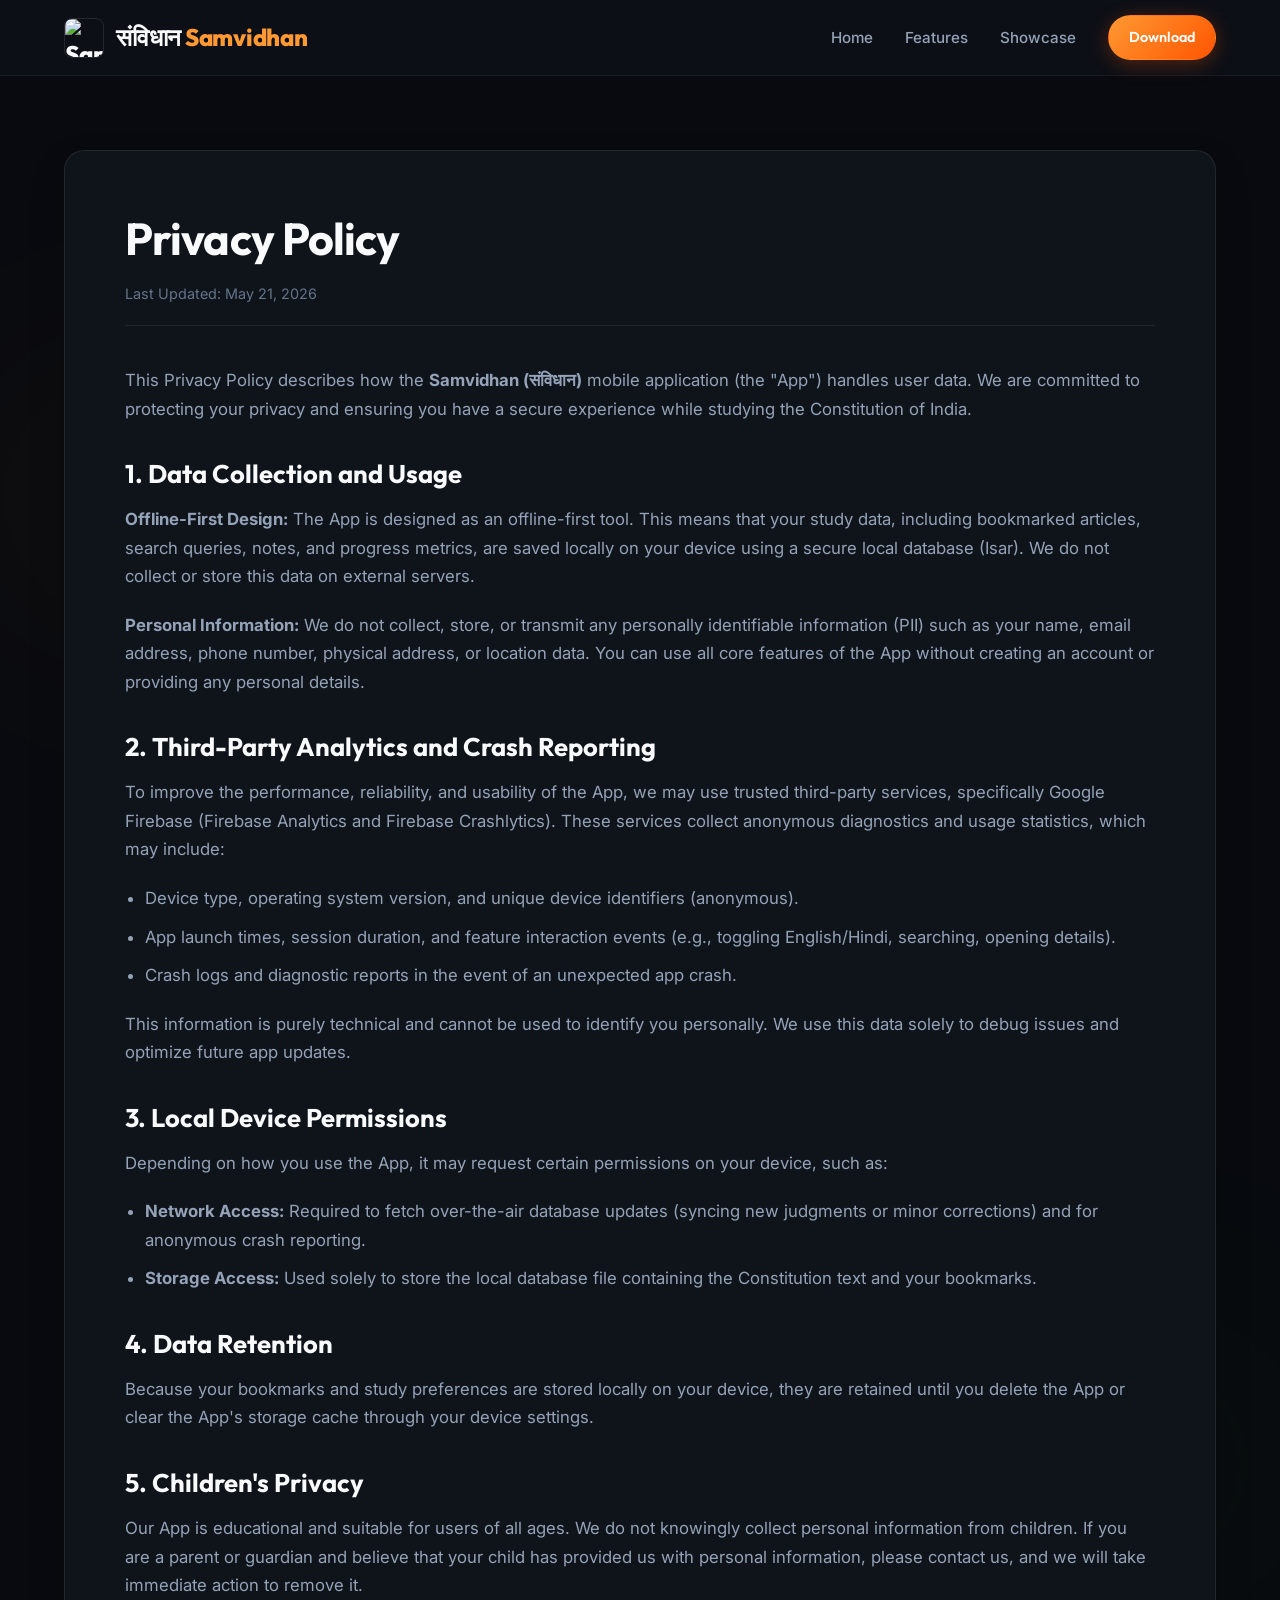
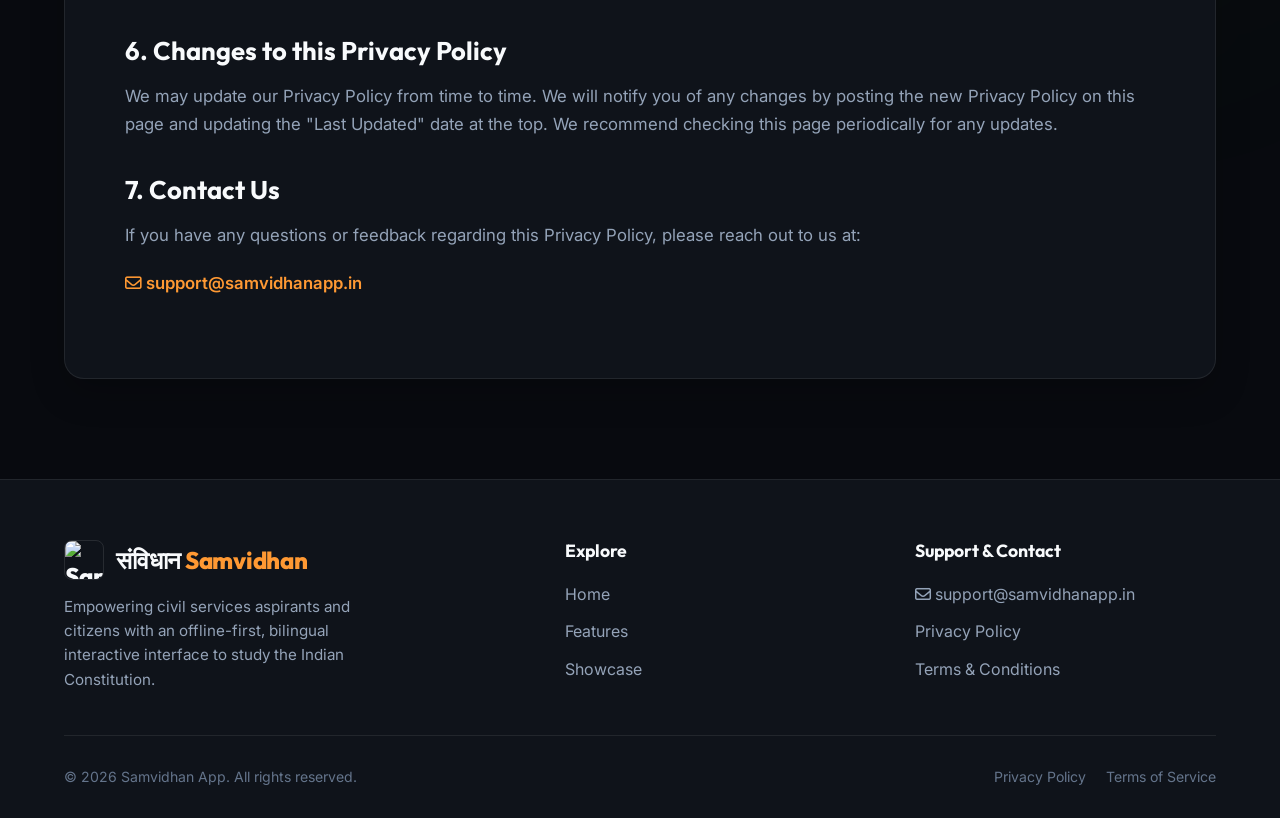
==== privacy.html @ 42ec92f2 "Add files via upload" ====
<!DOCTYPE html>
<html lang="en">
<head>
  <meta charset="UTF-8">
  <meta name="viewport" content="width=device-width, initial-scale=1.0">
  <title>Privacy Policy - Samvidhan App</title>
  <link rel="icon" type="image/png" href="assets/app_logo.png">
  <link rel="stylesheet" href="style.css">
  <link rel="stylesheet" href="https://cdnjs.cloudflare.com/ajax/libs/font-awesome/6.4.0/css/all.min.css">
</head>
<body>

  <!-- Header -->
  <header class="header">
    <div class="container">
      <a href="index.html" class="logo">
        <img src="assets/app_logo.png" alt="Samvidhan Logo">
        <span>संविधान <span class="highlight">Samvidhan</span></span>
      </a>
      <nav>
        <ul class="nav-menu">
          <li><a href="index.html#home" class="nav-link">Home</a></li>
          <li><a href="index.html#features" class="nav-link">Features</a></li>
          <li><a href="index.html#showcase" class="nav-link">Showcase</a></li>
          <li><a href="index.html#download" class="btn btn-primary" style="padding: 10px 20px; font-size: 0.9rem;">Download</a></li>
        </ul>
      </nav>
    </div>
  </header>

  <!-- Privacy Policy Content -->
  <main class="container legal-page">
    <div class="legal-card">
      <h1>Privacy Policy</h1>
      <div class="legal-meta">Last Updated: May 21, 2026</div>
      
      <div class="legal-content">
        <p>This Privacy Policy describes how the <strong>Samvidhan (संविधान)</strong> mobile application (the "App") handles user data. We are committed to protecting your privacy and ensuring you have a secure experience while studying the Constitution of India.</p>

        <h2>1. Data Collection and Usage</h2>
        <p><strong>Offline-First Design:</strong> The App is designed as an offline-first tool. This means that your study data, including bookmarked articles, search queries, notes, and progress metrics, are saved locally on your device using a secure local database (Isar). We do not collect or store this data on external servers.</p>
        <p><strong>Personal Information:</strong> We do not collect, store, or transmit any personally identifiable information (PII) such as your name, email address, phone number, physical address, or location data. You can use all core features of the App without creating an account or providing any personal details.</p>

        <h2>2. Third-Party Analytics and Crash Reporting</h2>
        <p>To improve the performance, reliability, and usability of the App, we may use trusted third-party services, specifically Google Firebase (Firebase Analytics and Firebase Crashlytics). These services collect anonymous diagnostics and usage statistics, which may include:</p>
        <ul>
          <li>Device type, operating system version, and unique device identifiers (anonymous).</li>
          <li>App launch times, session duration, and feature interaction events (e.g., toggling English/Hindi, searching, opening details).</li>
          <li>Crash logs and diagnostic reports in the event of an unexpected app crash.</li>
        </ul>
        <p>This information is purely technical and cannot be used to identify you personally. We use this data solely to debug issues and optimize future app updates.</p>

        <h2>3. Local Device Permissions</h2>
        <p>Depending on how you use the App, it may request certain permissions on your device, such as:</p>
        <ul>
          <li><strong>Network Access:</strong> Required to fetch over-the-air database updates (syncing new judgments or minor corrections) and for anonymous crash reporting.</li>
          <li><strong>Storage Access:</strong> Used solely to store the local database file containing the Constitution text and your bookmarks.</li>
        </ul>

        <h2>4. Data Retention</h2>
        <p>Because your bookmarks and study preferences are stored locally on your device, they are retained until you delete the App or clear the App's storage cache through your device settings.</p>

        <h2>5. Children's Privacy</h2>
        <p>Our App is educational and suitable for users of all ages. We do not knowingly collect personal information from children. If you are a parent or guardian and believe that your child has provided us with personal information, please contact us, and we will take immediate action to remove it.</p>

        <h2>6. Changes to this Privacy Policy</h2>
        <p>We may update our Privacy Policy from time to time. We will notify you of any changes by posting the new Privacy Policy on this page and updating the "Last Updated" date at the top. We recommend checking this page periodically for any updates.</p>

        <h2>7. Contact Us</h2>
        <p>If you have any questions or feedback regarding this Privacy Policy, please reach out to us at:</p>
        <p>
          <a href="mailto:support@samvidhanapp.in" style="color: var(--saffron); font-weight: 600;">
            <i class="fa-regular fa-envelope"></i> support@samvidhanapp.in
          </a>
        </p>
      </div>
    </div>
  </main>

  <!-- Footer -->
  <footer class="footer">
    <div class="container">
      <div class="footer-grid">
        <div class="footer-brand">
          <a href="index.html" class="logo">
            <img src="assets/app_logo.png" alt="Samvidhan Logo">
            <span>संविधान <span class="highlight">Samvidhan</span></span>
          </a>
          <p>Empowering civil services aspirants and citizens with an offline-first, bilingual interactive interface to study the Indian Constitution.</p>
        </div>
        <div class="footer-links">
          <h4>Explore</h4>
          <ul>
            <li><a href="index.html#home">Home</a></li>
            <li><a href="index.html#features">Features</a></li>
            <li><a href="index.html#showcase">Showcase</a></li>
          </ul>
        </div>
        <div class="footer-links">
          <h4>Support & Contact</h4>
          <ul>
            <li><a href="mailto:support@samvidhanapp.in"><i class="fa-regular fa-envelope"></i> support@samvidhanapp.in</a></li>
            <li><a href="privacy.html">Privacy Policy</a></li>
            <li><a href="terms.html">Terms & Conditions</a></li>
          </ul>
        </div>
      </div>
      <div class="footer-bottom">
        <p>&copy; 2026 Samvidhan App. All rights reserved.</p>
        <div class="footer-bottom-links">
          <a href="privacy.html">Privacy Policy</a>
          <a href="terms.html">Terms of Service</a>
        </div>
      </div>
    </div>
  </footer>

</body>
</html>
---- style.css ----
/* ==========================================================================
   Samvidhan App - Premium Design System & Styling
   ========================================================================== */

/* Font Imports */
@import url('https://fonts.googleapis.com/css2?family=Inter:wght@300;400;500;600;700&family=Outfit:wght@400;500;600;700;800&display=swap');

/* CSS Variables */
:root {
  --font-heading: 'Outfit', sans-serif;
  --font-body: 'Inter', sans-serif;

  /* Premium Color Palette */
  --bg-primary: #080a0f;
  --bg-secondary: #0f131a;
  --bg-tertiary: #171d26;
  
  --text-primary: #f8fafc;
  --text-secondary: #94a3b8;
  --text-muted: #64748b;
  
  /* Indian Tricolor & Chakra Theme - Tailored for Dark Mode */
  --saffron: #ff9933;
  --saffron-hover: #e07b16;
  --saffron-glow: rgba(255, 153, 51, 0.15);
  
  --green: #128807;
  --green-hover: #0d6b05;
  --green-glow: rgba(18, 136, 7, 0.15);
  
  --navy: #0a2540;
  --chakra-blue: #000080;
  --accent-blue: #3b82f6;
  --accent-glow: rgba(59, 130, 246, 0.2);
  
  --border-color: rgba(255, 255, 255, 0.08);
  --glass-bg: rgba(15, 19, 26, 0.7);
  --glass-border: rgba(255, 255, 255, 0.05);
  
  --container-width: 1200px;
  --transition-smooth: all 0.3s cubic-bezier(0.4, 0, 0.2, 1);
}

/* Reset & Base Styles */
*, *::before, *::after {
  box-sizing: border-box;
  margin: 0;
  padding: 0;
}

html {
  scroll-behavior: smooth;
  font-size: 16px;
}

body {
  background-color: var(--bg-primary);
  color: var(--text-primary);
  font-family: var(--font-body);
  line-height: 1.6;
  overflow-x: hidden;
  position: relative;
}

/* Background Glow Effects */
body::before, body::after {
  content: '';
  position: absolute;
  width: 40vw;
  height: 40vw;
  border-radius: 50%;
  pointer-events: none;
  z-index: -1;
  filter: blur(120px);
  opacity: 0.4;
}

body::before {
  top: 10%;
  left: -10%;
  background: radial-gradient(circle, var(--saffron-glow) 0%, transparent 70%);
}

body::after {
  top: 50%;
  right: -10%;
  background: radial-gradient(circle, var(--green-glow) 0%, transparent 70%);
}

/* Typography */
h1, h2, h3, h4, h5, h6 {
  font-family: var(--font-heading);
  font-weight: 700;
  line-height: 1.25;
  color: var(--text-primary);
}

a {
  color: inherit;
  text-decoration: none;
  transition: var(--transition-smooth);
}

/* Layout Utilities */
.container {
  width: 90%;
  max-width: var(--container-width);
  margin: 0 auto;
  position: relative;
}

.section {
  padding: 100px 0;
}

.section-header {
  text-align: center;
  margin-bottom: 60px;
}

.section-header h2 {
  font-size: 2.5rem;
  margin-bottom: 15px;
  letter-spacing: -0.02em;
}

.section-header p {
  color: var(--text-secondary);
  font-size: 1.1rem;
  max-width: 600px;
  margin: 0 auto;
}

/* Buttons & Badges */
.btn {
  display: inline-flex;
  align-items: center;
  justify-content: center;
  padding: 14px 28px;
  border-radius: 50px;
  font-family: var(--font-heading);
  font-weight: 600;
  font-size: 1rem;
  cursor: pointer;
  transition: var(--transition-smooth);
  border: 1px solid transparent;
}

.btn-primary {
  background: linear-gradient(135deg, var(--saffron), #ff5500);
  color: #fff;
  box-shadow: 0 4px 20px rgba(255, 85, 0, 0.3);
}

.btn-primary:hover {
  transform: translateY(-2px);
  box-shadow: 0 6px 24px rgba(255, 85, 0, 0.45);
}

.btn-secondary {
  background-color: transparent;
  color: var(--text-primary);
  border: 1px solid var(--border-color);
}

.btn-secondary:hover {
  background-color: var(--bg-tertiary);
  border-color: var(--text-secondary);
}

.store-buttons {
  display: flex;
  gap: 15px;
  flex-wrap: wrap;
  margin-top: 30px;
}

.store-btn {
  display: inline-flex;
  align-items: center;
  background-color: #000;
  border: 1px solid #333;
  padding: 10px 22px;
  border-radius: 8px;
  color: #fff;
  transition: var(--transition-smooth);
}

.store-btn:hover {
  border-color: var(--saffron);
  transform: translateY(-2px);
  box-shadow: 0 4px 15px rgba(255, 153, 51, 0.15);
}

.store-btn svg {
  width: 24px;
  height: 24px;
  margin-right: 12px;
}

.store-btn .btn-text {
  display: flex;
  flex-direction: column;
  align-items: flex-start;
  line-height: 1.2;
}

.store-btn .small-text {
  font-size: 0.65rem;
  text-transform: uppercase;
  letter-spacing: 0.05em;
  opacity: 0.7;
}

.store-btn .large-text {
  font-size: 1.05rem;
  font-weight: 700;
  font-family: var(--font-heading);
}

/* Header & Navigation */
.header {
  position: fixed;
  top: 0;
  left: 0;
  right: 0;
  z-index: 1000;
  background-color: var(--glass-bg);
  backdrop-filter: blur(12px);
  -webkit-backdrop-filter: blur(12px);
  border-bottom: 1px solid var(--glass-border);
  padding: 15px 0;
  transition: var(--transition-smooth);
}

.header-scrolled {
  padding: 10px 0;
  box-shadow: 0 10px 30px rgba(0, 0, 0, 0.3);
}

.header .container {
  display: flex;
  justify-content: space-between;
  align-items: center;
}

.logo {
  display: flex;
  align-items: center;
  gap: 12px;
  font-family: var(--font-heading);
  font-size: 1.5rem;
  font-weight: 800;
  letter-spacing: -0.01em;
}

.logo img {
  width: 40px;
  height: 40px;
  border-radius: 8px;
  object-fit: cover;
  border: 1px solid rgba(255, 255, 255, 0.1);
}

.logo .highlight {
  color: var(--saffron);
}

.nav-menu {
  display: flex;
  align-items: center;
  list-style: none;
  gap: 32px;
}

.nav-link {
  font-size: 0.95rem;
  font-weight: 500;
  color: var(--text-secondary);
}

.nav-link:hover {
  color: var(--saffron);
}

.nav-toggle {
  display: none;
  flex-direction: column;
  gap: 6px;
  background: none;
  border: none;
  cursor: pointer;
}

.nav-toggle span {
  width: 25px;
  height: 2px;
  background-color: var(--text-primary);
  border-radius: 2px;
  transition: var(--transition-smooth);
}

/* Hero Section */
.hero {
  padding: 180px 0 100px 0;
  position: relative;
  overflow: hidden;
}

.hero-grid {
  display: grid;
  grid-template-columns: 1.1fr 0.9fr;
  gap: 50px;
  align-items: center;
}

.hero-content h1 {
  font-size: 3.5rem;
  line-height: 1.15;
  margin-bottom: 24px;
  letter-spacing: -0.03em;
  background: linear-gradient(135deg, var(--text-primary) 40%, var(--text-secondary));
  -webkit-background-clip: text;
  -webkit-text-fill-color: transparent;
}

.hero-content h1 span {
  background: linear-gradient(135deg, var(--saffron), #ff5500);
  -webkit-background-clip: text;
  -webkit-text-fill-color: transparent;
  display: block;
}

.hero-content p {
  color: var(--text-secondary);
  font-size: 1.2rem;
  line-height: 1.6;
  margin-bottom: 30px;
  max-width: 550px;
}

.hero-badge {
  display: inline-flex;
  align-items: center;
  gap: 8px;
  background-color: var(--bg-secondary);
  border: 1px solid var(--border-color);
  padding: 8px 16px;
  border-radius: 30px;
  font-size: 0.85rem;
  font-weight: 600;
  color: var(--saffron);
  margin-bottom: 20px;
}

.hero-badge .dot {
  width: 8px;
  height: 8px;
  background-color: var(--saffron);
  border-radius: 50%;
  animation: pulse-glow 2s infinite;
}

.hero-visual {
  display: flex;
  justify-content: center;
  position: relative;
}

.hero-circle-bg {
  position: absolute;
  width: 450px;
  height: 450px;
  border-radius: 50%;
  border: 1px dashed rgba(255, 153, 51, 0.15);
  top: 50%;
  left: 50%;
  transform: translate(-50%, -50%);
  animation: spin 60s linear infinite;
  pointer-events: none;
  z-index: 1;
}

.hero-circle-bg::after {
  content: '';
  position: absolute;
  width: 350px;
  height: 350px;
  border-radius: 50%;
  border: 1px solid rgba(18, 136, 7, 0.1);
  top: 50%;
  left: 50%;
  transform: translate(-50%, -50%);
}

.hero-phone-mockup {
  position: relative;
  z-index: 2;
  width: 280px;
  filter: drop-shadow(0 25px 50px rgba(0, 0, 0, 0.5));
  animation: float 6s ease-in-out infinite;
}

.hero-phone-mockup img {
  width: 100%;
  border-radius: 38px;
  display: block;
}

/* Features Section */
.features-grid {
  display: grid;
  grid-template-columns: repeat(auto-fit, minmax(300px, 1fr));
  gap: 30px;
}

.feature-card {
  background-color: var(--bg-secondary);
  border: 1px solid var(--border-color);
  padding: 40px;
  border-radius: 20px;
  transition: var(--transition-smooth);
  position: relative;
  overflow: hidden;
}

.feature-card::before {
  content: '';
  position: absolute;
  top: 0;
  left: 0;
  width: 4px;
  height: 0;
  background-color: var(--saffron);
  transition: var(--transition-smooth);
}

.feature-card:hover {
  transform: translateY(-8px);
  border-color: rgba(255, 153, 51, 0.2);
  box-shadow: 0 15px 30px rgba(0, 0, 0, 0.25);
}

.feature-card:hover::before {
  height: 100%;
}

.feature-card:nth-child(even)::before {
  background-color: var(--green);
}

.feature-card:nth-child(even):hover {
  border-color: rgba(18, 136, 7, 0.2);
}

.feature-icon {
  width: 50px;
  height: 50px;
  border-radius: 12px;
  background-color: var(--bg-tertiary);
  display: flex;
  align-items: center;
  justify-content: center;
  margin-bottom: 24px;
  font-size: 1.5rem;
  color: var(--saffron);
  transition: var(--transition-smooth);
}

.feature-card:hover .feature-icon {
  background-color: var(--saffron-glow);
}

.feature-card:nth-child(even):hover .feature-icon {
  color: var(--green);
  background-color: var(--green-glow);
}

.feature-card h3 {
  font-size: 1.35rem;
  margin-bottom: 12px;
}

.feature-card p {
  color: var(--text-secondary);
  font-size: 0.95rem;
}

/* Interactive Showcase / Screenshots Slider */
.showcase-slider {
  display: grid;
  grid-template-columns: 1.2fr 0.8fr;
  gap: 50px;
  align-items: center;
  background-color: var(--bg-secondary);
  border: 1px solid var(--border-color);
  border-radius: 30px;
  padding: 50px;
  overflow: hidden;
  box-shadow: 0 20px 40px rgba(0,0,0,0.3);
}

.slider-controls {
  display: flex;
  flex-direction: column;
  gap: 15px;
}

.control-tab {
  background: none;
  border: 1px solid transparent;
  padding: 20px;
  border-radius: 16px;
  text-align: left;
  cursor: pointer;
  transition: var(--transition-smooth);
  color: var(--text-secondary);
}

.control-tab:hover {
  background-color: var(--bg-tertiary);
  color: var(--text-primary);
}

.control-tab.active {
  background-color: var(--bg-tertiary);
  border-color: var(--border-color);
  color: var(--text-primary);
  box-shadow: 0 4px 20px rgba(0, 0, 0, 0.15);
}

.control-tab h4 {
  font-size: 1.15rem;
  margin-bottom: 6px;
  display: flex;
  align-items: center;
  gap: 10px;
  transition: var(--transition-smooth);
}

.control-tab.active h4 {
  color: var(--saffron);
}

.control-tab.active:nth-child(even) h4 {
  color: var(--green);
}

.control-tab p {
  font-size: 0.9rem;
  line-height: 1.4;
}

.slider-display {
  display: flex;
  justify-content: center;
  align-items: center;
  position: relative;
  min-height: 500px;
}

.screenshot-container {
  width: 250px;
  position: relative;
  border-radius: 32px;
  overflow: hidden;
  border: 6px solid #1a1a1a;
  box-shadow: 0 15px 35px rgba(0,0,0,0.5);
  background-color: #000;
}

.screenshot-slide {
  position: absolute;
  top: 0;
  left: 0;
  width: 100%;
  height: 100%;
  opacity: 0;
  transform: scale(0.95);
  transition: opacity 0.5s ease, transform 0.5s cubic-bezier(0.16, 1, 0.3, 1);
  display: flex;
  align-items: center;
  justify-content: center;
}

.screenshot-slide.active {
  position: relative;
  opacity: 1;
  transform: scale(1);
}

.screenshot-slide img {
  width: 100%;
  height: auto;
  display: block;
}

/* Stats Counter Section */
.stats {
  background: linear-gradient(180deg, var(--bg-primary), var(--bg-secondary));
  border-top: 1px solid var(--border-color);
  border-bottom: 1px solid var(--border-color);
  padding: 60px 0;
}

.stats-grid {
  display: grid;
  grid-template-columns: repeat(4, 1fr);
  gap: 30px;
  text-align: center;
}

.stat-item h3 {
  font-size: 3rem;
  background: linear-gradient(135deg, var(--saffron), var(--green));
  -webkit-background-clip: text;
  -webkit-text-fill-color: transparent;
  margin-bottom: 5px;
}

.stat-item p {
  color: var(--text-secondary);
  font-family: var(--font-heading);
  font-weight: 500;
}

/* CTA Section */
.cta {
  text-align: center;
  position: relative;
}

.cta-content {
  max-width: 700px;
  margin: 0 auto;
  background-color: var(--bg-secondary);
  border: 1px solid var(--border-color);
  border-radius: 30px;
  padding: 80px 40px;
  box-shadow: 0 20px 40px rgba(0,0,0,0.3);
  position: relative;
  overflow: hidden;
}

.cta-content::after {
  content: '';
  position: absolute;
  top: -50%;
  left: -50%;
  width: 200%;
  height: 200%;
  background: radial-gradient(circle, rgba(255,153,51,0.04) 0%, rgba(18,136,7,0.04) 50%, transparent 70%);
  pointer-events: none;
}

.cta h2 {
  font-size: 2.5rem;
  margin-bottom: 15px;
}

.cta p {
  color: var(--text-secondary);
  font-size: 1.1rem;
  margin-bottom: 30px;
}

.cta .store-buttons {
  justify-content: center;
}

/* Legal Documents layout (Privacy Policy & Terms) */
.legal-page {
  padding-top: 150px;
  padding-bottom: 100px;
}

.legal-card {
  background-color: var(--bg-secondary);
  border: 1px solid var(--border-color);
  border-radius: 20px;
  padding: 60px;
  box-shadow: 0 15px 35px rgba(0,0,0,0.2);
}

.legal-card h1 {
  font-size: 2.8rem;
  margin-bottom: 15px;
  letter-spacing: -0.02em;
}

.legal-meta {
  color: var(--text-muted);
  font-size: 0.9rem;
  margin-bottom: 40px;
  border-bottom: 1px solid var(--border-color);
  padding-bottom: 20px;
}

.legal-content {
  color: var(--text-secondary);
  font-size: 1.05rem;
  line-height: 1.7;
}

.legal-content h2 {
  font-size: 1.6rem;
  color: var(--text-primary);
  margin: 35px 0 15px 0;
}

.legal-content p {
  margin-bottom: 20px;
}

.legal-content ul, .legal-content ol {
  margin-bottom: 20px;
  padding-left: 20px;
}

.legal-content li {
  margin-bottom: 10px;
}

/* Footer Section */
.footer {
  background-color: var(--bg-secondary);
  border-top: 1px solid var(--border-color);
  padding: 60px 0 30px 0;
  color: var(--text-secondary);
}

.footer-grid {
  display: grid;
  grid-template-columns: 1.5fr 1fr 1fr;
  gap: 50px;
  margin-bottom: 40px;
}

.footer-brand .logo {
  margin-bottom: 15px;
  color: var(--text-primary);
}

.footer-brand p {
  font-size: 0.95rem;
  max-width: 320px;
}

.footer-links h4 {
  color: var(--text-primary);
  font-size: 1.1rem;
  margin-bottom: 20px;
}

.footer-links ul {
  list-style: none;
}

.footer-links li {
  margin-bottom: 12px;
}

.footer-links a:hover {
  color: var(--saffron);
}

.footer-bottom {
  border-top: 1px solid var(--border-color);
  padding-top: 30px;
  display: flex;
  justify-content: space-between;
  align-items: center;
  font-size: 0.88rem;
  color: var(--text-muted);
}

.footer-bottom-links {
  display: flex;
  gap: 20px;
}

.footer-bottom-links a:hover {
  color: var(--text-secondary);
}

/* Keyframe Animations */
@keyframes spin {
  from { transform: translate(-50%, -50%) rotate(0deg); }
  to { transform: translate(-50%, -50%) rotate(360deg); }
}

@keyframes float {
  0% { transform: translateY(0px); }
  50% { transform: translateY(-12px); }
  100% { transform: translateY(0px); }
}

@keyframes pulse-glow {
  0% { box-shadow: 0 0 0 0 rgba(255, 153, 51, 0.4); }
  70% { box-shadow: 0 0 0 10px rgba(255, 153, 51, 0); }
  100% { box-shadow: 0 0 0 0 rgba(255, 153, 51, 0); }
}

/* Responsive Styles */
@media (max-width: 992px) {
  .hero-grid {
    grid-template-columns: 1fr;
    text-align: center;
    gap: 40px;
  }
  
  .hero-content p {
    margin-left: auto;
    margin-right: auto;
  }
  
  .hero-badge, .store-buttons {
    justify-content: center;
  }
  
  .hero-phone-mockup {
    width: 250px;
  }
  
  .showcase-slider {
    grid-template-columns: 1fr;
    padding: 30px;
  }
  
  .slider-display {
    min-height: 400px;
    order: -1;
  }
  
  .stats-grid {
    grid-template-columns: repeat(2, 1fr);
  }
}

@media (max-width: 768px) {
  .header {
    padding: 20px 0;
  }
  
  .nav-menu {
    position: fixed;
    top: 75px;
    left: 0;
    right: 0;
    bottom: 0;
    background-color: var(--bg-secondary);
    flex-direction: column;
    padding: 40px;
    gap: 30px;
    transform: translateY(-150%);
    opacity: 0;
    pointer-events: none;
    transition: var(--transition-smooth);
    border-top: 1px solid var(--border-color);
  }
  
  .nav-menu.active {
    transform: translateY(0);
    opacity: 1;
    pointer-events: all;
  }
  
  .nav-toggle {
    display: flex;
  }
  
  .nav-toggle.active span:nth-child(1) {
    transform: rotate(45deg) translate(5px, 5px);
  }
  
  .nav-toggle.active span:nth-child(2) {
    opacity: 0;
  }
  
  .nav-toggle.active span:nth-child(3) {
    transform: rotate(-45deg) translate(6px, -7px);
  }
  
  .section {
    padding: 60px 0;
  }
  
  .hero-content h1 {
    font-size: 2.6rem;
  }
  
  .footer-grid {
    grid-template-columns: 1fr;
    gap: 30px;
  }
  
  .footer-bottom {
    flex-direction: column;
    gap: 15px;
    text-align: center;
  }
  
  .legal-card {
    padding: 30px;
  }
  
  .legal-card h1 {
    font-size: 2.2rem;
  }
}

@media (max-width: 480px) {
  .hero-content h1 {
    font-size: 2.2rem;
  }
  
  .stats-grid {
    grid-template-columns: 1fr;
  }
  
  .store-buttons {
    flex-direction: column;
    align-items: stretch;
  }
  
  .store-btn {
    justify-content: center;
  }
}
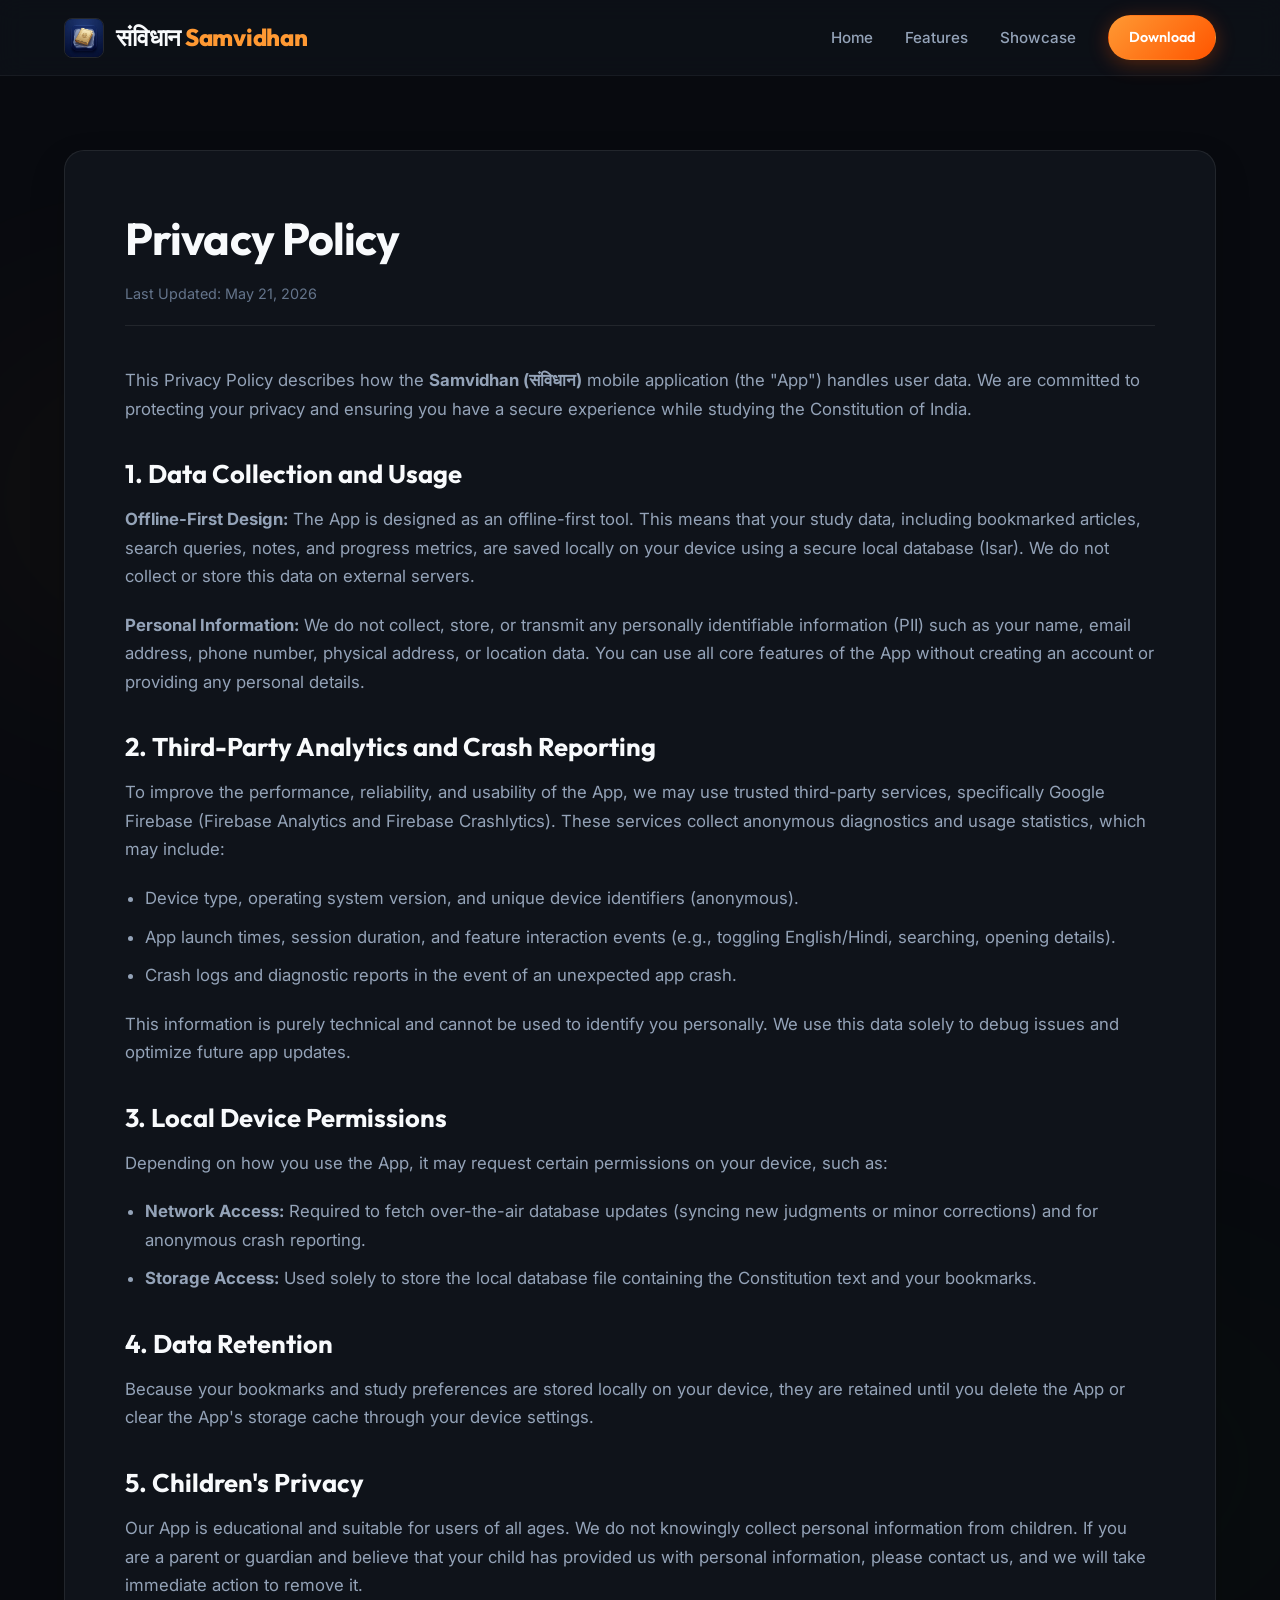
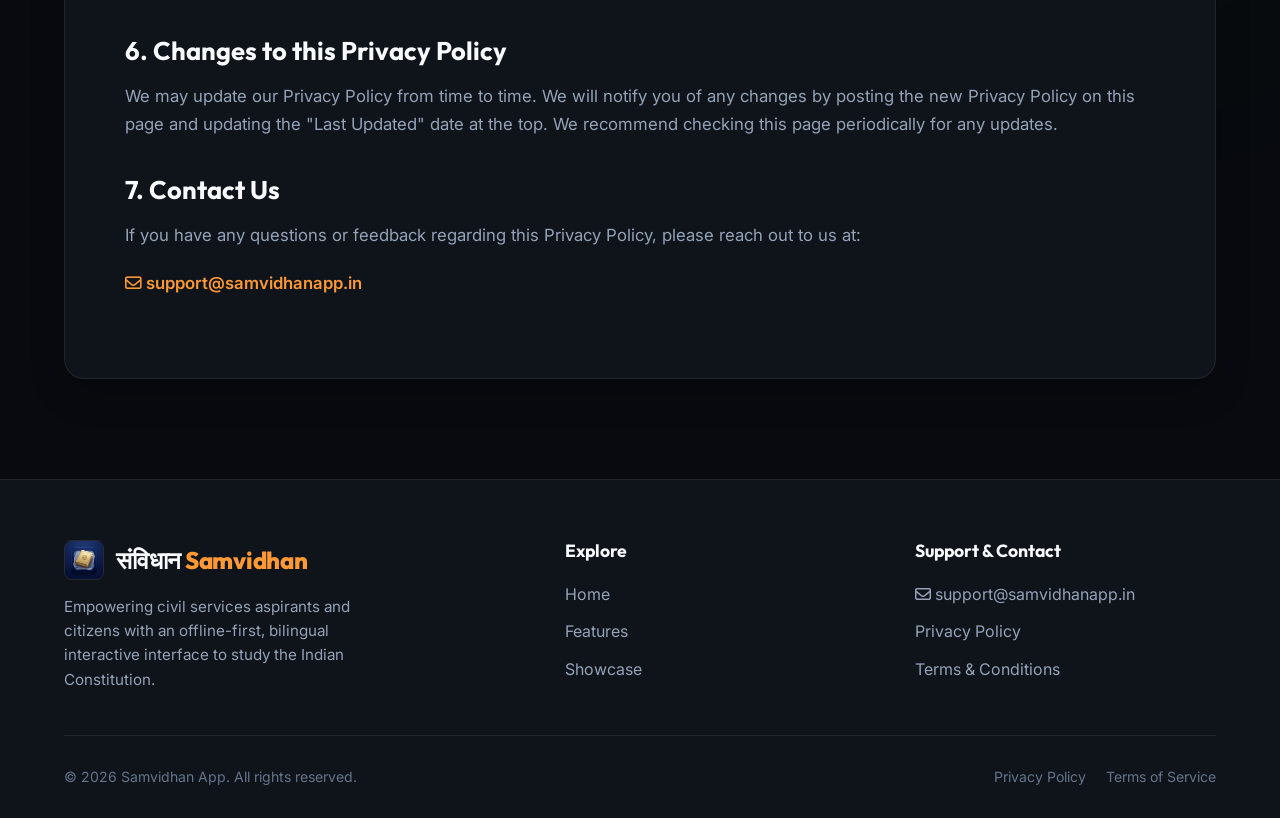
==== commit 3a6310b7: "Update privacy.html" ====
--- a/privacy.html
+++ b/privacy.html
@@ -99,7 +99,7 @@
         <div class="footer-links">
           <h4>Support & Contact</h4>
           <ul>
-            <li><a href="mailto:support@samvidhanapp.in"><i class="fa-regular fa-envelope"></i> support@samvidhanapp.in</a></li>
+            <li><a href="mailto:alok6201@zohomail.in"><i class="fa-regular fa-envelope"></i> support@samvidhanapp.in</a></li>
             <li><a href="privacy.html">Privacy Policy</a></li>
             <li><a href="terms.html">Terms & Conditions</a></li>
           </ul>
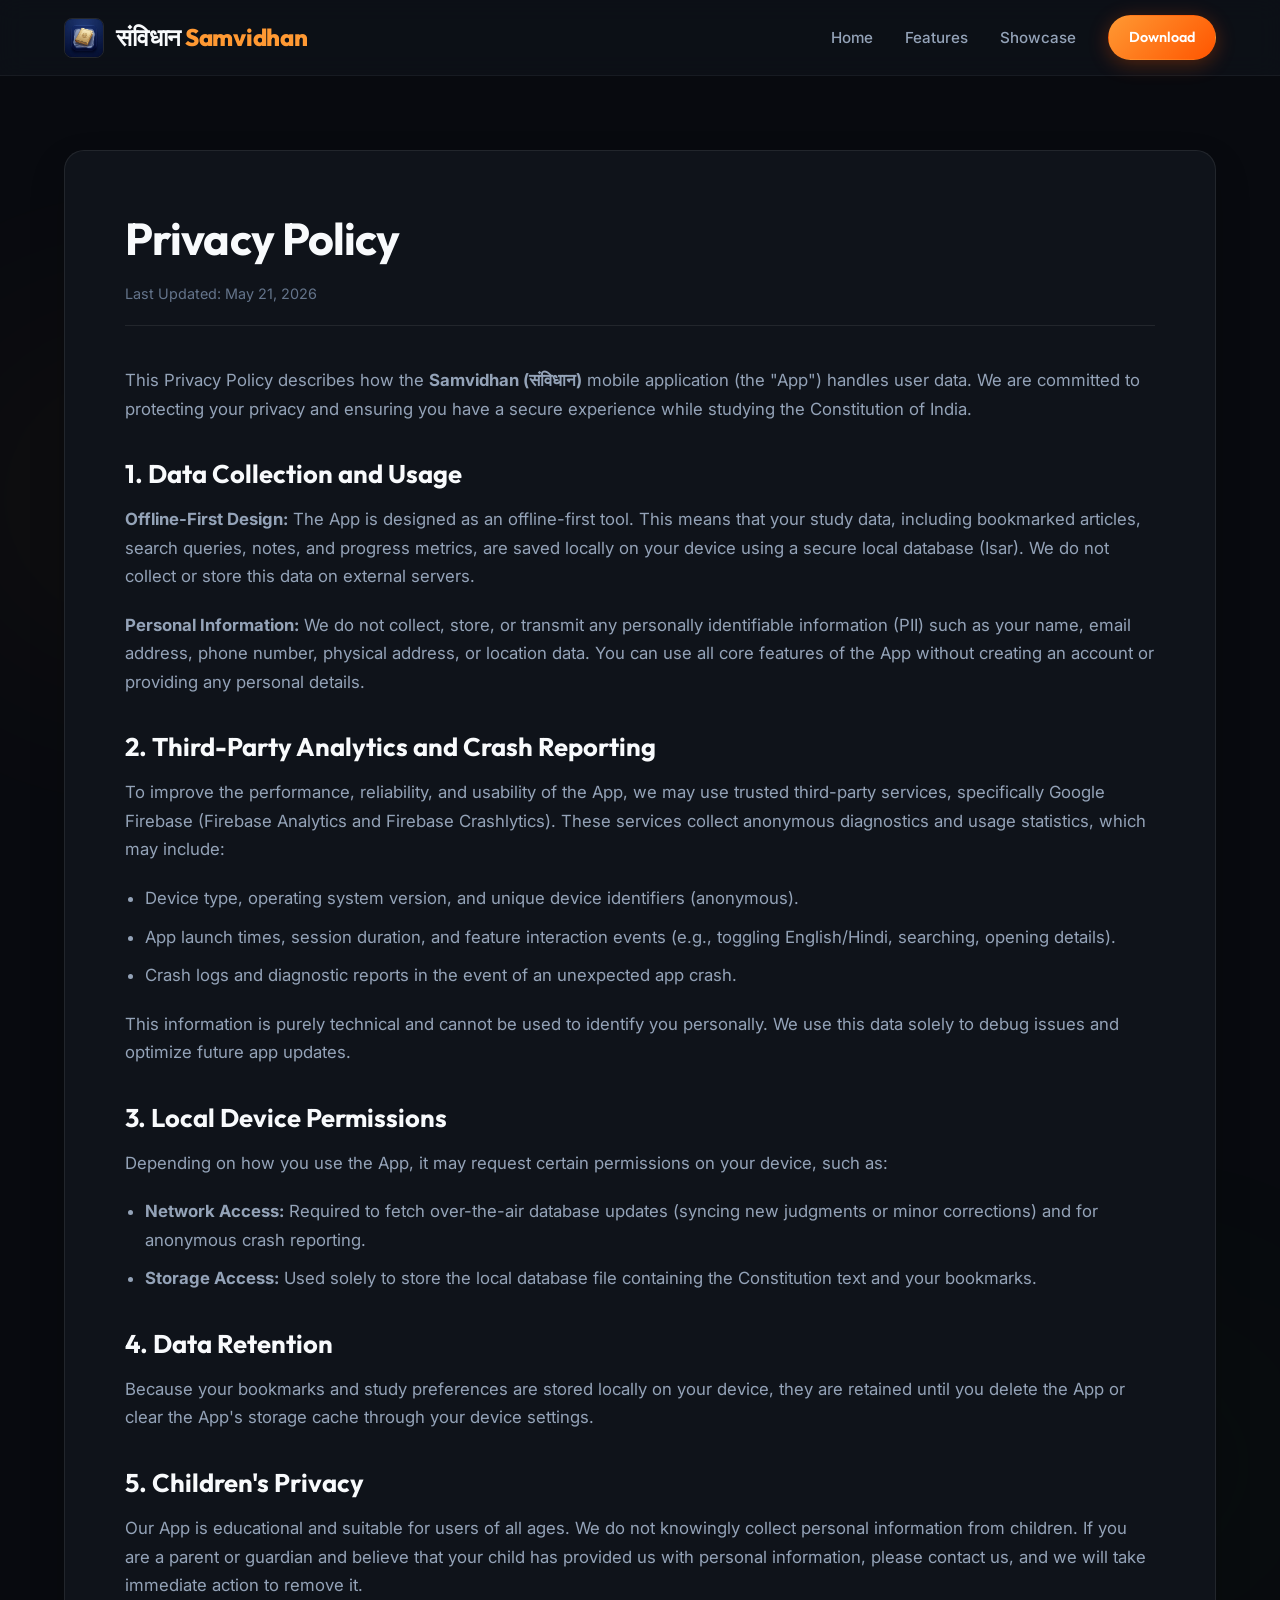
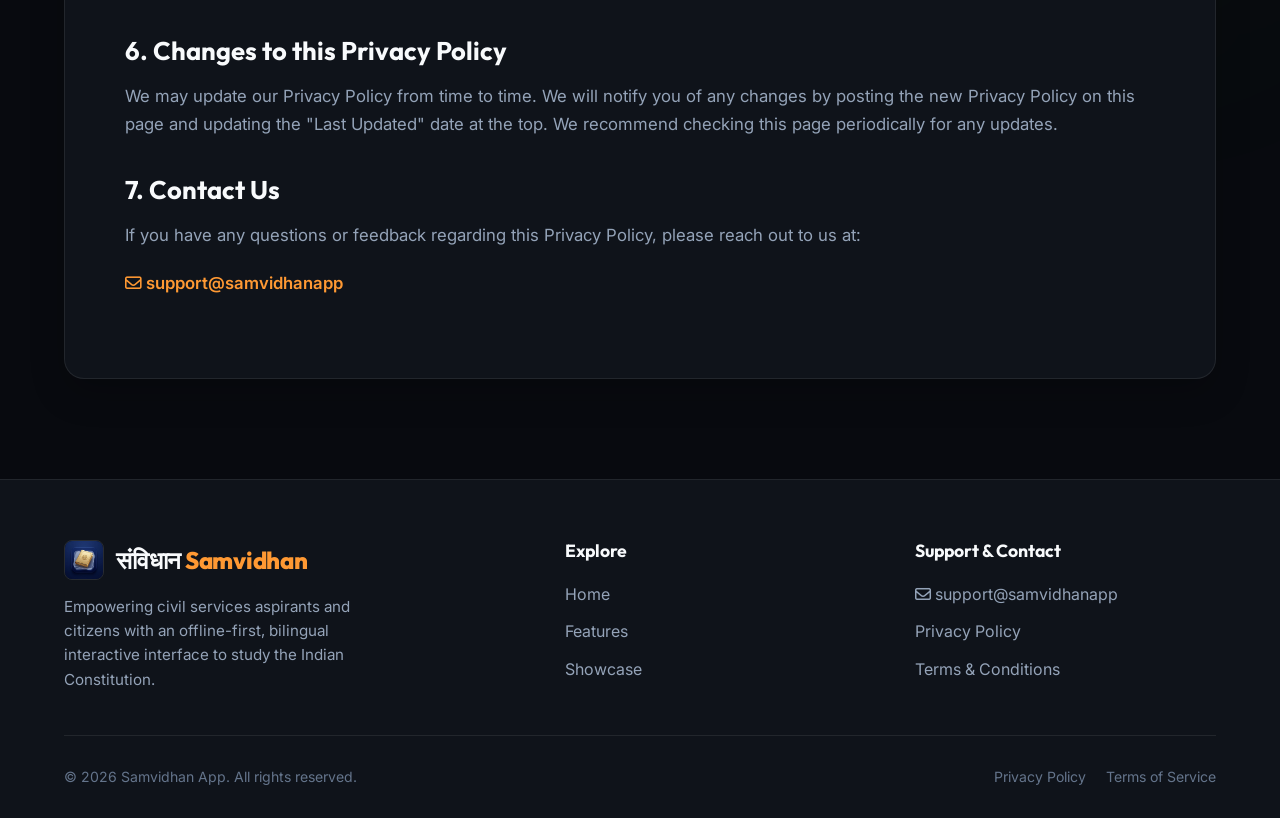
==== commit 9ecc8368: "Update email contact and favicon image format" ====
--- a/privacy.html
+++ b/privacy.html
@@ -4,7 +4,7 @@
   <meta charset="UTF-8">
   <meta name="viewport" content="width=device-width, initial-scale=1.0">
   <title>Privacy Policy - Samvidhan App</title>
-  <link rel="icon" type="image/png" href="assets/app_logo.png">
+  <link rel="icon" type="image/jpg" href="assets/app_logo.jpg">
   <link rel="stylesheet" href="style.css">
   <link rel="stylesheet" href="https://cdnjs.cloudflare.com/ajax/libs/font-awesome/6.4.0/css/all.min.css">
 </head>
@@ -69,8 +69,8 @@
         <h2>7. Contact Us</h2>
         <p>If you have any questions or feedback regarding this Privacy Policy, please reach out to us at:</p>
         <p>
-          <a href="mailto:support@samvidhanapp.in" style="color: var(--saffron); font-weight: 600;">
-            <i class="fa-regular fa-envelope"></i> support@samvidhanapp.in
+          <a href="mailto:alok6201@zohomail.in" style="color: var(--saffron); font-weight: 600;">
+            <i class="fa-regular fa-envelope"></i> support@samvidhanapp
           </a>
         </p>
       </div>
@@ -99,7 +99,7 @@
         <div class="footer-links">
           <h4>Support & Contact</h4>
           <ul>
-            <li><a href="mailto:alok6201@zohomail.in"><i class="fa-regular fa-envelope"></i> support@samvidhanapp.in</a></li>
+            <li><a href="mailto:alok6201@zohomail.in"><i class="fa-regular fa-envelope"></i> support@samvidhanapp</a></li>
             <li><a href="privacy.html">Privacy Policy</a></li>
             <li><a href="terms.html">Terms & Conditions</a></li>
           </ul>
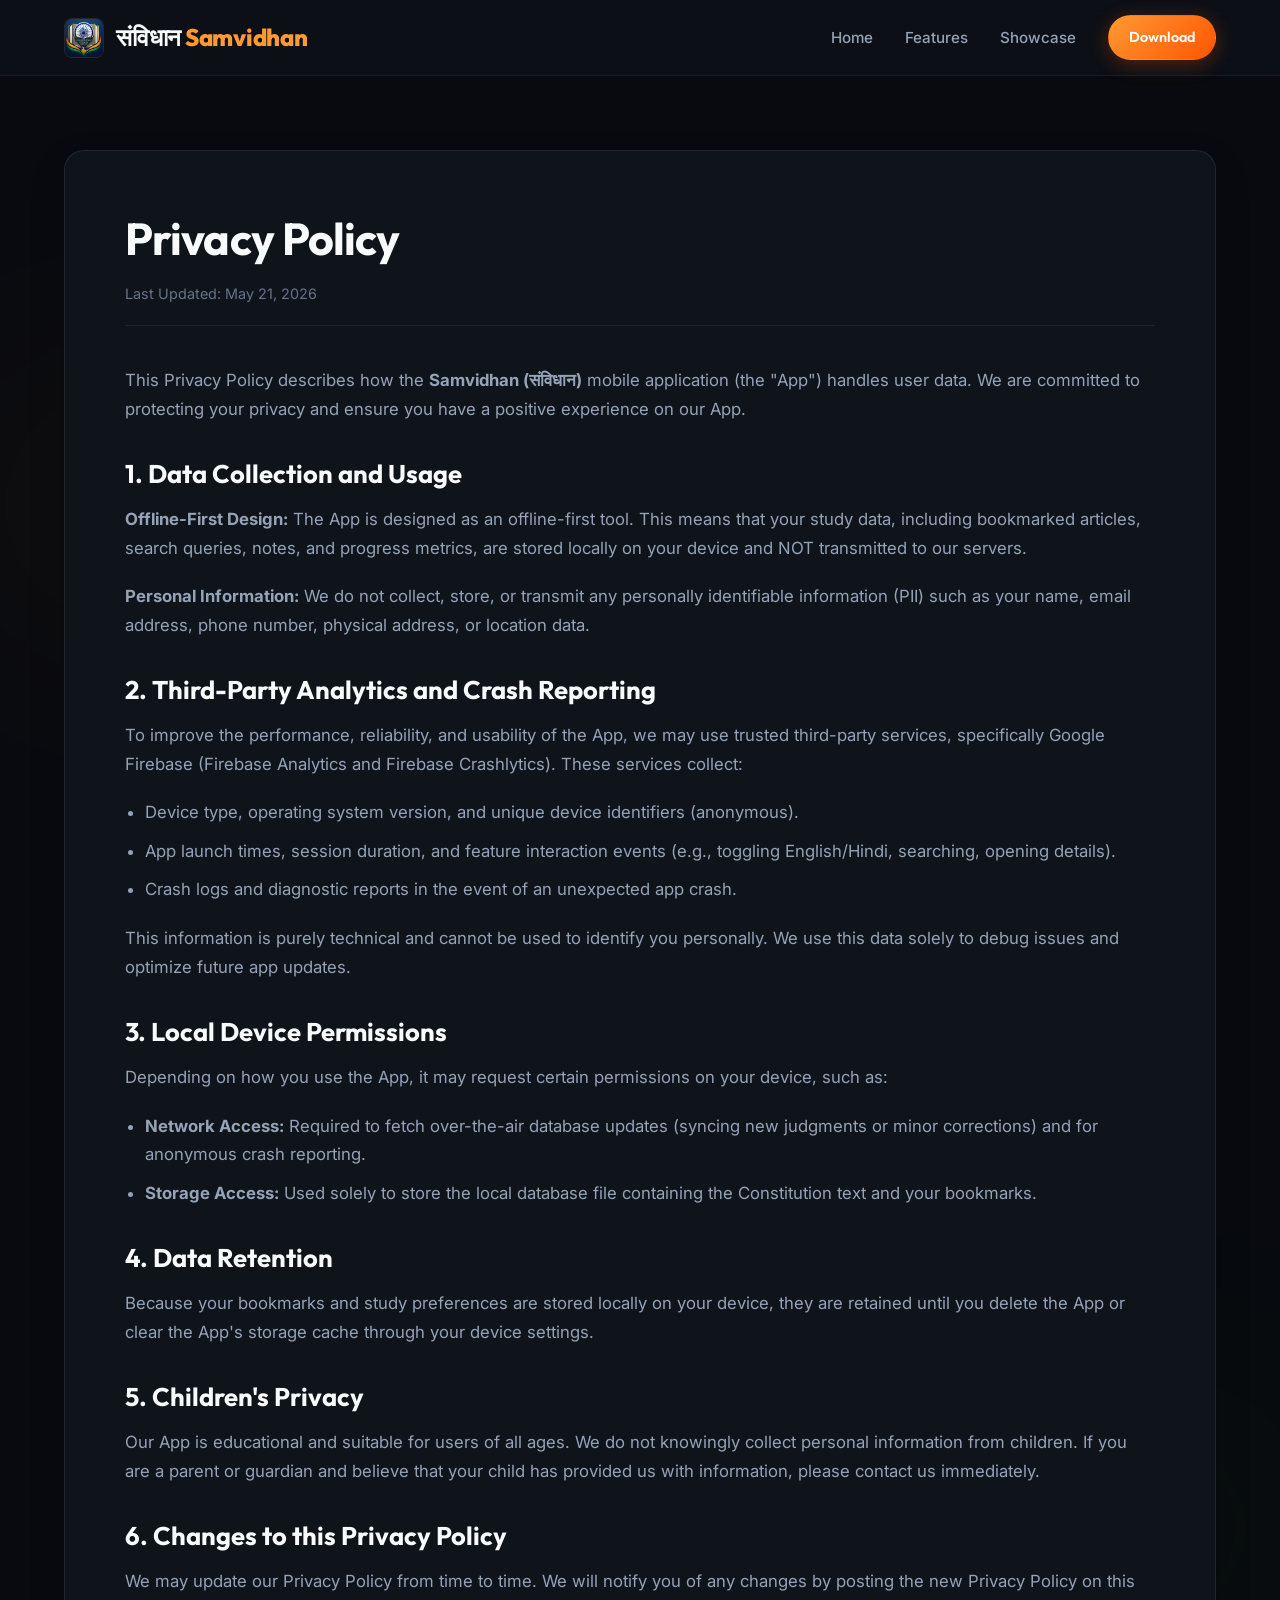
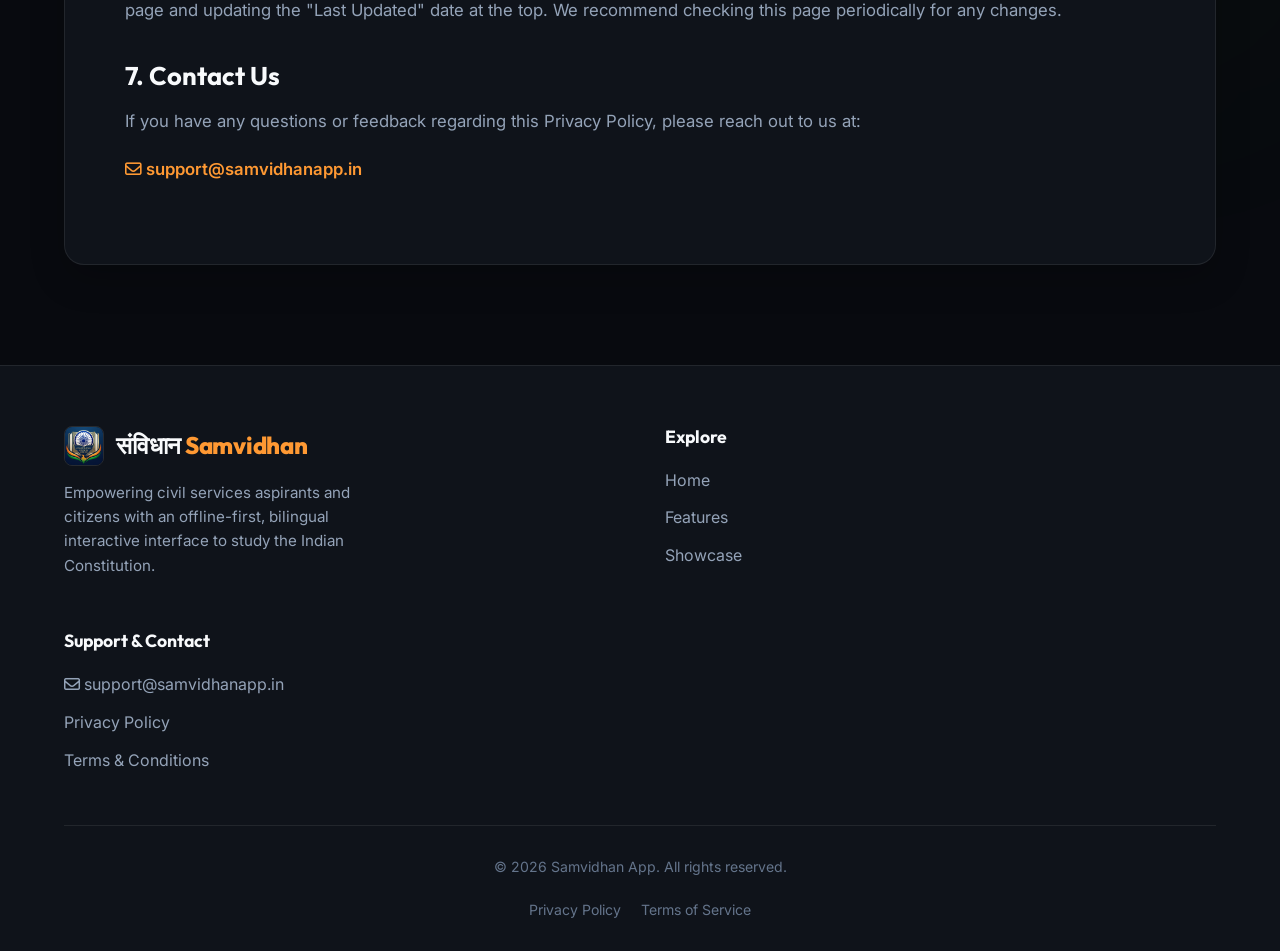
==== commit 3b66fe32: "Update: Make UI fully responsive for all screen sizes and use app_logo.jpg as universal logo" ====
--- a/privacy.html
+++ b/privacy.html
@@ -14,7 +14,7 @@
   <header class="header">
     <div class="container">
       <a href="index.html" class="logo">
-        <img src="assets/app_logo.png" alt="Samvidhan Logo">
+        <img src="assets/app_logo.jpg" alt="Samvidhan Logo">
         <span>संविधान <span class="highlight">Samvidhan</span></span>
       </a>
       <nav>
@@ -35,14 +35,14 @@
       <div class="legal-meta">Last Updated: May 21, 2026</div>
       
       <div class="legal-content">
-        <p>This Privacy Policy describes how the <strong>Samvidhan (संविधान)</strong> mobile application (the "App") handles user data. We are committed to protecting your privacy and ensuring you have a secure experience while studying the Constitution of India.</p>
+        <p>This Privacy Policy describes how the <strong>Samvidhan (संविधान)</strong> mobile application (the "App") handles user data. We are committed to protecting your privacy and ensure you have a positive experience on our App.</p>
 
         <h2>1. Data Collection and Usage</h2>
-        <p><strong>Offline-First Design:</strong> The App is designed as an offline-first tool. This means that your study data, including bookmarked articles, search queries, notes, and progress metrics, are saved locally on your device using a secure local database (Isar). We do not collect or store this data on external servers.</p>
-        <p><strong>Personal Information:</strong> We do not collect, store, or transmit any personally identifiable information (PII) such as your name, email address, phone number, physical address, or location data. You can use all core features of the App without creating an account or providing any personal details.</p>
+        <p><strong>Offline-First Design:</strong> The App is designed as an offline-first tool. This means that your study data, including bookmarked articles, search queries, notes, and progress metrics, are stored locally on your device and NOT transmitted to our servers.</p>
+        <p><strong>Personal Information:</strong> We do not collect, store, or transmit any personally identifiable information (PII) such as your name, email address, phone number, physical address, or location data.</p>
 
         <h2>2. Third-Party Analytics and Crash Reporting</h2>
-        <p>To improve the performance, reliability, and usability of the App, we may use trusted third-party services, specifically Google Firebase (Firebase Analytics and Firebase Crashlytics). These services collect anonymous diagnostics and usage statistics, which may include:</p>
+        <p>To improve the performance, reliability, and usability of the App, we may use trusted third-party services, specifically Google Firebase (Firebase Analytics and Firebase Crashlytics). These services collect:</p>
         <ul>
           <li>Device type, operating system version, and unique device identifiers (anonymous).</li>
           <li>App launch times, session duration, and feature interaction events (e.g., toggling English/Hindi, searching, opening details).</li>
@@ -61,16 +61,16 @@
         <p>Because your bookmarks and study preferences are stored locally on your device, they are retained until you delete the App or clear the App's storage cache through your device settings.</p>
 
         <h2>5. Children's Privacy</h2>
-        <p>Our App is educational and suitable for users of all ages. We do not knowingly collect personal information from children. If you are a parent or guardian and believe that your child has provided us with personal information, please contact us, and we will take immediate action to remove it.</p>
+        <p>Our App is educational and suitable for users of all ages. We do not knowingly collect personal information from children. If you are a parent or guardian and believe that your child has provided us with information, please contact us immediately.</p>
 
         <h2>6. Changes to this Privacy Policy</h2>
-        <p>We may update our Privacy Policy from time to time. We will notify you of any changes by posting the new Privacy Policy on this page and updating the "Last Updated" date at the top. We recommend checking this page periodically for any updates.</p>
+        <p>We may update our Privacy Policy from time to time. We will notify you of any changes by posting the new Privacy Policy on this page and updating the "Last Updated" date at the top. We recommend checking this page periodically for any changes.</p>
 
         <h2>7. Contact Us</h2>
         <p>If you have any questions or feedback regarding this Privacy Policy, please reach out to us at:</p>
         <p>
-          <a href="mailto:alok6201@zohomail.in" style="color: var(--saffron); font-weight: 600;">
-            <i class="fa-regular fa-envelope"></i> support@samvidhanapp
+          <a href="mailto:support@samvidhanapp.in" style="color: var(--saffron); font-weight: 600;">
+            <i class="fa-regular fa-envelope"></i> support@samvidhanapp.in
           </a>
         </p>
       </div>
@@ -83,7 +83,7 @@
       <div class="footer-grid">
         <div class="footer-brand">
           <a href="index.html" class="logo">
-            <img src="assets/app_logo.png" alt="Samvidhan Logo">
+            <img src="assets/app_logo.jpg" alt="Samvidhan Logo">
             <span>संविधान <span class="highlight">Samvidhan</span></span>
           </a>
           <p>Empowering civil services aspirants and citizens with an offline-first, bilingual interactive interface to study the Indian Constitution.</p>
@@ -99,7 +99,7 @@
         <div class="footer-links">
           <h4>Support & Contact</h4>
           <ul>
-            <li><a href="mailto:alok6201@zohomail.in"><i class="fa-regular fa-envelope"></i> support@samvidhanapp</a></li>
+            <li><a href="mailto:support@samvidhanapp.in"><i class="fa-regular fa-envelope"></i> support@samvidhanapp.in</a></li>
             <li><a href="privacy.html">Privacy Policy</a></li>
             <li><a href="terms.html">Terms & Conditions</a></li>
           </ul>
@@ -116,4 +116,4 @@
   </footer>
 
 </body>
-</html>
+</html>
--- a/style.css
+++ b/style.css
@@ -50,7 +50,7 @@
 
 html {
   scroll-behavior: smooth;
-  font-size: 16px;
+  font-size: clamp(14px, 2vw, 16px);
 }
 
 body {
@@ -66,8 +66,8 @@
 body::before, body::after {
   content: '';
   position: absolute;
-  width: 40vw;
-  height: 40vw;
+  width: clamp(200px, 40vw, 500px);
+  height: clamp(200px, 40vw, 500px);
   border-radius: 50%;
   pointer-events: none;
   z-index: -1;
@@ -110,23 +110,23 @@
 }
 
 .section {
-  padding: 100px 0;
+  padding: clamp(40px, 15vw, 100px) 0;
 }
 
 .section-header {
   text-align: center;
-  margin-bottom: 60px;
+  margin-bottom: clamp(30px, 8vw, 60px);
 }
 
 .section-header h2 {
-  font-size: 2.5rem;
-  margin-bottom: 15px;
+  font-size: clamp(1.8rem, 5vw, 2.5rem);
+  margin-bottom: clamp(10px, 2vw, 15px);
   letter-spacing: -0.02em;
 }
 
 .section-header p {
   color: var(--text-secondary);
-  font-size: 1.1rem;
+  font-size: clamp(1rem, 2vw, 1.1rem);
   max-width: 600px;
   margin: 0 auto;
 }
@@ -136,11 +136,11 @@
   display: inline-flex;
   align-items: center;
   justify-content: center;
-  padding: 14px 28px;
+  padding: clamp(10px, 2vw, 14px) clamp(20px, 4vw, 28px);
   border-radius: 50px;
   font-family: var(--font-heading);
   font-weight: 600;
-  font-size: 1rem;
+  font-size: clamp(0.8rem, 1.5vw, 1rem);
   cursor: pointer;
   transition: var(--transition-smooth);
   border: 1px solid transparent;
@@ -170,9 +170,9 @@
 
 .store-buttons {
   display: flex;
-  gap: 15px;
+  gap: clamp(10px, 3vw, 15px);
   flex-wrap: wrap;
-  margin-top: 30px;
+  margin-top: clamp(20px, 4vw, 30px);
 }
 
 .store-btn {
@@ -180,10 +180,11 @@
   align-items: center;
   background-color: #000;
   border: 1px solid #333;
-  padding: 10px 22px;
+  padding: clamp(8px, 1.5vw, 10px) clamp(16px, 3vw, 22px);
   border-radius: 8px;
   color: #fff;
   transition: var(--transition-smooth);
+  font-size: clamp(0.75rem, 1.2vw, 0.9rem);
 }
 
 .store-btn:hover {
@@ -193,9 +194,9 @@
 }
 
 .store-btn svg {
-  width: 24px;
-  height: 24px;
-  margin-right: 12px;
+  width: clamp(18px, 4vw, 24px);
+  height: clamp(18px, 4vw, 24px);
+  margin-right: clamp(8px, 1.5vw, 12px);
 }
 
 .store-btn .btn-text {
@@ -206,14 +207,14 @@
 }
 
 .store-btn .small-text {
-  font-size: 0.65rem;
+  font-size: clamp(0.5rem, 1vw, 0.65rem);
   text-transform: uppercase;
   letter-spacing: 0.05em;
   opacity: 0.7;
 }
 
 .store-btn .large-text {
-  font-size: 1.05rem;
+  font-size: clamp(0.9rem, 1.5vw, 1.05rem);
   font-weight: 700;
   font-family: var(--font-heading);
 }
@@ -229,7 +230,7 @@
   backdrop-filter: blur(12px);
   -webkit-backdrop-filter: blur(12px);
   border-bottom: 1px solid var(--glass-border);
-  padding: 15px 0;
+  padding: clamp(10px, 2vw, 15px) 0;
   transition: var(--transition-smooth);
 }
 
@@ -242,21 +243,24 @@
   display: flex;
   justify-content: space-between;
   align-items: center;
+  flex-wrap: wrap;
+  gap: clamp(10px, 3vw, 20px);
 }
 
 .logo {
   display: flex;
   align-items: center;
-  gap: 12px;
+  gap: clamp(8px, 1.5vw, 12px);
   font-family: var(--font-heading);
-  font-size: 1.5rem;
+  font-size: clamp(1.1rem, 3vw, 1.5rem);
   font-weight: 800;
   letter-spacing: -0.01em;
+  flex-shrink: 0;
 }
 
 .logo img {
-  width: 40px;
-  height: 40px;
+  width: clamp(32px, 6vw, 40px);
+  height: clamp(32px, 6vw, 40px);
   border-radius: 8px;
   object-fit: cover;
   border: 1px solid rgba(255, 255, 255, 0.1);
@@ -270,13 +274,16 @@
   display: flex;
   align-items: center;
   list-style: none;
-  gap: 32px;
+  gap: clamp(15px, 3vw, 32px);
+  flex: 1 1 auto;
+  justify-content: flex-end;
 }
 
 .nav-link {
-  font-size: 0.95rem;
+  font-size: clamp(0.75rem, 1.2vw, 0.95rem);
   font-weight: 500;
   color: var(--text-secondary);
+  white-space: nowrap;
 }
 
 .nav-link:hover {
@@ -290,6 +297,7 @@
   background: none;
   border: none;
   cursor: pointer;
+  flex-shrink: 0;
 }
 
 .nav-toggle span {
@@ -302,7 +310,7 @@
 
 /* Hero Section */
 .hero {
-  padding: 180px 0 100px 0;
+  padding: clamp(100px, 20vw, 180px) 0 clamp(50px, 10vw, 100px) 0;
   position: relative;
   overflow: hidden;
 }
@@ -310,14 +318,14 @@
 .hero-grid {
   display: grid;
   grid-template-columns: 1.1fr 0.9fr;
-  gap: 50px;
+  gap: clamp(30px, 5vw, 50px);
   align-items: center;
 }
 
 .hero-content h1 {
-  font-size: 3.5rem;
+  font-size: clamp(2rem, 6.5vw, 3.5rem);
   line-height: 1.15;
-  margin-bottom: 24px;
+  margin-bottom: clamp(15px, 3vw, 24px);
   letter-spacing: -0.03em;
   background: linear-gradient(135deg, var(--text-primary) 40%, var(--text-secondary));
   -webkit-background-clip: text;
@@ -333,24 +341,24 @@
 
 .hero-content p {
   color: var(--text-secondary);
-  font-size: 1.2rem;
+  font-size: clamp(1rem, 2vw, 1.2rem);
   line-height: 1.6;
-  margin-bottom: 30px;
+  margin-bottom: clamp(20px, 4vw, 30px);
   max-width: 550px;
 }
 
 .hero-badge {
   display: inline-flex;
   align-items: center;
-  gap: 8px;
+  gap: clamp(6px, 1vw, 8px);
   background-color: var(--bg-secondary);
   border: 1px solid var(--border-color);
-  padding: 8px 16px;
+  padding: clamp(6px, 1.5vw, 8px) clamp(12px, 2vw, 16px);
   border-radius: 30px;
-  font-size: 0.85rem;
+  font-size: clamp(0.65rem, 1.5vw, 0.85rem);
   font-weight: 600;
   color: var(--saffron);
-  margin-bottom: 20px;
+  margin-bottom: clamp(15px, 3vw, 20px);
 }
 
 .hero-badge .dot {
@@ -359,6 +367,7 @@
   background-color: var(--saffron);
   border-radius: 50%;
   animation: pulse-glow 2s infinite;
+  flex-shrink: 0;
 }
 
 .hero-visual {
@@ -369,8 +378,8 @@
 
 .hero-circle-bg {
   position: absolute;
-  width: 450px;
-  height: 450px;
+  width: clamp(250px, 30vw, 450px);
+  height: clamp(250px, 30vw, 450px);
   border-radius: 50%;
   border: 1px dashed rgba(255, 153, 51, 0.15);
   top: 50%;
@@ -384,8 +393,8 @@
 .hero-circle-bg::after {
   content: '';
   position: absolute;
-  width: 350px;
-  height: 350px;
+  width: clamp(200px, 24vw, 350px);
+  height: clamp(200px, 24vw, 350px);
   border-radius: 50%;
   border: 1px solid rgba(18, 136, 7, 0.1);
   top: 50%;
@@ -396,7 +405,7 @@
 .hero-phone-mockup {
   position: relative;
   z-index: 2;
-  width: 280px;
+  width: clamp(180px, 35vw, 280px);
   filter: drop-shadow(0 25px 50px rgba(0, 0, 0, 0.5));
   animation: float 6s ease-in-out infinite;
 }
@@ -410,14 +419,14 @@
 /* Features Section */
 .features-grid {
   display: grid;
-  grid-template-columns: repeat(auto-fit, minmax(300px, 1fr));
-  gap: 30px;
+  grid-template-columns: repeat(auto-fit, minmax(clamp(250px, 30vw, 300px), 1fr));
+  gap: clamp(20px, 3vw, 30px);
 }
 
 .feature-card {
   background-color: var(--bg-secondary);
   border: 1px solid var(--border-color);
-  padding: 40px;
+  padding: clamp(25px, 5vw, 40px);
   border-radius: 20px;
   transition: var(--transition-smooth);
   position: relative;
@@ -454,17 +463,18 @@
 }
 
 .feature-icon {
-  width: 50px;
-  height: 50px;
+  width: clamp(40px, 8vw, 50px);
+  height: clamp(40px, 8vw, 50px);
   border-radius: 12px;
   background-color: var(--bg-tertiary);
   display: flex;
   align-items: center;
   justify-content: center;
-  margin-bottom: 24px;
-  font-size: 1.5rem;
+  margin-bottom: clamp(16px, 3vw, 24px);
+  font-size: clamp(1.2rem, 2vw, 1.5rem);
   color: var(--saffron);
   transition: var(--transition-smooth);
+  flex-shrink: 0;
 }
 
 .feature-card:hover .feature-icon {
@@ -477,25 +487,25 @@
 }
 
 .feature-card h3 {
-  font-size: 1.35rem;
-  margin-bottom: 12px;
+  font-size: clamp(1.1rem, 2.5vw, 1.35rem);
+  margin-bottom: clamp(8px, 1.5vw, 12px);
 }
 
 .feature-card p {
   color: var(--text-secondary);
-  font-size: 0.95rem;
+  font-size: clamp(0.85rem, 1.5vw, 0.95rem);
 }
 
 /* Interactive Showcase / Screenshots Slider */
 .showcase-slider {
   display: grid;
   grid-template-columns: 1.2fr 0.8fr;
-  gap: 50px;
+  gap: clamp(30px, 5vw, 50px);
   align-items: center;
   background-color: var(--bg-secondary);
   border: 1px solid var(--border-color);
   border-radius: 30px;
-  padding: 50px;
+  padding: clamp(30px, 5vw, 50px);
   overflow: hidden;
   box-shadow: 0 20px 40px rgba(0,0,0,0.3);
 }
@@ -503,13 +513,13 @@
 .slider-controls {
   display: flex;
   flex-direction: column;
-  gap: 15px;
+  gap: clamp(10px, 2vw, 15px);
 }
 
 .control-tab {
   background: none;
   border: 1px solid transparent;
-  padding: 20px;
+  padding: clamp(15px, 3vw, 20px);
   border-radius: 16px;
   text-align: left;
   cursor: pointer;
@@ -530,11 +540,11 @@
 }
 
 .control-tab h4 {
-  font-size: 1.15rem;
-  margin-bottom: 6px;
-  display: flex;
-  align-items: center;
-  gap: 10px;
+  font-size: clamp(0.95rem, 1.8vw, 1.15rem);
+  margin-bottom: clamp(4px, 1vw, 6px);
+  display: flex;
+  align-items: center;
+  gap: clamp(8px, 1.5vw, 10px);
   transition: var(--transition-smooth);
 }
 
@@ -547,7 +557,7 @@
 }
 
 .control-tab p {
-  font-size: 0.9rem;
+  font-size: clamp(0.75rem, 1.3vw, 0.9rem);
   line-height: 1.4;
 }
 
@@ -556,11 +566,11 @@
   justify-content: center;
   align-items: center;
   position: relative;
-  min-height: 500px;
+  min-height: clamp(300px, 50vw, 500px);
 }
 
 .screenshot-container {
-  width: 250px;
+  width: clamp(180px, 25vw, 250px);
   position: relative;
   border-radius: 32px;
   overflow: hidden;
@@ -600,28 +610,29 @@
   background: linear-gradient(180deg, var(--bg-primary), var(--bg-secondary));
   border-top: 1px solid var(--border-color);
   border-bottom: 1px solid var(--border-color);
-  padding: 60px 0;
+  padding: clamp(40px, 8vw, 60px) 0;
 }
 
 .stats-grid {
   display: grid;
-  grid-template-columns: repeat(4, 1fr);
-  gap: 30px;
+  grid-template-columns: repeat(auto-fit, minmax(150px, 1fr));
+  gap: clamp(20px, 3vw, 30px);
   text-align: center;
 }
 
 .stat-item h3 {
-  font-size: 3rem;
+  font-size: clamp(2rem, 6vw, 3rem);
   background: linear-gradient(135deg, var(--saffron), var(--green));
   -webkit-background-clip: text;
   -webkit-text-fill-color: transparent;
-  margin-bottom: 5px;
+  margin-bottom: clamp(3px, 1vw, 5px);
 }
 
 .stat-item p {
   color: var(--text-secondary);
   font-family: var(--font-heading);
   font-weight: 500;
+  font-size: clamp(0.8rem, 1.5vw, 1rem);
 }
 
 /* CTA Section */
@@ -636,7 +647,7 @@
   background-color: var(--bg-secondary);
   border: 1px solid var(--border-color);
   border-radius: 30px;
-  padding: 80px 40px;
+  padding: clamp(40px, 8vw, 80px) clamp(25px, 5vw, 40px);
   box-shadow: 0 20px 40px rgba(0,0,0,0.3);
   position: relative;
   overflow: hidden;
@@ -654,14 +665,14 @@
 }
 
 .cta h2 {
-  font-size: 2.5rem;
-  margin-bottom: 15px;
+  font-size: clamp(1.5rem, 5vw, 2.5rem);
+  margin-bottom: clamp(10px, 2vw, 15px);
 }
 
 .cta p {
   color: var(--text-secondary);
-  font-size: 1.1rem;
-  margin-bottom: 30px;
+  font-size: clamp(1rem, 2vw, 1.1rem);
+  margin-bottom: clamp(20px, 4vw, 30px);
 }
 
 .cta .store-buttons {
@@ -670,86 +681,86 @@
 
 /* Legal Documents layout (Privacy Policy & Terms) */
 .legal-page {
-  padding-top: 150px;
-  padding-bottom: 100px;
+  padding-top: clamp(100px, 20vw, 150px);
+  padding-bottom: clamp(60px, 10vw, 100px);
 }
 
 .legal-card {
   background-color: var(--bg-secondary);
   border: 1px solid var(--border-color);
   border-radius: 20px;
-  padding: 60px;
+  padding: clamp(25px, 5vw, 60px);
   box-shadow: 0 15px 35px rgba(0,0,0,0.2);
 }
 
 .legal-card h1 {
-  font-size: 2.8rem;
-  margin-bottom: 15px;
+  font-size: clamp(2rem, 5vw, 2.8rem);
+  margin-bottom: clamp(10px, 2vw, 15px);
   letter-spacing: -0.02em;
 }
 
 .legal-meta {
   color: var(--text-muted);
-  font-size: 0.9rem;
-  margin-bottom: 40px;
+  font-size: clamp(0.8rem, 1.5vw, 0.9rem);
+  margin-bottom: clamp(25px, 5vw, 40px);
   border-bottom: 1px solid var(--border-color);
-  padding-bottom: 20px;
+  padding-bottom: clamp(15px, 2vw, 20px);
 }
 
 .legal-content {
   color: var(--text-secondary);
-  font-size: 1.05rem;
+  font-size: clamp(0.95rem, 1.5vw, 1.05rem);
   line-height: 1.7;
 }
 
 .legal-content h2 {
-  font-size: 1.6rem;
+  font-size: clamp(1.3rem, 2.5vw, 1.6rem);
   color: var(--text-primary);
-  margin: 35px 0 15px 0;
+  margin: clamp(25px, 4vw, 35px) 0 clamp(10px, 2vw, 15px) 0;
 }
 
 .legal-content p {
-  margin-bottom: 20px;
+  margin-bottom: clamp(15px, 2vw, 20px);
 }
 
 .legal-content ul, .legal-content ol {
-  margin-bottom: 20px;
-  padding-left: 20px;
+  margin-bottom: clamp(15px, 2vw, 20px);
+  padding-left: clamp(15px, 3vw, 20px);
 }
 
 .legal-content li {
-  margin-bottom: 10px;
+  margin-bottom: clamp(8px, 1.5vw, 10px);
 }
 
 /* Footer Section */
 .footer {
   background-color: var(--bg-secondary);
   border-top: 1px solid var(--border-color);
-  padding: 60px 0 30px 0;
+  padding: clamp(40px, 8vw, 60px) 0 clamp(20px, 3vw, 30px) 0;
   color: var(--text-secondary);
 }
 
 .footer-grid {
   display: grid;
-  grid-template-columns: 1.5fr 1fr 1fr;
-  gap: 50px;
-  margin-bottom: 40px;
+  grid-template-columns: repeat(auto-fit, minmax(clamp(250px, 30vw, 400px), 1fr));
+  gap: clamp(30px, 5vw, 50px);
+  margin-bottom: clamp(30px, 5vw, 40px);
 }
 
 .footer-brand .logo {
-  margin-bottom: 15px;
+  margin-bottom: clamp(12px, 2vw, 15px);
   color: var(--text-primary);
 }
 
 .footer-brand p {
-  font-size: 0.95rem;
+  font-size: clamp(0.85rem, 1.5vw, 0.95rem);
   max-width: 320px;
 }
 
 .footer-links h4 {
   color: var(--text-primary);
-  font-size: 1.1rem;
-  margin-bottom: 20px;
+  font-size: clamp(0.95rem, 1.8vw, 1.1rem);
+  margin-bottom: clamp(15px, 3vw, 20px);
 }
 
 .footer-links ul {
@@ -757,7 +768,7 @@
 }
 
 .footer-links li {
-  margin-bottom: 12px;
+  margin-bottom: clamp(10px, 1.5vw, 12px);
 }
 
 .footer-links a:hover {
@@ -766,17 +777,22 @@
 
 .footer-bottom {
   border-top: 1px solid var(--border-color);
-  padding-top: 30px;
-  display: flex;
+  padding-top: clamp(20px, 3vw, 30px);
+  display: flex;
+  flex-direction: column;
+  gap: clamp(12px, 2vw, 20px);
   justify-content: space-between;
   align-items: center;
-  font-size: 0.88rem;
+  font-size: clamp(0.75rem, 1.2vw, 0.88rem);
   color: var(--text-muted);
+  text-align: center;
 }
 
 .footer-bottom-links {
   display: flex;
-  gap: 20px;
+  gap: clamp(15px, 3vw, 20px);
+  flex-wrap: wrap;
+  justify-content: center;
 }
 
 .footer-bottom-links a:hover {
@@ -801,12 +817,16 @@
   100% { box-shadow: 0 0 0 0 rgba(255, 153, 51, 0); }
 }
 
-/* Responsive Styles */
+/* ============================================================================
+   RESPONSIVE STYLES - Mobile First Approach
+   ============================================================================ */
+
+/* Tablets (768px and down) */
 @media (max-width: 992px) {
   .hero-grid {
     grid-template-columns: 1fr;
     text-align: center;
-    gap: 40px;
+    gap: clamp(25px, 5vw, 40px);
   }
   
   .hero-content p {
@@ -819,16 +839,17 @@
   }
   
   .hero-phone-mockup {
-    width: 250px;
+    width: clamp(150px, 40vw, 250px);
   }
   
   .showcase-slider {
     grid-template-columns: 1fr;
-    padding: 30px;
+    gap: clamp(20px, 4vw, 30px);
+    padding: clamp(20px, 4vw, 30px);
   }
   
   .slider-display {
-    min-height: 400px;
+    min-height: clamp(250px, 40vw, 400px);
     order: -1;
   }
   
@@ -837,93 +858,131 @@
   }
 }
 
+/* Mobile (768px and down) */
 @media (max-width: 768px) {
   .header {
-    padding: 20px 0;
+    padding: clamp(12px, 2.5vw, 20px) 0;
+  }
+  
+  .header .container {
+    gap: clamp(8px, 2vw, 15px);
   }
   
   .nav-menu {
-    position: fixed;
-    top: 75px;
-    left: 0;
-    right: 0;
-    bottom: 0;
-    background-color: var(--bg-secondary);
-    flex-direction: column;
-    padding: 40px;
-    gap: 30px;
-    transform: translateY(-150%);
-    opacity: 0;
-    pointer-events: none;
-    transition: var(--transition-smooth);
-    border-top: 1px solid var(--border-color);
-  }
-  
-  .nav-menu.active {
-    transform: translateY(0);
-    opacity: 1;
-    pointer-events: all;
-  }
-  
-  .nav-toggle {
     display: flex;
-  }
-  
-  .nav-toggle.active span:nth-child(1) {
-    transform: rotate(45deg) translate(5px, 5px);
-  }
-  
-  .nav-toggle.active span:nth-child(2) {
-    opacity: 0;
-  }
-  
-  .nav-toggle.active span:nth-child(3) {
-    transform: rotate(-45deg) translate(6px, -7px);
+    gap: clamp(12px, 2vw, 20px);
+  }
+  
+  .nav-link {
+    font-size: clamp(0.7rem, 1vw, 0.85rem);
   }
   
   .section {
-    padding: 60px 0;
+    padding: clamp(35px, 10vw, 60px) 0;
   }
   
   .hero-content h1 {
-    font-size: 2.6rem;
+    font-size: clamp(1.6rem, 5vw, 2.6rem);
   }
   
   .footer-grid {
     grid-template-columns: 1fr;
-    gap: 30px;
+    gap: clamp(20px, 4vw, 30px);
   }
   
   .footer-bottom {
     flex-direction: column;
-    gap: 15px;
     text-align: center;
   }
   
   .legal-card {
-    padding: 30px;
+    padding: clamp(20px, 4vw, 30px);
   }
   
   .legal-card h1 {
-    font-size: 2.2rem;
-  }
-}
-
+    font-size: clamp(1.6rem, 4vw, 2.2rem);
+  }
+}
+
+/* Small Mobile (480px and down) */
 @media (max-width: 480px) {
+  html {
+    font-size: clamp(13px, 2.5vw, 15px);
+  }
+  
   .hero-content h1 {
-    font-size: 2.2rem;
+    font-size: clamp(1.4rem, 4vw, 2rem);
+  }
+  
+  .hero-grid {
+    gap: clamp(20px, 4vw, 30px);
   }
   
   .stats-grid {
     grid-template-columns: 1fr;
+    gap: clamp(15px, 3vw, 20px);
   }
   
   .store-buttons {
     flex-direction: column;
-    align-items: stretch;
+    width: 100%;
   }
   
   .store-btn {
+    width: 100%;
     justify-content: center;
   }
-}
+  
+  .nav-menu {
+    gap: clamp(10px, 1.5vw, 15px);
+  }
+  
+  .nav-link {
+    font-size: clamp(0.65rem, 0.9vw, 0.75rem);
+  }
+  
+  .features-grid {
+    grid-template-columns: 1fr;
+  }
+  
+  .showcase-slider {
+    padding: clamp(15px, 3vw, 20px);
+  }
+  
+  .slider-controls {
+    gap: clamp(8px, 1.5vw, 12px);
+  }
+  
+  .control-tab {
+    padding: clamp(12px, 2vw, 15px);
+  }
+  
+  .control-tab h4 {
+    font-size: clamp(0.8rem, 1.3vw, 0.95rem);
+  }
+}
+
+/* Ultra Small Mobile (360px and down) */
+@media (max-width: 360px) {
+  .header .container {
+    flex-wrap: wrap;
+    gap: 5px;
+  }
+  
+  .nav-menu {
+    gap: 8px;
+  }
+  
+  .logo span {
+    font-size: clamp(0.85rem, 2vw, 1rem);
+  }
+  
+  .section-header h2 {
+    font-size: clamp(1.3rem, 3.5vw, 1.8rem);
+  }
+  
+  .btn-primary {
+    padding: 8px 14px;
+    font-size: 0.7rem;
+  }
+}
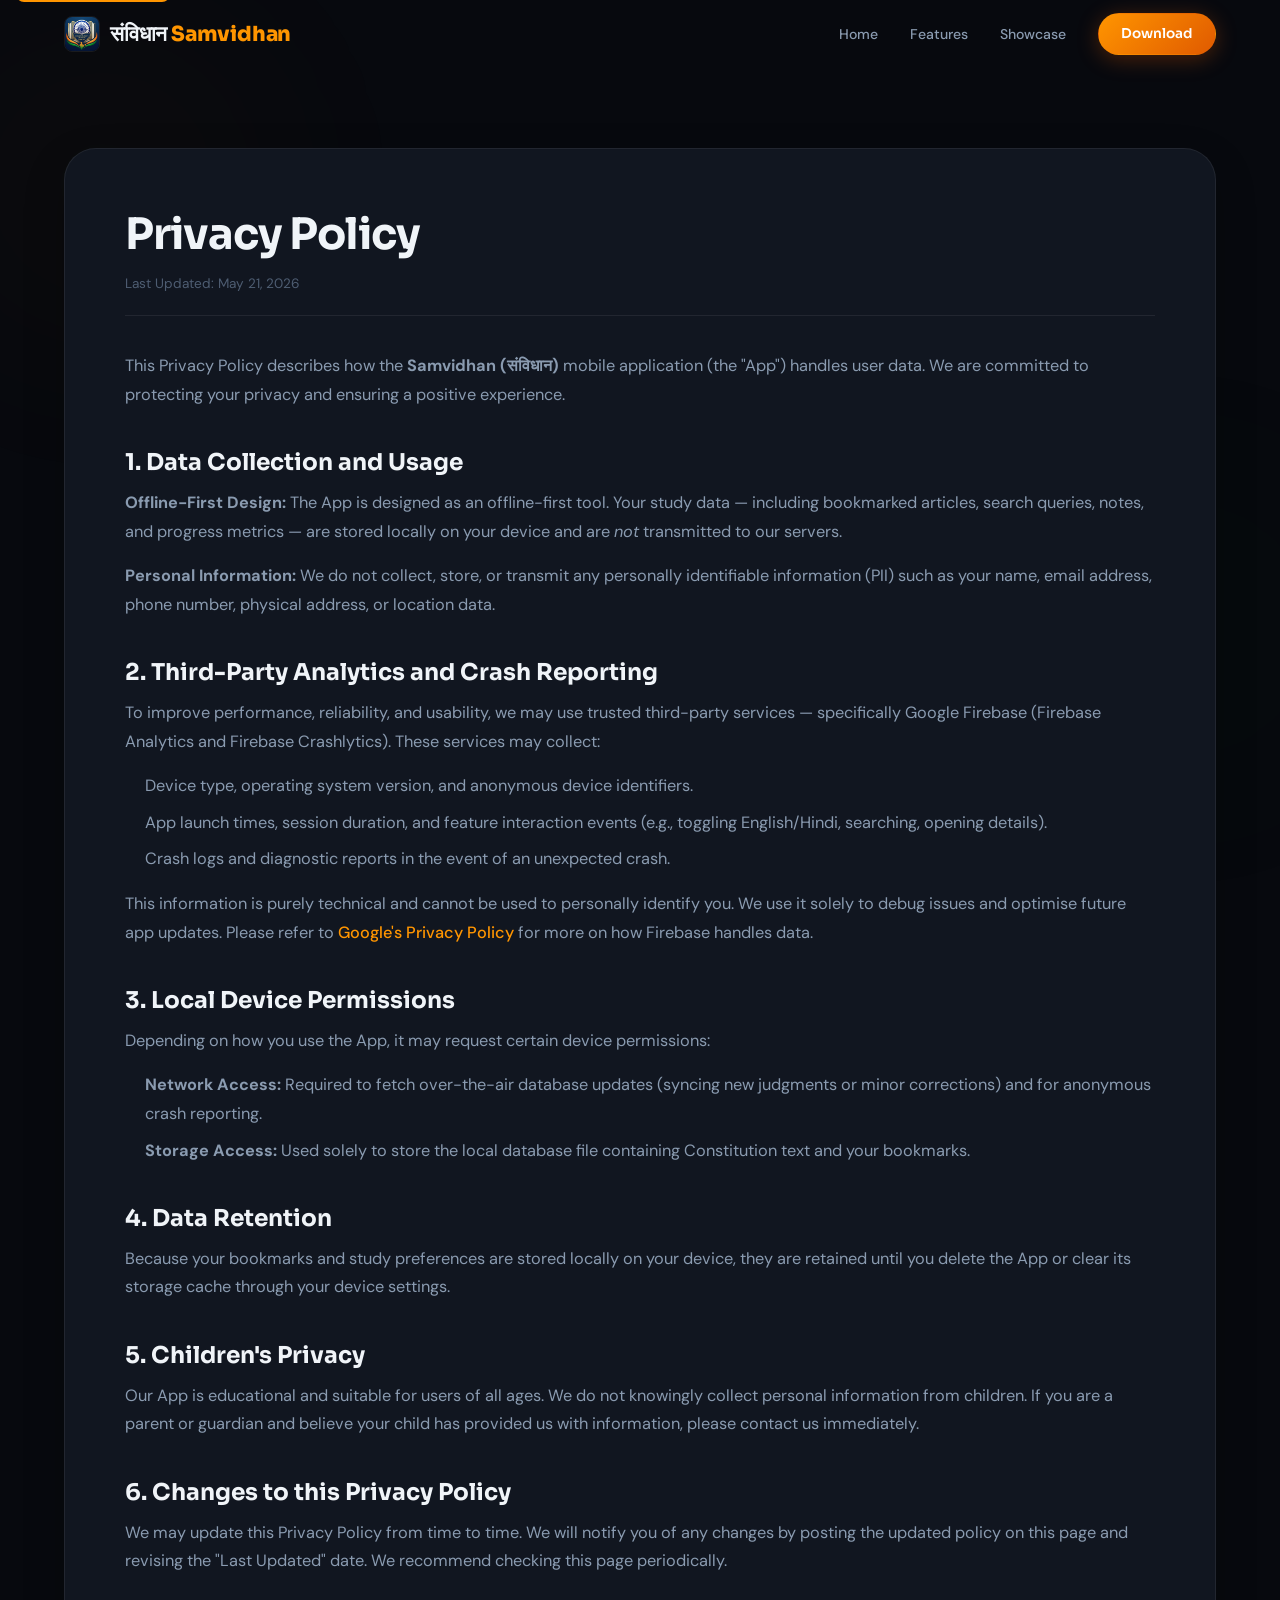
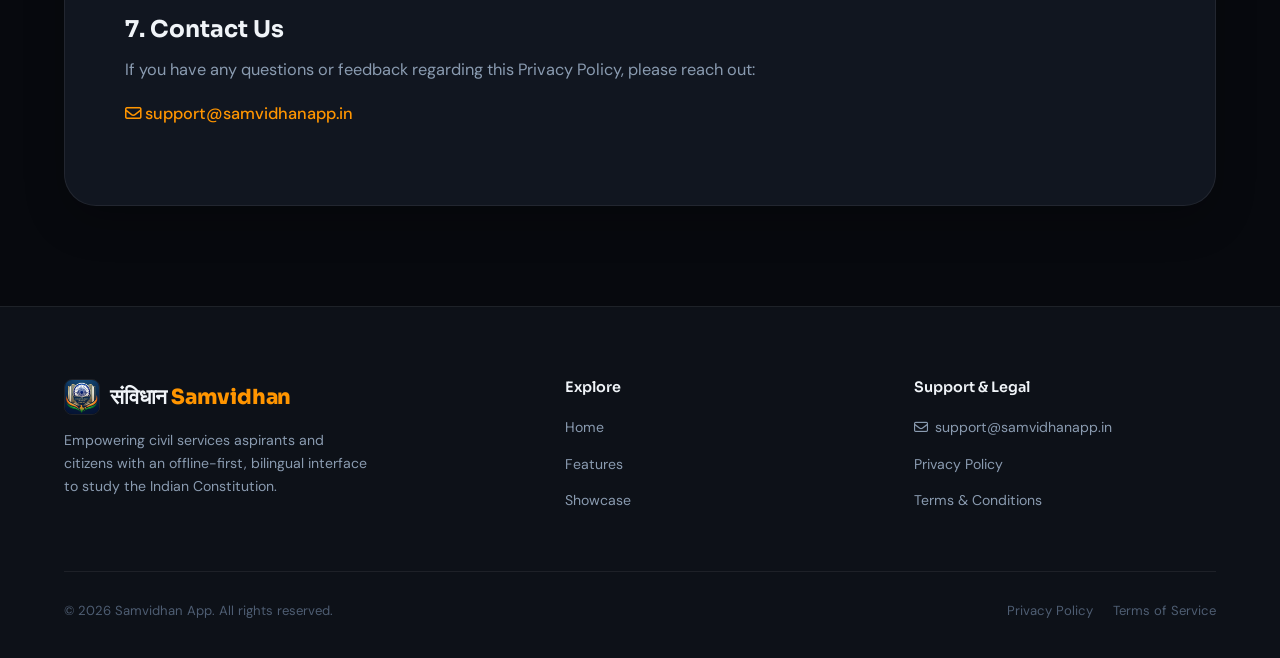
==== commit 5bff8025: "Update privacy.html with new metadata and content" ====
--- a/privacy.html
+++ b/privacy.html
@@ -3,74 +3,87 @@
 <head>
   <meta charset="UTF-8">
   <meta name="viewport" content="width=device-width, initial-scale=1.0">
-  <title>Privacy Policy - Samvidhan App</title>
+  <title>Privacy Policy — Samvidhan App</title>
+  <meta name="description" content="Privacy Policy for the Samvidhan (संविधान) mobile application.">
+  <meta name="theme-color" content="#07090e">
   <link rel="icon" type="image/jpg" href="assets/app_logo.jpg">
   <link rel="stylesheet" href="style.css">
-  <link rel="stylesheet" href="https://cdnjs.cloudflare.com/ajax/libs/font-awesome/6.4.0/css/all.min.css">
+  <link rel="stylesheet" href="https://cdnjs.cloudflare.com/ajax/libs/font-awesome/6.4.0/css/all.min.css" media="print" onload="this.media='all'">
+  <noscript><link rel="stylesheet" href="https://cdnjs.cloudflare.com/ajax/libs/font-awesome/6.4.0/css/all.min.css"></noscript>
 </head>
 <body>
 
+  <a href="#main" class="skip-link">Skip to content</a>
+
+  <div class="bg-orbs" aria-hidden="true">
+    <span class="orb-1"></span>
+    <span class="orb-2"></span>
+    <span class="orb-3"></span>
+  </div>
+
   <!-- Header -->
-  <header class="header">
+  <header class="header header-scrolled" id="header">
     <div class="container">
-      <a href="index.html" class="logo">
-        <img src="assets/app_logo.jpg" alt="Samvidhan Logo">
+      <a href="index.html" class="logo" aria-label="Samvidhan home">
+        <img src="assets/app_logo.jpg" alt="" width="36" height="36" loading="eager">
         <span>संविधान <span class="highlight">Samvidhan</span></span>
       </a>
-      <nav>
-        <ul class="nav-menu">
-          <li><a href="index.html#home" class="nav-link">Home</a></li>
+      <nav aria-label="Main navigation">
+        <ul class="nav-menu" id="nav-menu" role="list">
+          <li><a href="index.html#home"     class="nav-link">Home</a></li>
           <li><a href="index.html#features" class="nav-link">Features</a></li>
           <li><a href="index.html#showcase" class="nav-link">Showcase</a></li>
-          <li><a href="index.html#download" class="btn btn-primary" style="padding: 10px 20px; font-size: 0.9rem;">Download</a></li>
+          <li><a href="index.html#download" class="btn btn-primary" style="padding:9px 22px;font-size:0.85rem;">Download</a></li>
         </ul>
       </nav>
+      <button class="nav-toggle" id="nav-toggle" aria-label="Open navigation menu">
+        <span></span><span></span><span></span>
+      </button>
     </div>
   </header>
 
-  <!-- Privacy Policy Content -->
-  <main class="container legal-page">
+  <main id="main" class="container legal-page">
     <div class="legal-card">
       <h1>Privacy Policy</h1>
       <div class="legal-meta">Last Updated: May 21, 2026</div>
-      
+
       <div class="legal-content">
-        <p>This Privacy Policy describes how the <strong>Samvidhan (संविधान)</strong> mobile application (the "App") handles user data. We are committed to protecting your privacy and ensure you have a positive experience on our App.</p>
+        <p>This Privacy Policy describes how the <strong>Samvidhan (संविधान)</strong> mobile application (the "App") handles user data. We are committed to protecting your privacy and ensuring a positive experience.</p>
 
         <h2>1. Data Collection and Usage</h2>
-        <p><strong>Offline-First Design:</strong> The App is designed as an offline-first tool. This means that your study data, including bookmarked articles, search queries, notes, and progress metrics, are stored locally on your device and NOT transmitted to our servers.</p>
+        <p><strong>Offline-First Design:</strong> The App is designed as an offline-first tool. Your study data — including bookmarked articles, search queries, notes, and progress metrics — are stored locally on your device and are <em>not</em> transmitted to our servers.</p>
         <p><strong>Personal Information:</strong> We do not collect, store, or transmit any personally identifiable information (PII) such as your name, email address, phone number, physical address, or location data.</p>
 
         <h2>2. Third-Party Analytics and Crash Reporting</h2>
-        <p>To improve the performance, reliability, and usability of the App, we may use trusted third-party services, specifically Google Firebase (Firebase Analytics and Firebase Crashlytics). These services collect:</p>
+        <p>To improve performance, reliability, and usability, we may use trusted third-party services — specifically Google Firebase (Firebase Analytics and Firebase Crashlytics). These services may collect:</p>
         <ul>
-          <li>Device type, operating system version, and unique device identifiers (anonymous).</li>
+          <li>Device type, operating system version, and anonymous device identifiers.</li>
           <li>App launch times, session duration, and feature interaction events (e.g., toggling English/Hindi, searching, opening details).</li>
-          <li>Crash logs and diagnostic reports in the event of an unexpected app crash.</li>
+          <li>Crash logs and diagnostic reports in the event of an unexpected crash.</li>
         </ul>
-        <p>This information is purely technical and cannot be used to identify you personally. We use this data solely to debug issues and optimize future app updates.</p>
+        <p>This information is purely technical and cannot be used to personally identify you. We use it solely to debug issues and optimise future app updates. Please refer to <a href="https://policies.google.com/privacy" target="_blank" rel="noopener">Google's Privacy Policy</a> for more on how Firebase handles data.</p>
 
         <h2>3. Local Device Permissions</h2>
-        <p>Depending on how you use the App, it may request certain permissions on your device, such as:</p>
+        <p>Depending on how you use the App, it may request certain device permissions:</p>
         <ul>
           <li><strong>Network Access:</strong> Required to fetch over-the-air database updates (syncing new judgments or minor corrections) and for anonymous crash reporting.</li>
-          <li><strong>Storage Access:</strong> Used solely to store the local database file containing the Constitution text and your bookmarks.</li>
+          <li><strong>Storage Access:</strong> Used solely to store the local database file containing Constitution text and your bookmarks.</li>
         </ul>
 
         <h2>4. Data Retention</h2>
-        <p>Because your bookmarks and study preferences are stored locally on your device, they are retained until you delete the App or clear the App's storage cache through your device settings.</p>
+        <p>Because your bookmarks and study preferences are stored locally on your device, they are retained until you delete the App or clear its storage cache through your device settings.</p>
 
         <h2>5. Children's Privacy</h2>
-        <p>Our App is educational and suitable for users of all ages. We do not knowingly collect personal information from children. If you are a parent or guardian and believe that your child has provided us with information, please contact us immediately.</p>
+        <p>Our App is educational and suitable for users of all ages. We do not knowingly collect personal information from children. If you are a parent or guardian and believe your child has provided us with information, please contact us immediately.</p>
 
         <h2>6. Changes to this Privacy Policy</h2>
-        <p>We may update our Privacy Policy from time to time. We will notify you of any changes by posting the new Privacy Policy on this page and updating the "Last Updated" date at the top. We recommend checking this page periodically for any changes.</p>
+        <p>We may update this Privacy Policy from time to time. We will notify you of any changes by posting the updated policy on this page and revising the "Last Updated" date. We recommend checking this page periodically.</p>
 
         <h2>7. Contact Us</h2>
-        <p>If you have any questions or feedback regarding this Privacy Policy, please reach out to us at:</p>
+        <p>If you have any questions or feedback regarding this Privacy Policy, please reach out:</p>
         <p>
-          <a href="mailto:support@samvidhanapp.in" style="color: var(--saffron); font-weight: 600;">
-            <i class="fa-regular fa-envelope"></i> support@samvidhanapp.in
+          <a href="mailto:support@samvidhanapp.in">
+            <i class="fa-regular fa-envelope" aria-hidden="true"></i> support@samvidhanapp.in
           </a>
         </p>
       </div>
@@ -82,11 +95,11 @@
     <div class="container">
       <div class="footer-grid">
         <div class="footer-brand">
-          <a href="index.html" class="logo">
-            <img src="assets/app_logo.jpg" alt="Samvidhan Logo">
+          <a href="index.html" class="logo" aria-label="Samvidhan home">
+            <img src="assets/app_logo.jpg" alt="" width="36" height="36" loading="lazy">
             <span>संविधान <span class="highlight">Samvidhan</span></span>
           </a>
-          <p>Empowering civil services aspirants and citizens with an offline-first, bilingual interactive interface to study the Indian Constitution.</p>
+          <p>Empowering civil services aspirants and citizens with an offline-first, bilingual interface to study the Indian Constitution.</p>
         </div>
         <div class="footer-links">
           <h4>Explore</h4>
@@ -97,11 +110,11 @@
           </ul>
         </div>
         <div class="footer-links">
-          <h4>Support & Contact</h4>
+          <h4>Support &amp; Legal</h4>
           <ul>
-            <li><a href="mailto:support@samvidhanapp.in"><i class="fa-regular fa-envelope"></i> support@samvidhanapp.in</a></li>
+            <li><a href="mailto:support@samvidhanapp.in"><i class="fa-regular fa-envelope" aria-hidden="true"></i> support@samvidhanapp.in</a></li>
             <li><a href="privacy.html">Privacy Policy</a></li>
-            <li><a href="terms.html">Terms & Conditions</a></li>
+            <li><a href="terms.html">Terms &amp; Conditions</a></li>
           </ul>
         </div>
       </div>
@@ -115,5 +128,6 @@
     </div>
   </footer>
 
+  <script src="js/main.js" defer></script>
 </body>
-</html>+</html>
--- a/style.css
+++ b/style.css
@@ -1,988 +1,865 @@
 /* ==========================================================================
-   Samvidhan App - Premium Design System & Styling
+   Samvidhan App — Refined Design System
    ========================================================================== */
 
-/* Font Imports */
-@import url('https://fonts.googleapis.com/css2?family=Inter:wght@300;400;500;600;700&family=Outfit:wght@400;500;600;700;800&display=swap');
-
-/* CSS Variables */
+@import url('https://fonts.googleapis.com/css2?family=Sora:wght@300;400;500;600;700;800&family=DM+Sans:ital,wght@0,300;0,400;0,500;0,600;1,400&display=swap');
+
+/* ── CSS Variables ────────────────────────────────────────────────────────── */
 :root {
-  --font-heading: 'Outfit', sans-serif;
-  --font-body: 'Inter', sans-serif;
-
-  /* Premium Color Palette */
-  --bg-primary: #080a0f;
-  --bg-secondary: #0f131a;
-  --bg-tertiary: #171d26;
-  
-  --text-primary: #f8fafc;
-  --text-secondary: #94a3b8;
-  --text-muted: #64748b;
-  
-  /* Indian Tricolor & Chakra Theme - Tailored for Dark Mode */
-  --saffron: #ff9933;
-  --saffron-hover: #e07b16;
-  --saffron-glow: rgba(255, 153, 51, 0.15);
-  
-  --green: #128807;
-  --green-hover: #0d6b05;
-  --green-glow: rgba(18, 136, 7, 0.15);
-  
-  --navy: #0a2540;
-  --chakra-blue: #000080;
-  --accent-blue: #3b82f6;
-  --accent-glow: rgba(59, 130, 246, 0.2);
-  
-  --border-color: rgba(255, 255, 255, 0.08);
-  --glass-bg: rgba(15, 19, 26, 0.7);
-  --glass-border: rgba(255, 255, 255, 0.05);
-  
-  --container-width: 1200px;
-  --transition-smooth: all 0.3s cubic-bezier(0.4, 0, 0.2, 1);
-}
-
-/* Reset & Base Styles */
-*, *::before, *::after {
-  box-sizing: border-box;
-  margin: 0;
-  padding: 0;
-}
+  --font-heading: 'Sora', sans-serif;
+  --font-body:    'DM Sans', sans-serif;
+
+  /* Backgrounds */
+  --bg-primary:   #07090e;
+  --bg-secondary: #0d1118;
+  --bg-tertiary:  #141a24;
+  --bg-card:      #111620;
+
+  /* Text */
+  --text-primary:   #f0f4f8;
+  --text-secondary: #8a9bb0;
+  --text-muted:     #4e5d72;
+
+  /* Brand palette — Indian tricolor inspired */
+  --saffron:       #ff9500;
+  --saffron-dim:   #cc7800;
+  --saffron-glow:  rgba(255, 149, 0, 0.12);
+  --saffron-glow2: rgba(255, 149, 0, 0.06);
+
+  --green:         #1a9e12;
+  --green-dim:     #127a0c;
+  --green-glow:    rgba(26, 158, 18, 0.12);
+
+  --chakra:        #3a6fd8;
+  --chakra-glow:   rgba(58, 111, 216, 0.15);
+
+  /* UI */
+  --border:        rgba(255,255,255,0.07);
+  --border-hover:  rgba(255,149,0,0.25);
+  --glass-bg:      rgba(13,17,24,0.80);
+
+  /* Transitions */
+  --ease:   cubic-bezier(0.4, 0, 0.2, 1);
+  --ease-out: cubic-bezier(0, 0, 0.2, 1);
+  --fast:   0.18s;
+  --mid:    0.32s;
+  --slow:   0.5s;
+
+  --radius-sm:  8px;
+  --radius-md:  16px;
+  --radius-lg:  24px;
+  --radius-xl:  32px;
+
+  --container: 1160px;
+  --section-gap: clamp(64px, 10vw, 112px);
+}
+
+/* ── Reset ────────────────────────────────────────────────────────────────── */
+*, *::before, *::after { box-sizing: border-box; margin: 0; padding: 0; }
 
 html {
   scroll-behavior: smooth;
-  font-size: clamp(14px, 2vw, 16px);
+  -webkit-text-size-adjust: 100%;
 }
 
 body {
   background-color: var(--bg-primary);
   color: var(--text-primary);
   font-family: var(--font-body);
-  line-height: 1.6;
+  font-size: clamp(15px, 1.5vw, 16px);
+  line-height: 1.65;
   overflow-x: hidden;
-  position: relative;
-}
-
-/* Background Glow Effects */
-body::before, body::after {
-  content: '';
+  -webkit-font-smoothing: antialiased;
+}
+
+img { display: block; max-width: 100%; }
+a { color: inherit; text-decoration: none; transition: color var(--fast) var(--ease); }
+ul { list-style: none; }
+button { font-family: var(--font-body); cursor: pointer; }
+
+/* ── Ambient background orbs ─────────────────────────────────────────────── */
+.bg-orbs {
+  position: fixed;
+  inset: 0;
+  pointer-events: none;
+  z-index: 0;
+  overflow: hidden;
+}
+.bg-orbs span {
   position: absolute;
-  width: clamp(200px, 40vw, 500px);
-  height: clamp(200px, 40vw, 500px);
   border-radius: 50%;
-  pointer-events: none;
-  z-index: -1;
-  filter: blur(120px);
-  opacity: 0.4;
-}
-
-body::before {
-  top: 10%;
-  left: -10%;
+  filter: blur(110px);
+  opacity: 0.35;
+}
+.bg-orbs .orb-1 {
+  width: clamp(280px, 40vw, 560px);
+  height: clamp(280px, 40vw, 560px);
+  top: -8%;
+  left: -12%;
   background: radial-gradient(circle, var(--saffron-glow) 0%, transparent 70%);
-}
-
-body::after {
-  top: 50%;
+  animation: orbFloat 18s ease-in-out infinite alternate;
+}
+.bg-orbs .orb-2 {
+  width: clamp(240px, 35vw, 480px);
+  height: clamp(240px, 35vw, 480px);
+  top: 45%;
   right: -10%;
   background: radial-gradient(circle, var(--green-glow) 0%, transparent 70%);
-}
-
-/* Typography */
+  animation: orbFloat 22s ease-in-out infinite alternate-reverse;
+}
+.bg-orbs .orb-3 {
+  width: clamp(200px, 28vw, 400px);
+  height: clamp(200px, 28vw, 400px);
+  bottom: 10%;
+  left: 30%;
+  background: radial-gradient(circle, var(--chakra-glow) 0%, transparent 70%);
+  animation: orbFloat 26s ease-in-out infinite alternate;
+}
+@keyframes orbFloat {
+  from { transform: translate(0, 0) scale(1); }
+  to   { transform: translate(30px, -40px) scale(1.08); }
+}
+
+/* ── Layout ──────────────────────────────────────────────────────────────── */
+.container {
+  width: 90%;
+  max-width: var(--container);
+  margin-inline: auto;
+  position: relative;
+}
+
+.section { padding: var(--section-gap) 0; }
+
+.section-header {
+  text-align: center;
+  margin-bottom: clamp(36px, 6vw, 56px);
+}
+.section-header .label {
+  display: inline-block;
+  font-size: 0.72rem;
+  font-weight: 600;
+  letter-spacing: 0.12em;
+  text-transform: uppercase;
+  color: var(--saffron);
+  background: var(--saffron-glow);
+  border: 1px solid rgba(255,149,0,0.18);
+  padding: 5px 14px;
+  border-radius: 30px;
+  margin-bottom: 14px;
+}
+.section-header h2 {
+  font-family: var(--font-heading);
+  font-size: clamp(1.75rem, 4vw, 2.6rem);
+  font-weight: 700;
+  letter-spacing: -0.025em;
+  line-height: 1.2;
+  margin-bottom: 14px;
+}
+.section-header p {
+  color: var(--text-secondary);
+  font-size: clamp(0.95rem, 1.6vw, 1.05rem);
+  max-width: 560px;
+  margin-inline: auto;
+}
+
+/* ── Typography ──────────────────────────────────────────────────────────── */
 h1, h2, h3, h4, h5, h6 {
   font-family: var(--font-heading);
   font-weight: 700;
-  line-height: 1.25;
+  line-height: 1.2;
   color: var(--text-primary);
 }
 
-a {
-  color: inherit;
-  text-decoration: none;
-  transition: var(--transition-smooth);
-}
-
-/* Layout Utilities */
-.container {
-  width: 90%;
-  max-width: var(--container-width);
-  margin: 0 auto;
-  position: relative;
-}
-
-.section {
-  padding: clamp(40px, 15vw, 100px) 0;
-}
-
-.section-header {
-  text-align: center;
-  margin-bottom: clamp(30px, 8vw, 60px);
-}
-
-.section-header h2 {
-  font-size: clamp(1.8rem, 5vw, 2.5rem);
-  margin-bottom: clamp(10px, 2vw, 15px);
-  letter-spacing: -0.02em;
-}
-
-.section-header p {
-  color: var(--text-secondary);
-  font-size: clamp(1rem, 2vw, 1.1rem);
-  max-width: 600px;
-  margin: 0 auto;
-}
-
-/* Buttons & Badges */
+/* ── Highlight gradient text ─────────────────────────────────────────────── */
+.grad-text {
+  background: linear-gradient(130deg, var(--saffron) 0%, #ff6c00 100%);
+  -webkit-background-clip: text;
+  -webkit-text-fill-color: transparent;
+  background-clip: text;
+}
+
+/* ── Buttons ─────────────────────────────────────────────────────────────── */
 .btn {
   display: inline-flex;
   align-items: center;
   justify-content: center;
-  padding: clamp(10px, 2vw, 14px) clamp(20px, 4vw, 28px);
+  gap: 8px;
+  padding: 11px 26px;
   border-radius: 50px;
   font-family: var(--font-heading);
   font-weight: 600;
-  font-size: clamp(0.8rem, 1.5vw, 1rem);
-  cursor: pointer;
-  transition: var(--transition-smooth);
+  font-size: 0.9rem;
   border: 1px solid transparent;
-}
-
+  transition: transform var(--fast) var(--ease), box-shadow var(--fast) var(--ease), background var(--fast) var(--ease);
+  white-space: nowrap;
+}
 .btn-primary {
-  background: linear-gradient(135deg, var(--saffron), #ff5500);
+  background: linear-gradient(135deg, var(--saffron) 0%, #e05a00 100%);
   color: #fff;
-  box-shadow: 0 4px 20px rgba(255, 85, 0, 0.3);
-}
-
+  box-shadow: 0 4px 22px rgba(255,100,0,0.28);
+}
 .btn-primary:hover {
   transform: translateY(-2px);
-  box-shadow: 0 6px 24px rgba(255, 85, 0, 0.45);
-}
-
+  box-shadow: 0 8px 28px rgba(255,100,0,0.42);
+}
 .btn-secondary {
-  background-color: transparent;
+  background: transparent;
   color: var(--text-primary);
-  border: 1px solid var(--border-color);
-}
-
+  border-color: var(--border);
+}
 .btn-secondary:hover {
-  background-color: var(--bg-tertiary);
-  border-color: var(--text-secondary);
-}
-
+  background: var(--bg-tertiary);
+  border-color: var(--text-muted);
+}
+
+/* Store buttons */
 .store-buttons {
   display: flex;
-  gap: clamp(10px, 3vw, 15px);
   flex-wrap: wrap;
-  margin-top: clamp(20px, 4vw, 30px);
-}
-
+  gap: 12px;
+  margin-top: 28px;
+}
 .store-btn {
   display: inline-flex;
   align-items: center;
-  background-color: #000;
-  border: 1px solid #333;
-  padding: clamp(8px, 1.5vw, 10px) clamp(16px, 3vw, 22px);
-  border-radius: 8px;
-  color: #fff;
-  transition: var(--transition-smooth);
-  font-size: clamp(0.75rem, 1.2vw, 0.9rem);
-}
-
+  gap: 12px;
+  background: var(--bg-card);
+  border: 1px solid var(--border);
+  padding: 11px 20px;
+  border-radius: var(--radius-md);
+  color: var(--text-primary);
+  transition: border-color var(--fast) var(--ease), transform var(--fast) var(--ease), box-shadow var(--fast) var(--ease);
+  min-width: 150px;
+}
 .store-btn:hover {
   border-color: var(--saffron);
   transform: translateY(-2px);
-  box-shadow: 0 4px 15px rgba(255, 153, 51, 0.15);
-}
-
+  box-shadow: 0 6px 20px rgba(255,149,0,0.12);
+}
 .store-btn svg {
-  width: clamp(18px, 4vw, 24px);
-  height: clamp(18px, 4vw, 24px);
-  margin-right: clamp(8px, 1.5vw, 12px);
-}
-
+  width: 22px;
+  height: 22px;
+  flex-shrink: 0;
+}
 .store-btn .btn-text {
   display: flex;
   flex-direction: column;
-  align-items: flex-start;
-  line-height: 1.2;
-}
-
+  line-height: 1.25;
+}
 .store-btn .small-text {
-  font-size: clamp(0.5rem, 1vw, 0.65rem);
+  font-size: 0.6rem;
   text-transform: uppercase;
-  letter-spacing: 0.05em;
-  opacity: 0.7;
-}
-
+  letter-spacing: 0.06em;
+  color: var(--text-muted);
+}
 .store-btn .large-text {
-  font-size: clamp(0.9rem, 1.5vw, 1.05rem);
+  font-size: 0.95rem;
   font-weight: 700;
   font-family: var(--font-heading);
 }
 
-/* Header & Navigation */
+/* ── Header ──────────────────────────────────────────────────────────────── */
 .header {
   position: fixed;
-  top: 0;
-  left: 0;
-  right: 0;
-  z-index: 1000;
-  background-color: var(--glass-bg);
-  backdrop-filter: blur(12px);
-  -webkit-backdrop-filter: blur(12px);
-  border-bottom: 1px solid var(--glass-border);
-  padding: clamp(10px, 2vw, 15px) 0;
-  transition: var(--transition-smooth);
-}
-
-.header-scrolled {
-  padding: 10px 0;
-  box-shadow: 0 10px 30px rgba(0, 0, 0, 0.3);
-}
-
+  inset: 0 0 auto 0;
+  z-index: 900;
+  padding: 0;
+  transition: background var(--mid) var(--ease), box-shadow var(--mid) var(--ease), padding var(--mid) var(--ease);
+}
 .header .container {
   display: flex;
+  align-items: center;
   justify-content: space-between;
-  align-items: center;
-  flex-wrap: wrap;
-  gap: clamp(10px, 3vw, 20px);
-}
-
+  height: 68px;
+  gap: 24px;
+}
+.header.header-scrolled {
+  background: var(--glass-bg);
+  backdrop-filter: blur(18px);
+  -webkit-backdrop-filter: blur(18px);
+  border-bottom: 1px solid var(--border);
+  box-shadow: 0 8px 32px rgba(0,0,0,0.3);
+}
 .logo {
   display: flex;
   align-items: center;
-  gap: clamp(8px, 1.5vw, 12px);
+  gap: 10px;
   font-family: var(--font-heading);
-  font-size: clamp(1.1rem, 3vw, 1.5rem);
+  font-size: clamp(1rem, 2.5vw, 1.3rem);
   font-weight: 800;
   letter-spacing: -0.01em;
   flex-shrink: 0;
 }
-
 .logo img {
-  width: clamp(32px, 6vw, 40px);
-  height: clamp(32px, 6vw, 40px);
-  border-radius: 8px;
+  width: 36px;
+  height: 36px;
+  border-radius: var(--radius-sm);
   object-fit: cover;
-  border: 1px solid rgba(255, 255, 255, 0.1);
-}
-
-.logo .highlight {
-  color: var(--saffron);
-}
-
+  border: 1px solid var(--border);
+}
+.logo .highlight { color: var(--saffron); }
+
+/* Nav */
 .nav-menu {
   display: flex;
   align-items: center;
-  list-style: none;
-  gap: clamp(15px, 3vw, 32px);
-  flex: 1 1 auto;
-  justify-content: flex-end;
-}
-
+  gap: clamp(18px, 2.5vw, 34px);
+}
 .nav-link {
-  font-size: clamp(0.75rem, 1.2vw, 0.95rem);
+  font-size: 0.88rem;
   font-weight: 500;
   color: var(--text-secondary);
-  white-space: nowrap;
-}
-
-.nav-link:hover {
-  color: var(--saffron);
-}
-
+}
+.nav-link:hover { color: var(--text-primary); }
+
+/* Hamburger */
 .nav-toggle {
   display: none;
   flex-direction: column;
-  gap: 6px;
+  gap: 5px;
   background: none;
   border: none;
-  cursor: pointer;
+  padding: 4px;
   flex-shrink: 0;
-}
-
+  z-index: 910;
+}
 .nav-toggle span {
-  width: 25px;
+  display: block;
+  width: 24px;
   height: 2px;
-  background-color: var(--text-primary);
+  background: var(--text-primary);
   border-radius: 2px;
-  transition: var(--transition-smooth);
-}
-
-/* Hero Section */
+  transition: transform var(--mid) var(--ease), opacity var(--mid) var(--ease);
+  transform-origin: center;
+}
+.nav-toggle.active span:nth-child(1) { transform: translateY(7px) rotate(45deg); }
+.nav-toggle.active span:nth-child(2) { opacity: 0; transform: scaleX(0); }
+.nav-toggle.active span:nth-child(3) { transform: translateY(-7px) rotate(-45deg); }
+
+/* ── Hero ────────────────────────────────────────────────────────────────── */
 .hero {
-  padding: clamp(100px, 20vw, 180px) 0 clamp(50px, 10vw, 100px) 0;
+  padding-top: clamp(110px, 18vw, 170px);
+  padding-bottom: clamp(56px, 10vw, 100px);
   position: relative;
-  overflow: hidden;
-}
-
+}
 .hero-grid {
   display: grid;
   grid-template-columns: 1.1fr 0.9fr;
-  gap: clamp(30px, 5vw, 50px);
-  align-items: center;
-}
-
+  gap: clamp(36px, 6vw, 64px);
+  align-items: center;
+}
+.hero-badge {
+  display: inline-flex;
+  align-items: center;
+  gap: 8px;
+  background: var(--bg-secondary);
+  border: 1px solid var(--border);
+  padding: 7px 16px;
+  border-radius: 30px;
+  font-size: 0.78rem;
+  font-weight: 600;
+  color: var(--saffron);
+  margin-bottom: 22px;
+  letter-spacing: 0.01em;
+}
+.hero-badge .dot {
+  width: 7px;
+  height: 7px;
+  border-radius: 50%;
+  background: var(--saffron);
+  flex-shrink: 0;
+  animation: pulseGlow 2s ease-in-out infinite;
+}
+@keyframes pulseGlow {
+  0%, 100% { box-shadow: 0 0 0 0 rgba(255,149,0,0.5); }
+  50%       { box-shadow: 0 0 0 8px rgba(255,149,0,0); }
+}
 .hero-content h1 {
-  font-size: clamp(2rem, 6.5vw, 3.5rem);
-  line-height: 1.15;
-  margin-bottom: clamp(15px, 3vw, 24px);
-  letter-spacing: -0.03em;
-  background: linear-gradient(135deg, var(--text-primary) 40%, var(--text-secondary));
+  font-size: clamp(2rem, 5.5vw, 3.6rem);
+  font-weight: 800;
+  line-height: 1.1;
+  letter-spacing: -0.035em;
+  margin-bottom: 20px;
+}
+.hero-content h1 .sub {
+  display: block;
+  background: linear-gradient(130deg, var(--saffron), #e04400);
   -webkit-background-clip: text;
   -webkit-text-fill-color: transparent;
-}
-
-.hero-content h1 span {
-  background: linear-gradient(135deg, var(--saffron), #ff5500);
-  -webkit-background-clip: text;
-  -webkit-text-fill-color: transparent;
-  display: block;
-}
-
+  background-clip: text;
+}
 .hero-content p {
   color: var(--text-secondary);
-  font-size: clamp(1rem, 2vw, 1.2rem);
-  line-height: 1.6;
-  margin-bottom: clamp(20px, 4vw, 30px);
-  max-width: 550px;
-}
-
-.hero-badge {
-  display: inline-flex;
-  align-items: center;
-  gap: clamp(6px, 1vw, 8px);
-  background-color: var(--bg-secondary);
-  border: 1px solid var(--border-color);
-  padding: clamp(6px, 1.5vw, 8px) clamp(12px, 2vw, 16px);
-  border-radius: 30px;
-  font-size: clamp(0.65rem, 1.5vw, 0.85rem);
-  font-weight: 600;
-  color: var(--saffron);
-  margin-bottom: clamp(15px, 3vw, 20px);
-}
-
-.hero-badge .dot {
-  width: 8px;
-  height: 8px;
-  background-color: var(--saffron);
+  font-size: clamp(1rem, 1.8vw, 1.15rem);
+  max-width: 520px;
+  line-height: 1.65;
+}
+.hero-visual {
+  display: flex;
+  justify-content: center;
+  align-items: center;
+  position: relative;
+}
+/* Spinning ring */
+.hero-ring {
+  position: absolute;
+  width: clamp(240px, 34vw, 420px);
+  height: clamp(240px, 34vw, 420px);
   border-radius: 50%;
-  animation: pulse-glow 2s infinite;
-  flex-shrink: 0;
-}
-
-.hero-visual {
-  display: flex;
-  justify-content: center;
-  position: relative;
-}
-
-.hero-circle-bg {
-  position: absolute;
-  width: clamp(250px, 30vw, 450px);
-  height: clamp(250px, 30vw, 450px);
-  border-radius: 50%;
-  border: 1px dashed rgba(255, 153, 51, 0.15);
-  top: 50%;
-  left: 50%;
-  transform: translate(-50%, -50%);
-  animation: spin 60s linear infinite;
+  border: 1px dashed rgba(255,149,0,0.14);
+  animation: spinRing 60s linear infinite;
   pointer-events: none;
-  z-index: 1;
-}
-
-.hero-circle-bg::after {
+}
+.hero-ring::after {
   content: '';
   position: absolute;
-  width: clamp(200px, 24vw, 350px);
-  height: clamp(200px, 24vw, 350px);
+  inset: 12%;
   border-radius: 50%;
-  border: 1px solid rgba(18, 136, 7, 0.1);
-  top: 50%;
-  left: 50%;
-  transform: translate(-50%, -50%);
-}
-
-.hero-phone-mockup {
+  border: 1px solid rgba(26,158,18,0.09);
+}
+@keyframes spinRing { to { transform: rotate(360deg); } }
+
+.hero-phone {
   position: relative;
   z-index: 2;
-  width: clamp(180px, 35vw, 280px);
-  filter: drop-shadow(0 25px 50px rgba(0, 0, 0, 0.5));
-  animation: float 6s ease-in-out infinite;
-}
-
-.hero-phone-mockup img {
+  width: clamp(180px, 30vw, 270px);
+  filter: drop-shadow(0 30px 60px rgba(0,0,0,0.55));
+  animation: floatPhone 7s ease-in-out infinite;
+}
+.hero-phone img {
   width: 100%;
+  border-radius: 36px;
+}
+@keyframes floatPhone {
+  0%, 100% { transform: translateY(0); }
+  50%       { transform: translateY(-14px); }
+}
+
+/* Decorative phone frame glow */
+.hero-phone::after {
+  content: '';
+  position: absolute;
+  inset: -2px;
   border-radius: 38px;
-  display: block;
-}
-
-/* Features Section */
+  background: linear-gradient(135deg, rgba(255,149,0,0.15), rgba(26,158,18,0.08), transparent);
+  z-index: -1;
+  filter: blur(18px);
+}
+
+/* ── Features ────────────────────────────────────────────────────────────── */
 .features-grid {
   display: grid;
-  grid-template-columns: repeat(auto-fit, minmax(clamp(250px, 30vw, 300px), 1fr));
-  gap: clamp(20px, 3vw, 30px);
-}
-
+  grid-template-columns: repeat(3, 1fr);
+  gap: clamp(16px, 2.5vw, 24px);
+}
 .feature-card {
-  background-color: var(--bg-secondary);
-  border: 1px solid var(--border-color);
-  padding: clamp(25px, 5vw, 40px);
-  border-radius: 20px;
-  transition: var(--transition-smooth);
+  background: var(--bg-card);
+  border: 1px solid var(--border);
+  border-radius: var(--radius-lg);
+  padding: clamp(24px, 3.5vw, 36px);
+  transition: transform var(--mid) var(--ease), border-color var(--mid) var(--ease), box-shadow var(--mid) var(--ease);
   position: relative;
   overflow: hidden;
 }
-
-.feature-card::before {
+/* Accent line */
+.feature-card::after {
   content: '';
   position: absolute;
-  top: 0;
-  left: 0;
-  width: 4px;
-  height: 0;
-  background-color: var(--saffron);
-  transition: var(--transition-smooth);
-}
-
+  top: 0; left: 0;
+  width: 100%; height: 3px;
+  background: linear-gradient(90deg, var(--saffron), transparent);
+  transform: scaleX(0);
+  transform-origin: left;
+  transition: transform var(--mid) var(--ease);
+}
+.feature-card:nth-child(even)::after {
+  background: linear-gradient(90deg, var(--green), transparent);
+}
 .feature-card:hover {
-  transform: translateY(-8px);
-  border-color: rgba(255, 153, 51, 0.2);
-  box-shadow: 0 15px 30px rgba(0, 0, 0, 0.25);
-}
-
-.feature-card:hover::before {
-  height: 100%;
-}
-
-.feature-card:nth-child(even)::before {
-  background-color: var(--green);
-}
-
+  transform: translateY(-6px);
+  border-color: rgba(255,149,0,0.2);
+  box-shadow: 0 20px 40px rgba(0,0,0,0.25);
+}
 .feature-card:nth-child(even):hover {
-  border-color: rgba(18, 136, 7, 0.2);
-}
+  border-color: rgba(26,158,18,0.2);
+}
+.feature-card:hover::after { transform: scaleX(1); }
 
 .feature-icon {
-  width: clamp(40px, 8vw, 50px);
-  height: clamp(40px, 8vw, 50px);
-  border-radius: 12px;
-  background-color: var(--bg-tertiary);
+  width: 48px;
+  height: 48px;
+  border-radius: var(--radius-sm);
+  background: var(--bg-tertiary);
   display: flex;
   align-items: center;
   justify-content: center;
-  margin-bottom: clamp(16px, 3vw, 24px);
-  font-size: clamp(1.2rem, 2vw, 1.5rem);
+  font-size: 1.3rem;
   color: var(--saffron);
-  transition: var(--transition-smooth);
-  flex-shrink: 0;
-}
-
-.feature-card:hover .feature-icon {
-  background-color: var(--saffron-glow);
-}
-
-.feature-card:nth-child(even):hover .feature-icon {
-  color: var(--green);
-  background-color: var(--green-glow);
-}
+  margin-bottom: 20px;
+  transition: background var(--mid) var(--ease), color var(--mid) var(--ease);
+}
+.feature-card:nth-child(even) .feature-icon { color: var(--green); }
+.feature-card:hover .feature-icon { background: var(--saffron-glow); }
+.feature-card:nth-child(even):hover .feature-icon { background: var(--green-glow); color: var(--green); }
 
 .feature-card h3 {
-  font-size: clamp(1.1rem, 2.5vw, 1.35rem);
-  margin-bottom: clamp(8px, 1.5vw, 12px);
-}
-
+  font-size: clamp(1rem, 1.8vw, 1.15rem);
+  margin-bottom: 10px;
+}
 .feature-card p {
   color: var(--text-secondary);
-  font-size: clamp(0.85rem, 1.5vw, 0.95rem);
-}
-
-/* Interactive Showcase / Screenshots Slider */
+  font-size: clamp(0.84rem, 1.2vw, 0.92rem);
+  line-height: 1.6;
+}
+
+/* ── Showcase Slider ─────────────────────────────────────────────────────── */
 .showcase-slider {
   display: grid;
-  grid-template-columns: 1.2fr 0.8fr;
-  gap: clamp(30px, 5vw, 50px);
-  align-items: center;
-  background-color: var(--bg-secondary);
-  border: 1px solid var(--border-color);
-  border-radius: 30px;
-  padding: clamp(30px, 5vw, 50px);
-  overflow: hidden;
-  box-shadow: 0 20px 40px rgba(0,0,0,0.3);
-}
-
+  grid-template-columns: 1.15fr 0.85fr;
+  gap: clamp(24px, 4vw, 44px);
+  align-items: center;
+  background: var(--bg-card);
+  border: 1px solid var(--border);
+  border-radius: var(--radius-xl);
+  padding: clamp(28px, 4vw, 48px);
+  box-shadow: 0 24px 48px rgba(0,0,0,0.3);
+}
 .slider-controls {
   display: flex;
   flex-direction: column;
-  gap: clamp(10px, 2vw, 15px);
-}
-
+  gap: 10px;
+}
 .control-tab {
   background: none;
   border: 1px solid transparent;
-  padding: clamp(15px, 3vw, 20px);
-  border-radius: 16px;
+  padding: clamp(14px, 2vw, 18px) clamp(14px, 2vw, 18px);
+  border-radius: var(--radius-md);
   text-align: left;
-  cursor: pointer;
-  transition: var(--transition-smooth);
   color: var(--text-secondary);
-}
-
+  transition: all var(--mid) var(--ease);
+}
 .control-tab:hover {
-  background-color: var(--bg-tertiary);
+  background: var(--bg-tertiary);
   color: var(--text-primary);
 }
-
 .control-tab.active {
-  background-color: var(--bg-tertiary);
-  border-color: var(--border-color);
+  background: var(--bg-tertiary);
+  border-color: var(--border);
   color: var(--text-primary);
-  box-shadow: 0 4px 20px rgba(0, 0, 0, 0.15);
-}
-
+  box-shadow: 0 4px 16px rgba(0,0,0,0.15);
+}
 .control-tab h4 {
-  font-size: clamp(0.95rem, 1.8vw, 1.15rem);
-  margin-bottom: clamp(4px, 1vw, 6px);
-  display: flex;
-  align-items: center;
-  gap: clamp(8px, 1.5vw, 10px);
-  transition: var(--transition-smooth);
-}
-
-.control-tab.active h4 {
-  color: var(--saffron);
-}
-
-.control-tab.active:nth-child(even) h4 {
-  color: var(--green);
-}
-
+  font-size: clamp(0.88rem, 1.5vw, 1rem);
+  margin-bottom: 5px;
+  display: flex;
+  align-items: center;
+  gap: 9px;
+  transition: color var(--fast) var(--ease);
+}
+.control-tab.active h4 { color: var(--saffron); }
+.control-tab:nth-child(even).active h4 { color: var(--green); }
 .control-tab p {
-  font-size: clamp(0.75rem, 1.3vw, 0.9rem);
-  line-height: 1.4;
+  font-size: clamp(0.75rem, 1.1vw, 0.83rem);
+  line-height: 1.45;
 }
 
 .slider-display {
   display: flex;
   justify-content: center;
   align-items: center;
+}
+.screenshot-container {
+  width: clamp(170px, 22vw, 240px);
+  border-radius: 30px;
+  overflow: hidden;
+  border: 5px solid #1c222e;
+  box-shadow: 0 20px 50px rgba(0,0,0,0.55), 0 0 0 1px rgba(255,255,255,0.04);
+  background: #000;
   position: relative;
-  min-height: clamp(300px, 50vw, 500px);
-}
-
-.screenshot-container {
-  width: clamp(180px, 25vw, 250px);
-  position: relative;
-  border-radius: 32px;
-  overflow: hidden;
-  border: 6px solid #1a1a1a;
-  box-shadow: 0 15px 35px rgba(0,0,0,0.5);
-  background-color: #000;
-}
-
+}
 .screenshot-slide {
   position: absolute;
-  top: 0;
-  left: 0;
-  width: 100%;
-  height: 100%;
+  inset: 0;
   opacity: 0;
-  transform: scale(0.95);
-  transition: opacity 0.5s ease, transform 0.5s cubic-bezier(0.16, 1, 0.3, 1);
-  display: flex;
-  align-items: center;
-  justify-content: center;
-}
-
+  transform: scale(0.96);
+  transition: opacity var(--slow) var(--ease), transform var(--slow) var(--ease-out);
+}
 .screenshot-slide.active {
   position: relative;
   opacity: 1;
   transform: scale(1);
 }
-
-.screenshot-slide img {
-  width: 100%;
-  height: auto;
-  display: block;
-}
-
-/* Stats Counter Section */
+.screenshot-slide img { width: 100%; height: auto; display: block; }
+
+/* ── Stats ───────────────────────────────────────────────────────────────── */
 .stats {
-  background: linear-gradient(180deg, var(--bg-primary), var(--bg-secondary));
-  border-top: 1px solid var(--border-color);
-  border-bottom: 1px solid var(--border-color);
-  padding: clamp(40px, 8vw, 60px) 0;
-}
-
+  background: linear-gradient(180deg, var(--bg-primary) 0%, var(--bg-secondary) 100%);
+  border-top: 1px solid var(--border);
+  border-bottom: 1px solid var(--border);
+  padding: clamp(48px, 8vw, 72px) 0;
+}
 .stats-grid {
   display: grid;
-  grid-template-columns: repeat(auto-fit, minmax(150px, 1fr));
-  gap: clamp(20px, 3vw, 30px);
+  grid-template-columns: repeat(4, 1fr);
+  gap: 24px;
   text-align: center;
 }
-
+.stat-item {
+  padding: 24px 16px;
+  border-radius: var(--radius-lg);
+  background: var(--bg-card);
+  border: 1px solid var(--border);
+  transition: transform var(--mid) var(--ease), border-color var(--mid) var(--ease);
+}
+.stat-item:hover {
+  transform: translateY(-4px);
+  border-color: rgba(255,149,0,0.2);
+}
 .stat-item h3 {
-  font-size: clamp(2rem, 6vw, 3rem);
-  background: linear-gradient(135deg, var(--saffron), var(--green));
+  font-size: clamp(2.2rem, 5vw, 3rem);
+  background: linear-gradient(130deg, var(--saffron) 0%, var(--green) 100%);
   -webkit-background-clip: text;
   -webkit-text-fill-color: transparent;
-  margin-bottom: clamp(3px, 1vw, 5px);
-}
-
+  background-clip: text;
+  margin-bottom: 6px;
+  line-height: 1;
+}
 .stat-item p {
   color: var(--text-secondary);
+  font-size: 0.88rem;
+  font-weight: 500;
   font-family: var(--font-heading);
-  font-weight: 500;
-  font-size: clamp(0.8rem, 1.5vw, 1rem);
-}
-
-/* CTA Section */
-.cta {
-  text-align: center;
-  position: relative;
-}
-
+}
+
+/* ── CTA ─────────────────────────────────────────────────────────────────── */
+.cta { text-align: center; }
 .cta-content {
-  max-width: 700px;
-  margin: 0 auto;
-  background-color: var(--bg-secondary);
-  border: 1px solid var(--border-color);
-  border-radius: 30px;
-  padding: clamp(40px, 8vw, 80px) clamp(25px, 5vw, 40px);
-  box-shadow: 0 20px 40px rgba(0,0,0,0.3);
+  max-width: 680px;
+  margin-inline: auto;
+  background: var(--bg-card);
+  border: 1px solid var(--border);
+  border-radius: var(--radius-xl);
+  padding: clamp(48px, 8vw, 80px) clamp(28px, 5vw, 56px);
+  box-shadow: 0 24px 60px rgba(0,0,0,0.35);
   position: relative;
   overflow: hidden;
 }
-
-.cta-content::after {
+.cta-content::before {
   content: '';
   position: absolute;
-  top: -50%;
-  left: -50%;
-  width: 200%;
-  height: 200%;
-  background: radial-gradient(circle, rgba(255,153,51,0.04) 0%, rgba(18,136,7,0.04) 50%, transparent 70%);
+  inset: 0;
+  background: radial-gradient(ellipse at 50% 0%, rgba(255,149,0,0.05) 0%, transparent 70%);
   pointer-events: none;
 }
-
 .cta h2 {
-  font-size: clamp(1.5rem, 5vw, 2.5rem);
-  margin-bottom: clamp(10px, 2vw, 15px);
-}
-
+  font-size: clamp(1.5rem, 4vw, 2.3rem);
+  margin-bottom: 14px;
+  letter-spacing: -0.025em;
+}
 .cta p {
   color: var(--text-secondary);
-  font-size: clamp(1rem, 2vw, 1.1rem);
-  margin-bottom: clamp(20px, 4vw, 30px);
-}
-
-.cta .store-buttons {
-  justify-content: center;
-}
-
-/* Legal Documents layout (Privacy Policy & Terms) */
+  font-size: clamp(0.95rem, 1.6vw, 1.05rem);
+  margin-bottom: 8px;
+}
+.cta .store-buttons { justify-content: center; }
+
+/* ── Legal Pages ─────────────────────────────────────────────────────────── */
 .legal-page {
-  padding-top: clamp(100px, 20vw, 150px);
-  padding-bottom: clamp(60px, 10vw, 100px);
-}
-
+  padding-top: clamp(108px, 18vw, 148px);
+  padding-bottom: clamp(64px, 10vw, 100px);
+}
 .legal-card {
-  background-color: var(--bg-secondary);
-  border: 1px solid var(--border-color);
-  border-radius: 20px;
-  padding: clamp(25px, 5vw, 60px);
-  box-shadow: 0 15px 35px rgba(0,0,0,0.2);
-}
-
+  background: var(--bg-card);
+  border: 1px solid var(--border);
+  border-radius: var(--radius-xl);
+  padding: clamp(28px, 5vw, 60px);
+  box-shadow: 0 16px 40px rgba(0,0,0,0.22);
+}
 .legal-card h1 {
-  font-size: clamp(2rem, 5vw, 2.8rem);
-  margin-bottom: clamp(10px, 2vw, 15px);
-  letter-spacing: -0.02em;
-}
-
+  font-size: clamp(1.8rem, 4.5vw, 2.7rem);
+  letter-spacing: -0.025em;
+  margin-bottom: 12px;
+}
 .legal-meta {
   color: var(--text-muted);
-  font-size: clamp(0.8rem, 1.5vw, 0.9rem);
-  margin-bottom: clamp(25px, 5vw, 40px);
-  border-bottom: 1px solid var(--border-color);
-  padding-bottom: clamp(15px, 2vw, 20px);
-}
-
+  font-size: 0.85rem;
+  margin-bottom: clamp(24px, 4vw, 36px);
+  padding-bottom: clamp(14px, 2vw, 20px);
+  border-bottom: 1px solid var(--border);
+}
 .legal-content {
   color: var(--text-secondary);
-  font-size: clamp(0.95rem, 1.5vw, 1.05rem);
-  line-height: 1.7;
-}
-
+  font-size: clamp(0.93rem, 1.4vw, 1.02rem);
+  line-height: 1.75;
+}
 .legal-content h2 {
-  font-size: clamp(1.3rem, 2.5vw, 1.6rem);
+  font-size: clamp(1.15rem, 2.2vw, 1.45rem);
   color: var(--text-primary);
-  margin: clamp(25px, 4vw, 35px) 0 clamp(10px, 2vw, 15px) 0;
-}
-
-.legal-content p {
-  margin-bottom: clamp(15px, 2vw, 20px);
-}
-
+  margin: clamp(28px, 4vw, 40px) 0 12px;
+}
+.legal-content p { margin-bottom: 16px; }
 .legal-content ul, .legal-content ol {
-  margin-bottom: clamp(15px, 2vw, 20px);
-  padding-left: clamp(15px, 3vw, 20px);
-}
-
-.legal-content li {
-  margin-bottom: clamp(8px, 1.5vw, 10px);
-}
-
-/* Footer Section */
+  margin: 0 0 16px 20px;
+}
+.legal-content li { margin-bottom: 8px; }
+.legal-content a { color: var(--saffron); font-weight: 500; }
+.legal-content a:hover { color: var(--saffron-dim); }
+
+/* ── Footer ──────────────────────────────────────────────────────────────── */
 .footer {
-  background-color: var(--bg-secondary);
-  border-top: 1px solid var(--border-color);
-  padding: clamp(40px, 8vw, 60px) 0 clamp(20px, 3vw, 30px) 0;
+  background: var(--bg-secondary);
+  border-top: 1px solid var(--border);
+  padding: clamp(48px, 8vw, 72px) 0 clamp(24px, 4vw, 36px);
   color: var(--text-secondary);
 }
-
 .footer-grid {
   display: grid;
-  grid-template-columns: repeat(auto-fit, minmax(clamp(250px, 30vw, 400px), 1fr));
-  gap: clamp(30px, 5vw, 50px);
-  margin-bottom: clamp(30px, 5vw, 40px);
-}
-
+  grid-template-columns: 1.5fr 1fr 1fr;
+  gap: clamp(28px, 4vw, 48px);
+  margin-bottom: clamp(32px, 5vw, 48px);
+}
 .footer-brand .logo {
-  margin-bottom: clamp(12px, 2vw, 15px);
   color: var(--text-primary);
-}
-
+  margin-bottom: 14px;
+}
 .footer-brand p {
-  font-size: clamp(0.85rem, 1.5vw, 0.95rem);
-  max-width: 320px;
-}
-
+  font-size: 0.88rem;
+  max-width: 310px;
+  line-height: 1.65;
+}
 .footer-links h4 {
   color: var(--text-primary);
-  font-size: clamp(0.95rem, 1.8vw, 1.1rem);
-  margin-bottom: clamp(15px, 3vw, 20px);
-}
-
-.footer-links ul {
-  list-style: none;
-}
-
-.footer-links li {
-  margin-bottom: clamp(10px, 1.5vw, 12px);
-}
-
-.footer-links a:hover {
-  color: var(--saffron);
-}
-
+  font-size: 0.9rem;
+  font-family: var(--font-heading);
+  margin-bottom: 18px;
+  font-weight: 600;
+}
+.footer-links li { margin-bottom: 10px; }
+.footer-links a {
+  font-size: 0.88rem;
+  display: inline-flex;
+  align-items: center;
+  gap: 7px;
+  transition: color var(--fast) var(--ease);
+}
+.footer-links a:hover { color: var(--saffron); }
 .footer-bottom {
-  border-top: 1px solid var(--border-color);
-  padding-top: clamp(20px, 3vw, 30px);
-  display: flex;
-  flex-direction: column;
-  gap: clamp(12px, 2vw, 20px);
+  display: flex;
   justify-content: space-between;
   align-items: center;
-  font-size: clamp(0.75rem, 1.2vw, 0.88rem);
+  gap: 16px;
+  flex-wrap: wrap;
+  padding-top: clamp(20px, 3vw, 28px);
+  border-top: 1px solid var(--border);
+  font-size: 0.82rem;
   color: var(--text-muted);
-  text-align: center;
-}
-
-.footer-bottom-links {
-  display: flex;
-  gap: clamp(15px, 3vw, 20px);
-  flex-wrap: wrap;
-  justify-content: center;
-}
-
-.footer-bottom-links a:hover {
-  color: var(--text-secondary);
-}
-
-/* Keyframe Animations */
-@keyframes spin {
-  from { transform: translate(-50%, -50%) rotate(0deg); }
-  to { transform: translate(-50%, -50%) rotate(360deg); }
-}
-
-@keyframes float {
-  0% { transform: translateY(0px); }
-  50% { transform: translateY(-12px); }
-  100% { transform: translateY(0px); }
-}
-
-@keyframes pulse-glow {
-  0% { box-shadow: 0 0 0 0 rgba(255, 153, 51, 0.4); }
-  70% { box-shadow: 0 0 0 10px rgba(255, 153, 51, 0); }
-  100% { box-shadow: 0 0 0 0 rgba(255, 153, 51, 0); }
-}
-
-/* ============================================================================
-   RESPONSIVE STYLES - Mobile First Approach
-   ============================================================================ */
-
-/* Tablets (768px and down) */
-@media (max-width: 992px) {
+}
+.footer-bottom-links { display: flex; gap: 20px; flex-wrap: wrap; }
+.footer-bottom-links a:hover { color: var(--text-secondary); }
+
+/* ── Utility: skip-to-content ─────────────────────────────────────────────── */
+.skip-link {
+  position: absolute;
+  top: -40px;
+  left: 16px;
+  padding: 8px 16px;
+  background: var(--saffron);
+  color: #000;
+  font-weight: 700;
+  border-radius: 0 0 var(--radius-sm) var(--radius-sm);
+  transition: top var(--fast) var(--ease);
+  z-index: 1000;
+}
+.skip-link:focus { top: 0; }
+
+/* ── Scroll reveal ───────────────────────────────────────────────────────── */
+.reveal {
+  opacity: 0;
+  transform: translateY(28px);
+  transition: opacity var(--slow) var(--ease), transform var(--slow) var(--ease);
+}
+.reveal.visible {
+  opacity: 1;
+  transform: none;
+}
+
+/* ========================================================================== 
+   RESPONSIVE
+   ========================================================================== */
+
+/* Tablet landscape */
+@media (max-width: 1024px) {
+  .features-grid { grid-template-columns: repeat(2, 1fr); }
+  .stats-grid { grid-template-columns: repeat(2, 1fr); }
+}
+
+/* Tablet portrait */
+@media (max-width: 860px) {
+  .header .container { height: 60px; }
+
+  /* Show hamburger */
+  .nav-toggle { display: flex; }
+  
+  /* Full-screen nav overlay */
+  .nav-menu {
+    position: fixed;
+    inset: 0;
+    background: var(--bg-primary);
+    flex-direction: column;
+    justify-content: center;
+    gap: 32px;
+    transform: translateX(100%);
+    transition: transform var(--mid) var(--ease);
+    z-index: 899;
+    padding: 32px;
+  }
+  .nav-menu.open { transform: translateX(0); }
+  .nav-link { font-size: 1.4rem; font-weight: 600; color: var(--text-primary); }
+
+  /* Hero */
   .hero-grid {
     grid-template-columns: 1fr;
     text-align: center;
-    gap: clamp(25px, 5vw, 40px);
+    gap: 36px;
   }
-  
-  .hero-content p {
-    margin-left: auto;
-    margin-right: auto;
-  }
-  
-  .hero-badge, .store-buttons {
-    justify-content: center;
-  }
-  
-  .hero-phone-mockup {
-    width: clamp(150px, 40vw, 250px);
-  }
-  
+  .hero-content p, .hero-content h1 { margin-inline: auto; }
+  .store-buttons, .hero-badge { justify-content: center; }
+  .hero-phone { width: clamp(160px, 45vw, 240px); }
+
+  /* Showcase */
   .showcase-slider {
     grid-template-columns: 1fr;
-    gap: clamp(20px, 4vw, 30px);
-    padding: clamp(20px, 4vw, 30px);
+    gap: 28px;
   }
-  
-  .slider-display {
-    min-height: clamp(250px, 40vw, 400px);
-    order: -1;
-  }
-  
-  .stats-grid {
-    grid-template-columns: repeat(2, 1fr);
-  }
-}
-
-/* Mobile (768px and down) */
-@media (max-width: 768px) {
-  .header {
-    padding: clamp(12px, 2.5vw, 20px) 0;
-  }
-  
-  .header .container {
-    gap: clamp(8px, 2vw, 15px);
-  }
-  
-  .nav-menu {
-    display: flex;
-    gap: clamp(12px, 2vw, 20px);
-  }
-  
-  .nav-link {
-    font-size: clamp(0.7rem, 1vw, 0.85rem);
-  }
-  
-  .section {
-    padding: clamp(35px, 10vw, 60px) 0;
-  }
-  
-  .hero-content h1 {
-    font-size: clamp(1.6rem, 5vw, 2.6rem);
-  }
-  
-  .footer-grid {
-    grid-template-columns: 1fr;
-    gap: clamp(20px, 4vw, 30px);
-  }
-  
-  .footer-bottom {
-    flex-direction: column;
-    text-align: center;
-  }
-  
-  .legal-card {
-    padding: clamp(20px, 4vw, 30px);
-  }
-  
-  .legal-card h1 {
-    font-size: clamp(1.6rem, 4vw, 2.2rem);
-  }
-}
-
-/* Small Mobile (480px and down) */
-@media (max-width: 480px) {
-  html {
-    font-size: clamp(13px, 2.5vw, 15px);
-  }
-  
-  .hero-content h1 {
-    font-size: clamp(1.4rem, 4vw, 2rem);
-  }
-  
-  .hero-grid {
-    gap: clamp(20px, 4vw, 30px);
-  }
-  
-  .stats-grid {
-    grid-template-columns: 1fr;
-    gap: clamp(15px, 3vw, 20px);
-  }
-  
-  .store-buttons {
-    flex-direction: column;
-    width: 100%;
-  }
-  
-  .store-btn {
-    width: 100%;
-    justify-content: center;
-  }
-  
-  .nav-menu {
-    gap: clamp(10px, 1.5vw, 15px);
-  }
-  
-  .nav-link {
-    font-size: clamp(0.65rem, 0.9vw, 0.75rem);
-  }
-  
-  .features-grid {
-    grid-template-columns: 1fr;
-  }
-  
-  .showcase-slider {
-    padding: clamp(15px, 3vw, 20px);
-  }
-  
-  .slider-controls {
-    gap: clamp(8px, 1.5vw, 12px);
-  }
-  
-  .control-tab {
-    padding: clamp(12px, 2vw, 15px);
-  }
-  
-  .control-tab h4 {
-    font-size: clamp(0.8rem, 1.3vw, 0.95rem);
-  }
-}
-
-/* Ultra Small Mobile (360px and down) */
-@media (max-width: 360px) {
-  .header .container {
-    flex-wrap: wrap;
-    gap: 5px;
-  }
-  
-  .nav-menu {
-    gap: 8px;
-  }
-  
-  .logo span {
-    font-size: clamp(0.85rem, 2vw, 1rem);
-  }
-  
-  .section-header h2 {
-    font-size: clamp(1.3rem, 3.5vw, 1.8rem);
-  }
-  
-  .btn-primary {
-    padding: 8px 14px;
-    font-size: 0.7rem;
-  }
-}
+  .slider-display { order: -1; }
+  .screenshot-container { width: clamp(160px, 42vw, 220px); }
+
+  /* Footer */
+  .footer-grid { grid-template-columns: 1fr 1fr; }
+  .footer-brand { grid-column: 1 / -1; }
+}
+
+/* Mobile */
+@media (max-width: 600px) {
+  :root { --section-gap: clamp(52px, 12vw, 80px); }
+
+  .features-grid { grid-template-columns: 1fr; }
+  .stats-grid    { grid-template-columns: repeat(2, 1fr); }
+
+  .footer-grid { grid-template-columns: 1fr; }
+  .footer-brand { grid-column: auto; }
+  .footer-bottom { flex-direction: column; text-align: center; }
+
+  .store-buttons { flex-direction: column; }
+  .store-btn { width: 100%; justify-content: center; }
+
+  .hero-content h1 { font-size: clamp(1.8rem, 7vw, 2.6rem); }
+  .showcase-slider { padding: clamp(20px, 4vw, 28px); border-radius: var(--radius-lg); }
+}
+
+/* Extra-small */
+@media (max-width: 380px) {
+  .logo span { font-size: 0.9rem; }
+  .stats-grid { grid-template-columns: 1fr; }
+  .legal-card { padding: 20px; }
+}
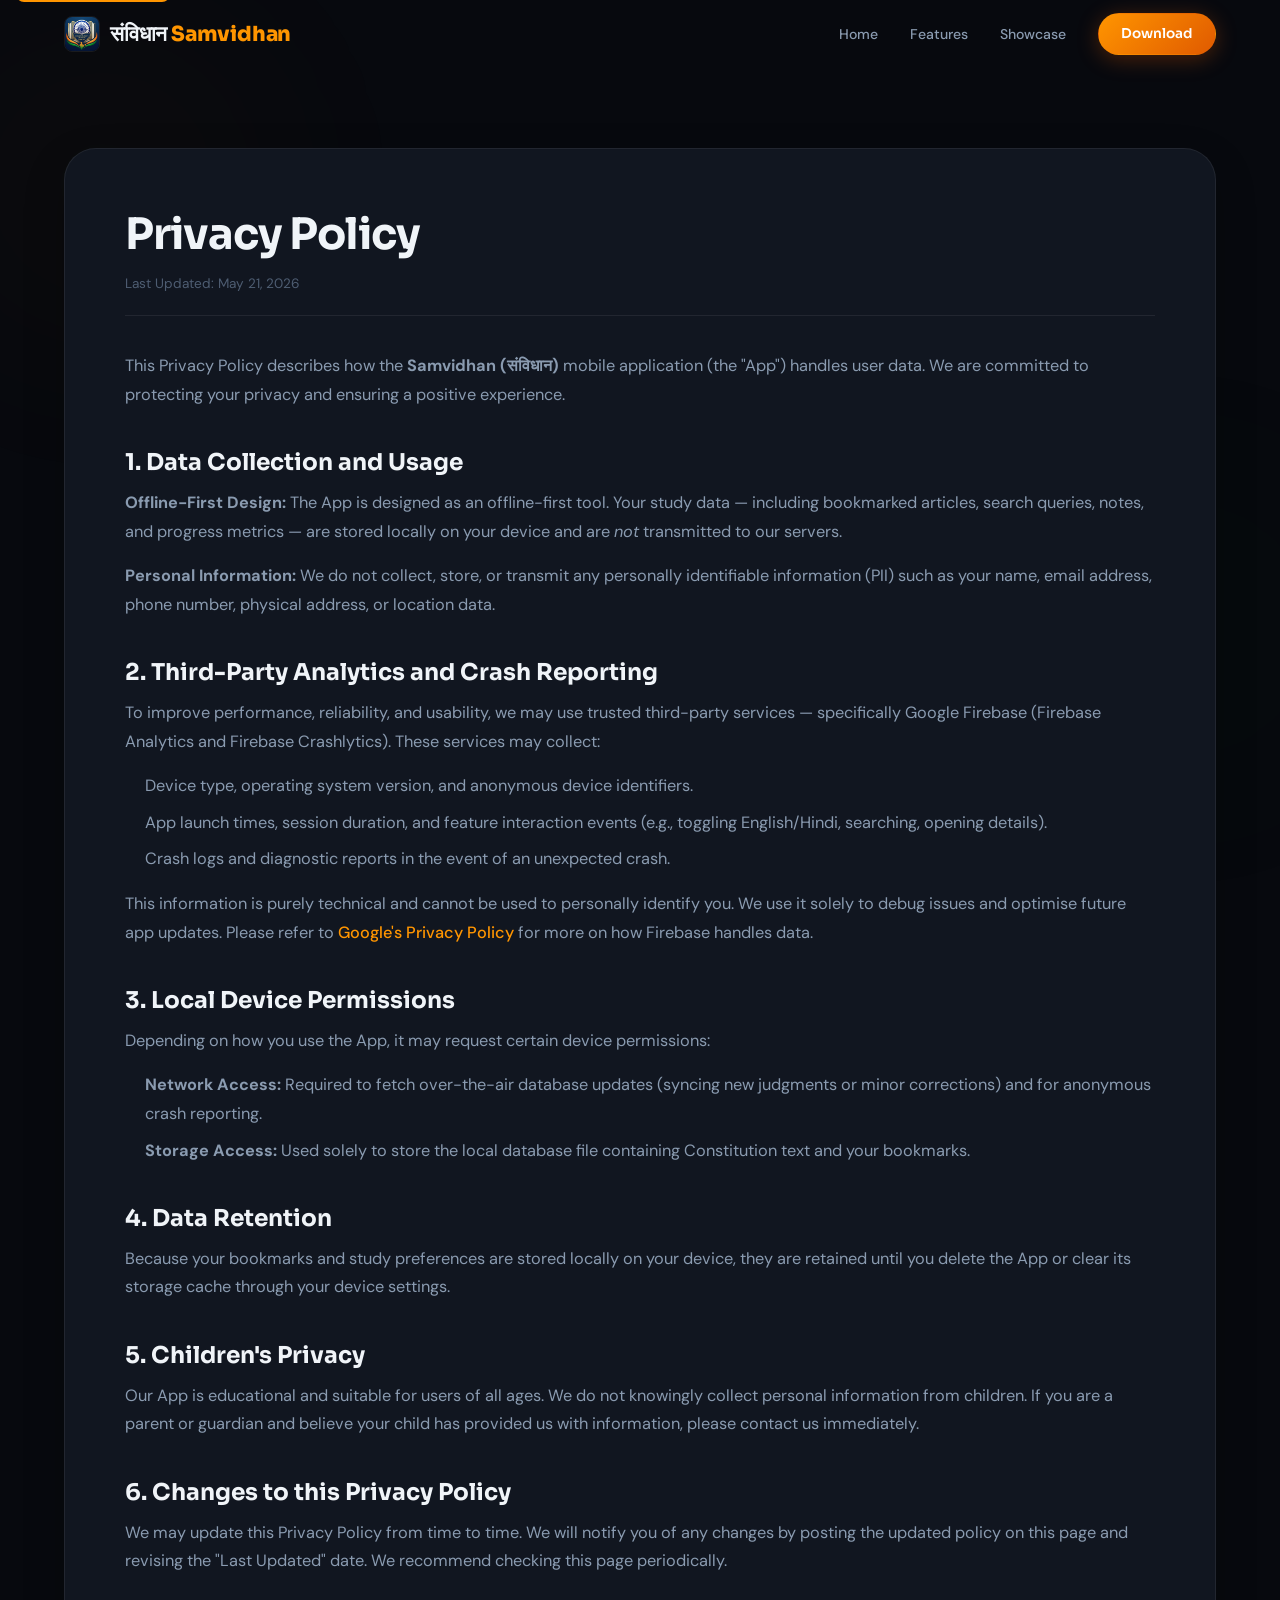
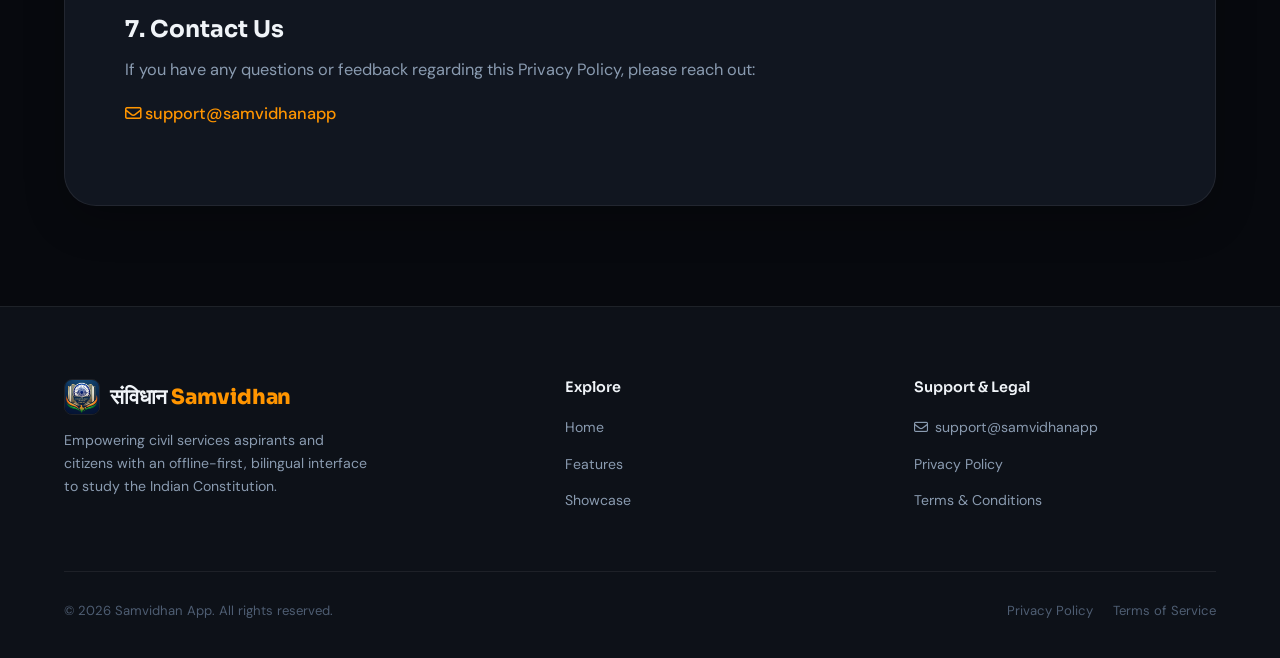
==== commit 16776e87: "Update contact email in privacy.html" ====
--- a/privacy.html
+++ b/privacy.html
@@ -82,8 +82,8 @@
         <h2>7. Contact Us</h2>
         <p>If you have any questions or feedback regarding this Privacy Policy, please reach out:</p>
         <p>
-          <a href="mailto:support@samvidhanapp.in">
-            <i class="fa-regular fa-envelope" aria-hidden="true"></i> support@samvidhanapp.in
+          <a href="mailto:alok6201@zohomail.in">
+            <i class="fa-regular fa-envelope" aria-hidden="true"></i> support@samvidhanapp
           </a>
         </p>
       </div>
@@ -112,7 +112,7 @@
         <div class="footer-links">
           <h4>Support &amp; Legal</h4>
           <ul>
-            <li><a href="mailto:support@samvidhanapp.in"><i class="fa-regular fa-envelope" aria-hidden="true"></i> support@samvidhanapp.in</a></li>
+            <li><a href="mailto:alok6201@zohomail.in"><i class="fa-regular fa-envelope" aria-hidden="true"></i> support@samvidhanapp</a></li>
             <li><a href="privacy.html">Privacy Policy</a></li>
             <li><a href="terms.html">Terms &amp; Conditions</a></li>
           </ul>
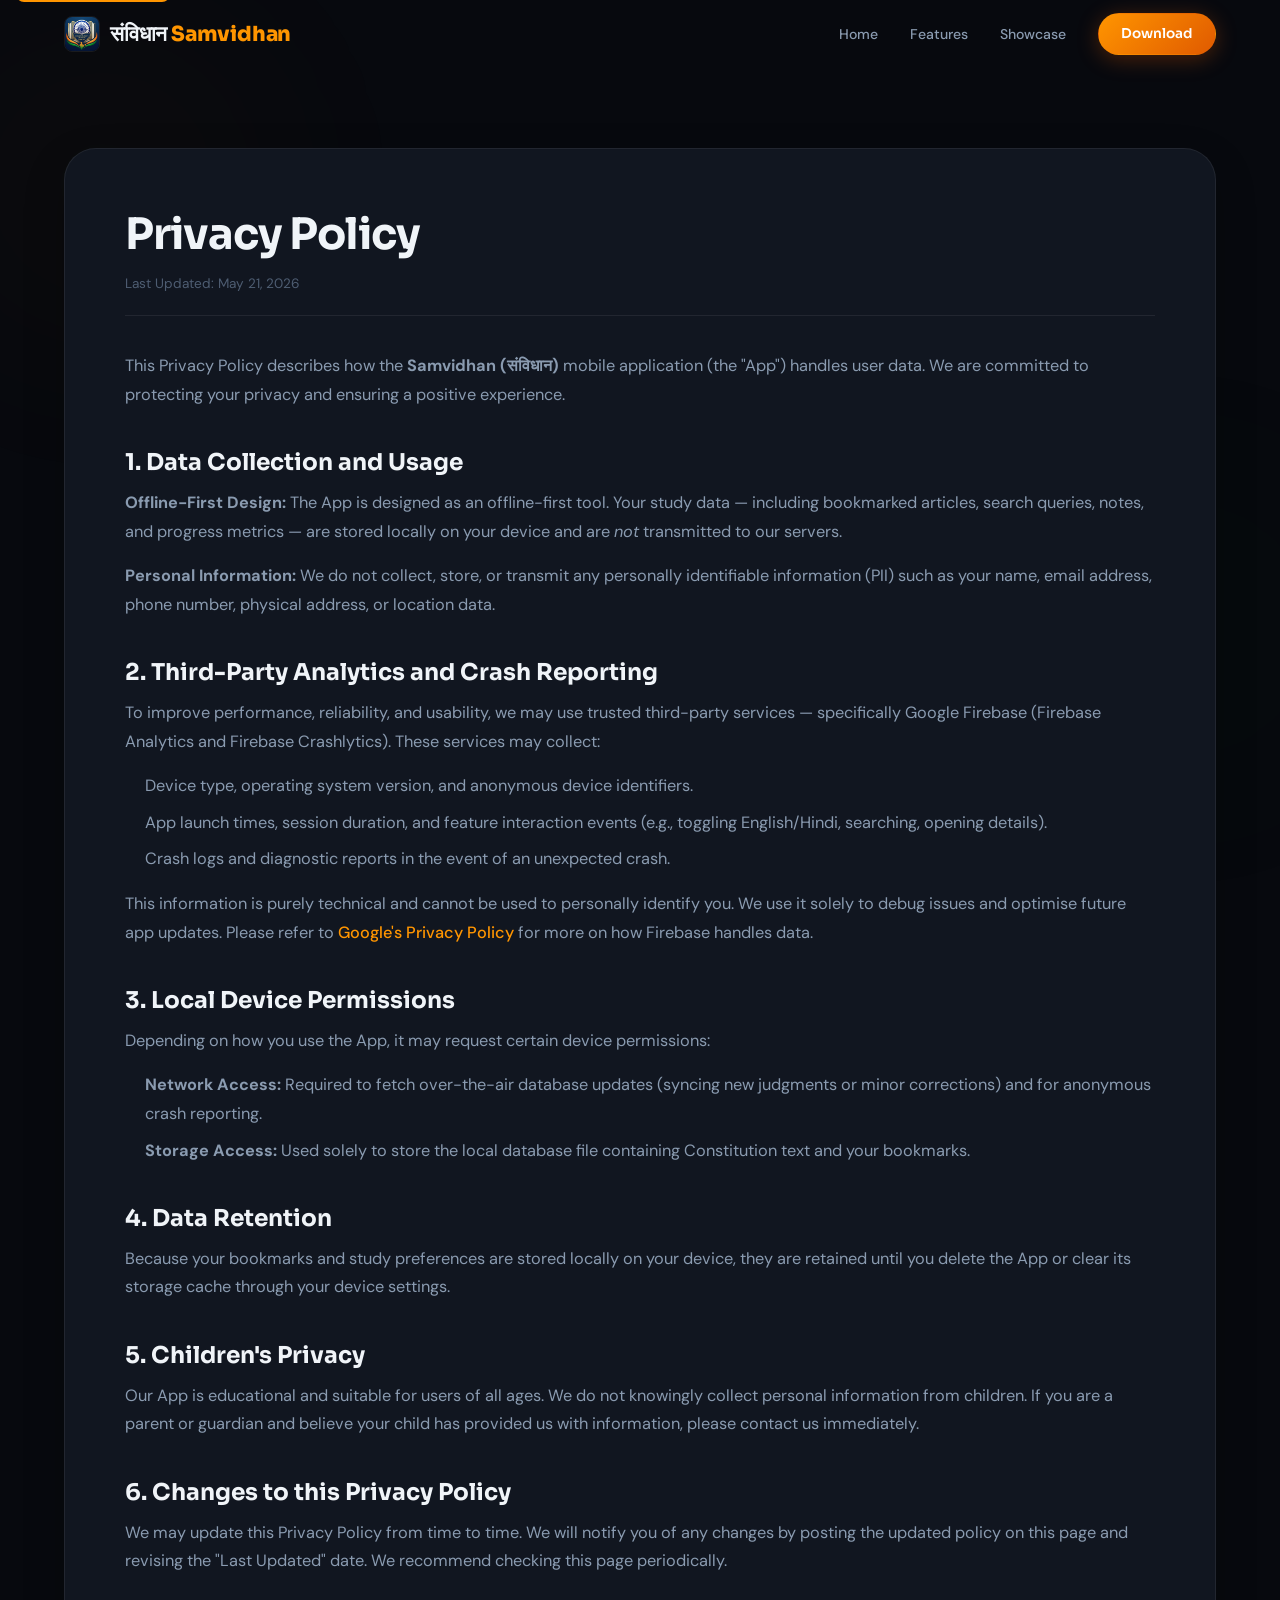
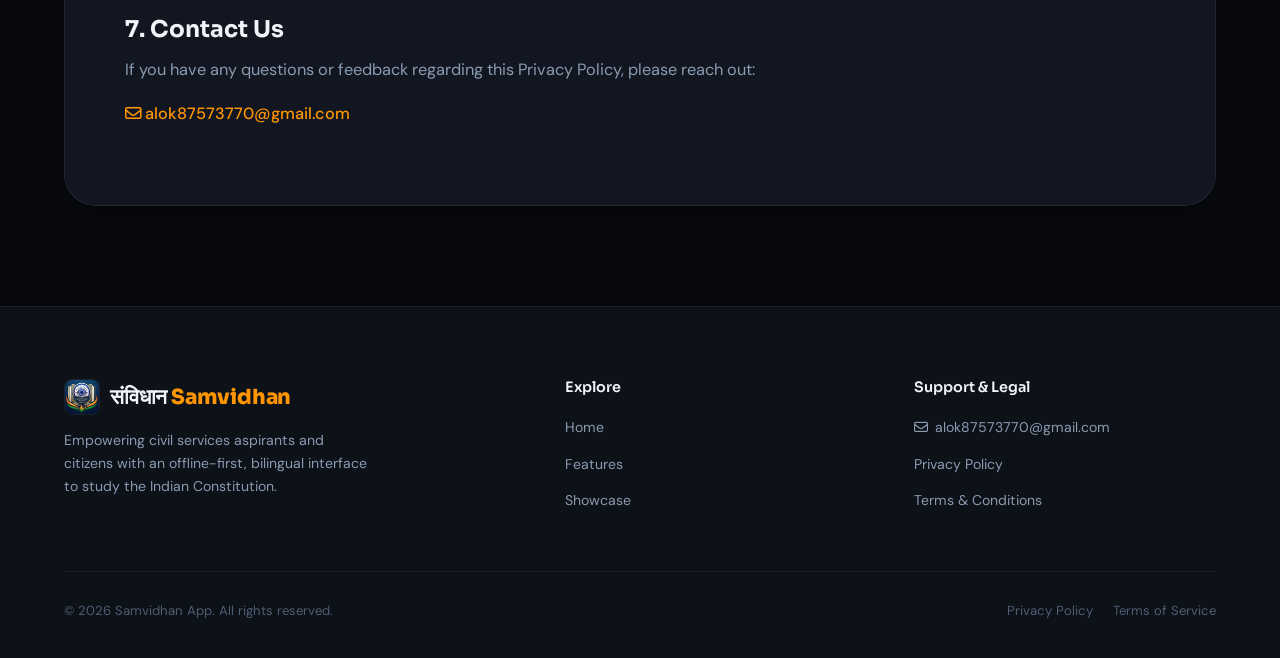
==== commit 2fa8ff5f: "Update contact email in privacy.html" ====
--- a/privacy.html
+++ b/privacy.html
@@ -82,8 +82,8 @@
         <h2>7. Contact Us</h2>
         <p>If you have any questions or feedback regarding this Privacy Policy, please reach out:</p>
         <p>
-          <a href="mailto:alok6201@zohomail.in">
-            <i class="fa-regular fa-envelope" aria-hidden="true"></i> support@samvidhanapp
+          <a href="mailto:alok87573770@gmail.com">
+            <i class="fa-regular fa-envelope" aria-hidden="true"></i> alok87573770@gmail.com
           </a>
         </p>
       </div>
@@ -112,7 +112,7 @@
         <div class="footer-links">
           <h4>Support &amp; Legal</h4>
           <ul>
-            <li><a href="mailto:alok6201@zohomail.in"><i class="fa-regular fa-envelope" aria-hidden="true"></i> support@samvidhanapp</a></li>
+            <li><a href="mailto:alok87573770@gmail.com"><i class="fa-regular fa-envelope" aria-hidden="true"></i> alok87573770@gmail.com</a></li>
             <li><a href="privacy.html">Privacy Policy</a></li>
             <li><a href="terms.html">Terms &amp; Conditions</a></li>
           </ul>
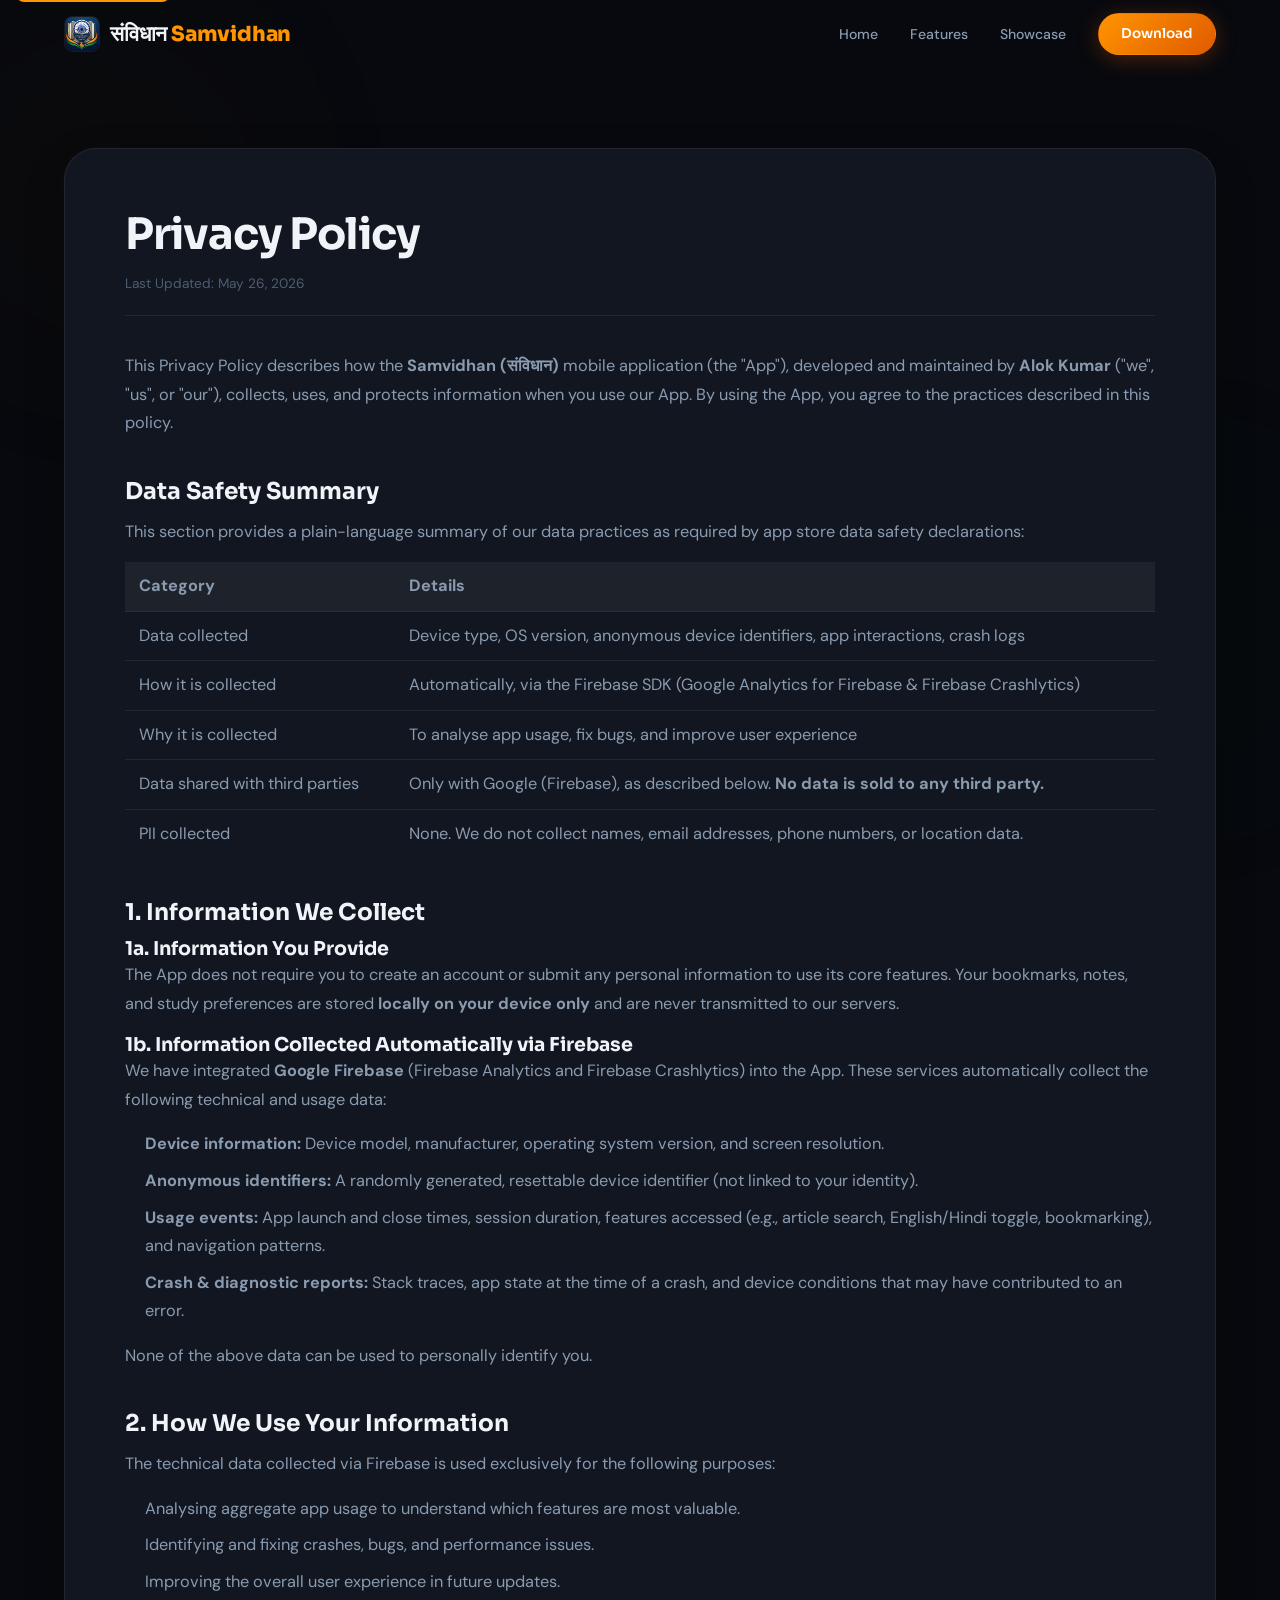
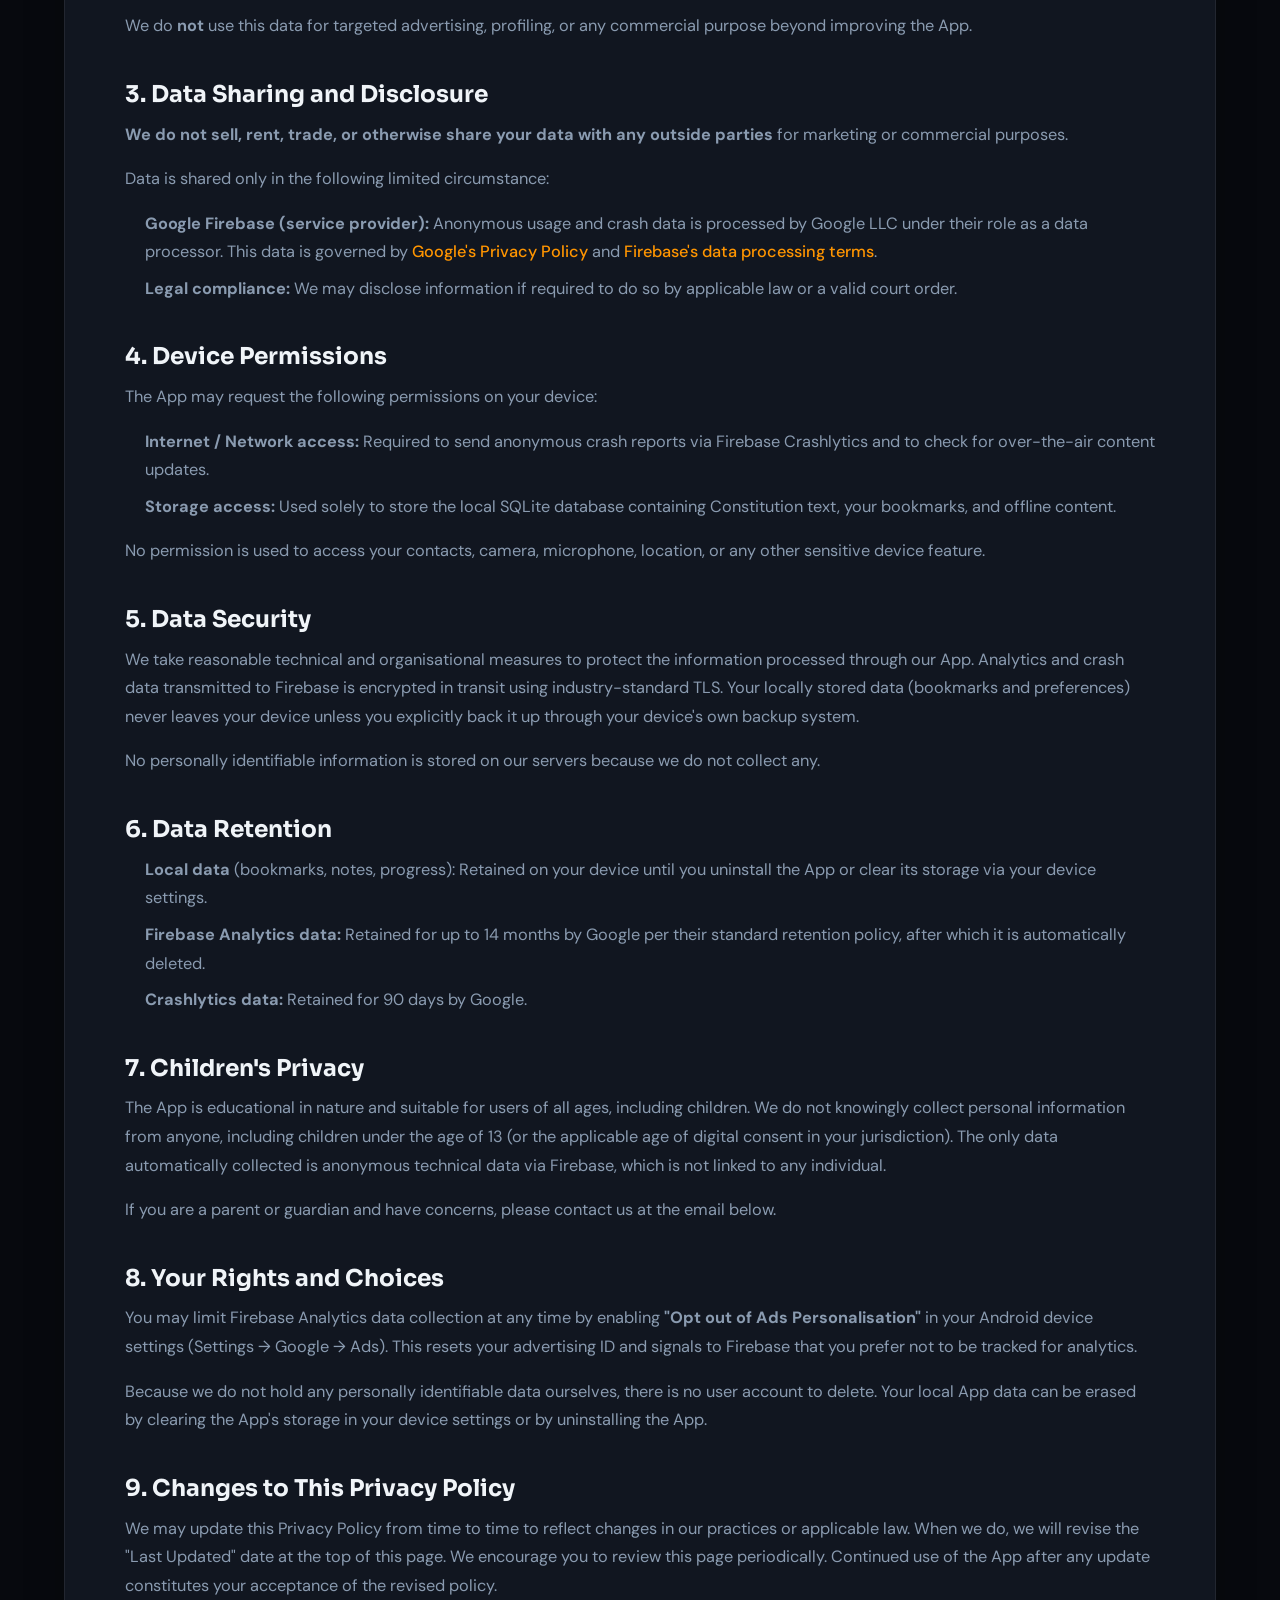
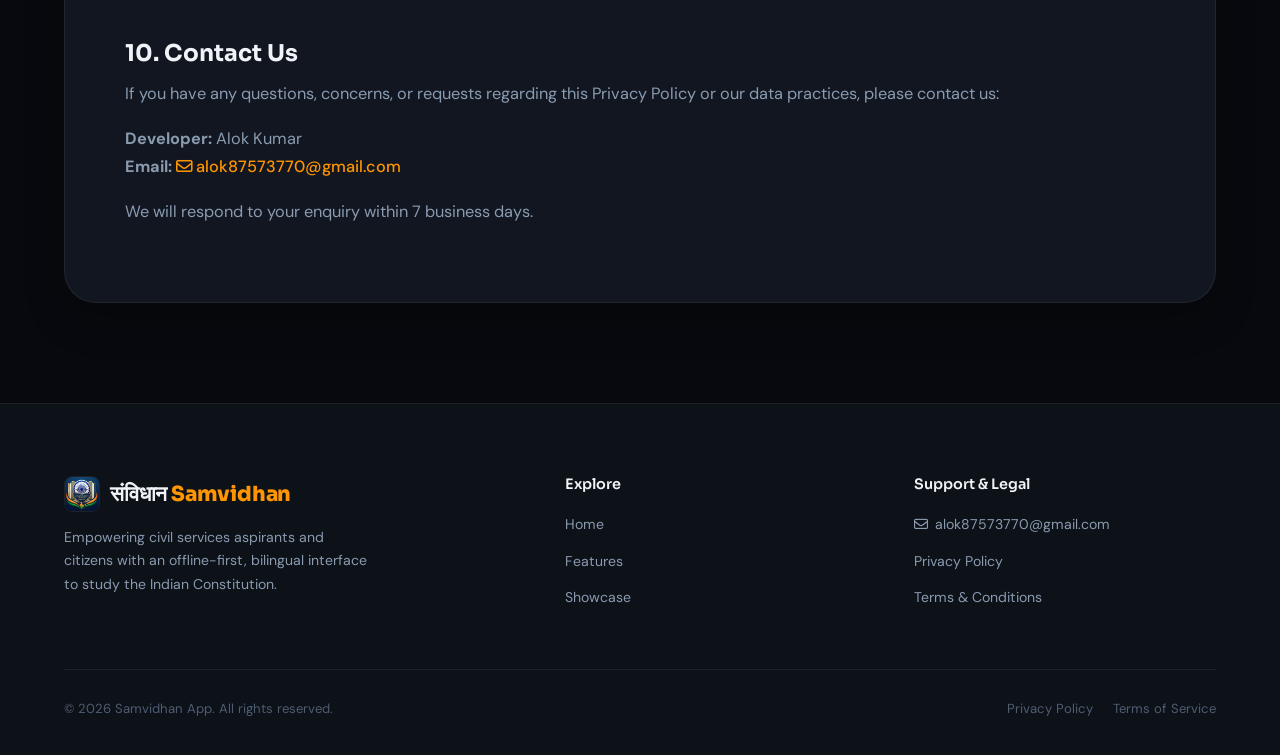
==== commit 5337ed65: "Refactor privacy.html for improved structure and clarity" ====
--- a/privacy.html
+++ b/privacy.html
@@ -1,133 +1,214 @@
 <!DOCTYPE html>
 <html lang="en">
 <head>
-  <meta charset="UTF-8">
-  <meta name="viewport" content="width=device-width, initial-scale=1.0">
-  <title>Privacy Policy — Samvidhan App</title>
-  <meta name="description" content="Privacy Policy for the Samvidhan (संविधान) mobile application.">
-  <meta name="theme-color" content="#07090e">
-  <link rel="icon" type="image/jpg" href="assets/app_logo.jpg">
-  <link rel="stylesheet" href="style.css">
-  <link rel="stylesheet" href="https://cdnjs.cloudflare.com/ajax/libs/font-awesome/6.4.0/css/all.min.css" media="print" onload="this.media='all'">
-  <noscript><link rel="stylesheet" href="https://cdnjs.cloudflare.com/ajax/libs/font-awesome/6.4.0/css/all.min.css"></noscript>
+<meta charset="UTF-8">
+<meta name="viewport" content="width=device-width, initial-scale=1.0">
+<title>Privacy Policy — Samvidhan App</title>
+<meta name="description" content="Privacy Policy for the Samvidhan (संविधान) mobile application.">
+<meta name="theme-color" content="#07090e">
+<link rel="icon" type="image/jpg" href="assets/app_logo.jpg">
+<link rel="stylesheet" href="style.css">
+<link rel="stylesheet" href="https://cdnjs.cloudflare.com/ajax/libs/font-awesome/6.4.0/css/all.min.css" media="print" onload="this.media='all'">
+<noscript><link rel="stylesheet" href="https://cdnjs.cloudflare.com/ajax/libs/font-awesome/6.4.0/css/all.min.css"></noscript>
 </head>
 <body>
-
-  <a href="#main" class="skip-link">Skip to content</a>
-
-  <div class="bg-orbs" aria-hidden="true">
-    <span class="orb-1"></span>
-    <span class="orb-2"></span>
-    <span class="orb-3"></span>
+<a href="#main" class="skip-link">Skip to content</a>
+<div class="bg-orbs" aria-hidden="true">
+  <span class="orb-1"></span>
+  <span class="orb-2"></span>
+  <span class="orb-3"></span>
+</div>
+
+<!-- Header -->
+<header class="header header-scrolled" id="header">
+  <div class="container">
+    <a href="index.html" class="logo" aria-label="Samvidhan home">
+      <img src="assets/app_logo.jpg" alt="" width="36" height="36" loading="eager">
+      <span>संविधान <span class="highlight">Samvidhan</span></span>
+    </a>
+    <nav aria-label="Main navigation">
+      <ul class="nav-menu" id="nav-menu" role="list">
+        <li><a href="index.html#home" class="nav-link">Home</a></li>
+        <li><a href="index.html#features" class="nav-link">Features</a></li>
+        <li><a href="index.html#showcase" class="nav-link">Showcase</a></li>
+        <li><a href="index.html#download" class="btn btn-primary" style="padding:9px 22px;font-size:0.85rem;">Download</a></li>
+      </ul>
+    </nav>
+    <button class="nav-toggle" id="nav-toggle" aria-label="Open navigation menu">
+      <span></span><span></span><span></span>
+    </button>
   </div>
-
-  <!-- Header -->
-  <header class="header header-scrolled" id="header">
-    <div class="container">
-      <a href="index.html" class="logo" aria-label="Samvidhan home">
-        <img src="assets/app_logo.jpg" alt="" width="36" height="36" loading="eager">
-        <span>संविधान <span class="highlight">Samvidhan</span></span>
-      </a>
-      <nav aria-label="Main navigation">
-        <ul class="nav-menu" id="nav-menu" role="list">
-          <li><a href="index.html#home"     class="nav-link">Home</a></li>
-          <li><a href="index.html#features" class="nav-link">Features</a></li>
-          <li><a href="index.html#showcase" class="nav-link">Showcase</a></li>
-          <li><a href="index.html#download" class="btn btn-primary" style="padding:9px 22px;font-size:0.85rem;">Download</a></li>
+</header>
+
+<main id="main" class="container legal-page">
+  <div class="legal-card">
+    <h1>Privacy Policy</h1>
+    <div class="legal-meta">Last Updated: May 26, 2026</div>
+
+    <div class="legal-content">
+
+      <p>This Privacy Policy describes how the <strong>Samvidhan (संविधान)</strong> mobile application (the "App"), developed and maintained by <strong>Alok Kumar</strong> ("we", "us", or "our"), collects, uses, and protects information when you use our App. By using the App, you agree to the practices described in this policy.</p>
+
+      <!-- ── DATA SAFETY SUMMARY (required by app stores) ── -->
+      <h2>Data Safety Summary</h2>
+      <p>This section provides a plain-language summary of our data practices as required by app store data safety declarations:</p>
+
+      <table style="width:100%;border-collapse:collapse;margin:1rem 0;">
+        <thead>
+          <tr style="background:rgba(255,255,255,0.05);">
+            <th style="text-align:left;padding:10px 14px;border-bottom:1px solid rgba(255,255,255,0.1);">Category</th>
+            <th style="text-align:left;padding:10px 14px;border-bottom:1px solid rgba(255,255,255,0.1);">Details</th>
+          </tr>
+        </thead>
+        <tbody>
+          <tr>
+            <td style="padding:10px 14px;border-bottom:1px solid rgba(255,255,255,0.07);">Data collected</td>
+            <td style="padding:10px 14px;border-bottom:1px solid rgba(255,255,255,0.07);">Device type, OS version, anonymous device identifiers, app interactions, crash logs</td>
+          </tr>
+          <tr>
+            <td style="padding:10px 14px;border-bottom:1px solid rgba(255,255,255,0.07);">How it is collected</td>
+            <td style="padding:10px 14px;border-bottom:1px solid rgba(255,255,255,0.07);">Automatically, via the Firebase SDK (Google Analytics for Firebase &amp; Firebase Crashlytics)</td>
+          </tr>
+          <tr>
+            <td style="padding:10px 14px;border-bottom:1px solid rgba(255,255,255,0.07);">Why it is collected</td>
+            <td style="padding:10px 14px;border-bottom:1px solid rgba(255,255,255,0.07);">To analyse app usage, fix bugs, and improve user experience</td>
+          </tr>
+          <tr>
+            <td style="padding:10px 14px;border-bottom:1px solid rgba(255,255,255,0.07);">Data shared with third parties</td>
+            <td style="padding:10px 14px;border-bottom:1px solid rgba(255,255,255,0.07);">Only with Google (Firebase), as described below. <strong>No data is sold to any third party.</strong></td>
+          </tr>
+          <tr>
+            <td style="padding:10px 14px;">PII collected</td>
+            <td style="padding:10px 14px;">None. We do not collect names, email addresses, phone numbers, or location data.</td>
+          </tr>
+        </tbody>
+      </table>
+
+      <!-- ── SECTION 1 ── -->
+      <h2>1. Information We Collect</h2>
+
+      <h3>1a. Information You Provide</h3>
+      <p>The App does not require you to create an account or submit any personal information to use its core features. Your bookmarks, notes, and study preferences are stored <strong>locally on your device only</strong> and are never transmitted to our servers.</p>
+
+      <h3>1b. Information Collected Automatically via Firebase</h3>
+      <p>We have integrated <strong>Google Firebase</strong> (Firebase Analytics and Firebase Crashlytics) into the App. These services automatically collect the following technical and usage data:</p>
+      <ul>
+        <li><strong>Device information:</strong> Device model, manufacturer, operating system version, and screen resolution.</li>
+        <li><strong>Anonymous identifiers:</strong> A randomly generated, resettable device identifier (not linked to your identity).</li>
+        <li><strong>Usage events:</strong> App launch and close times, session duration, features accessed (e.g., article search, English/Hindi toggle, bookmarking), and navigation patterns.</li>
+        <li><strong>Crash &amp; diagnostic reports:</strong> Stack traces, app state at the time of a crash, and device conditions that may have contributed to an error.</li>
+      </ul>
+      <p>None of the above data can be used to personally identify you.</p>
+
+      <!-- ── SECTION 2 ── -->
+      <h2>2. How We Use Your Information</h2>
+      <p>The technical data collected via Firebase is used exclusively for the following purposes:</p>
+      <ul>
+        <li>Analysing aggregate app usage to understand which features are most valuable.</li>
+        <li>Identifying and fixing crashes, bugs, and performance issues.</li>
+        <li>Improving the overall user experience in future updates.</li>
+      </ul>
+      <p>We do <strong>not</strong> use this data for targeted advertising, profiling, or any commercial purpose beyond improving the App.</p>
+
+      <!-- ── SECTION 3 ── -->
+      <h2>3. Data Sharing and Disclosure</h2>
+      <p><strong>We do not sell, rent, trade, or otherwise share your data with any outside parties</strong> for marketing or commercial purposes.</p>
+      <p>Data is shared only in the following limited circumstance:</p>
+      <ul>
+        <li><strong>Google Firebase (service provider):</strong> Anonymous usage and crash data is processed by Google LLC under their role as a data processor. This data is governed by <a href="https://policies.google.com/privacy" target="_blank" rel="noopener noreferrer">Google's Privacy Policy</a> and <a href="https://firebase.google.com/support/privacy" target="_blank" rel="noopener noreferrer">Firebase's data processing terms</a>.</li>
+        <li><strong>Legal compliance:</strong> We may disclose information if required to do so by applicable law or a valid court order.</li>
+      </ul>
+
+      <!-- ── SECTION 4 ── -->
+      <h2>4. Device Permissions</h2>
+      <p>The App may request the following permissions on your device:</p>
+      <ul>
+        <li><strong>Internet / Network access:</strong> Required to send anonymous crash reports via Firebase Crashlytics and to check for over-the-air content updates.</li>
+        <li><strong>Storage access:</strong> Used solely to store the local SQLite database containing Constitution text, your bookmarks, and offline content.</li>
+      </ul>
+      <p>No permission is used to access your contacts, camera, microphone, location, or any other sensitive device feature.</p>
+
+      <!-- ── SECTION 5 ── -->
+      <h2>5. Data Security</h2>
+      <p>We take reasonable technical and organisational measures to protect the information processed through our App. Analytics and crash data transmitted to Firebase is encrypted in transit using industry-standard TLS. Your locally stored data (bookmarks and preferences) never leaves your device unless you explicitly back it up through your device's own backup system.</p>
+      <p>No personally identifiable information is stored on our servers because we do not collect any.</p>
+
+      <!-- ── SECTION 6 ── -->
+      <h2>6. Data Retention</h2>
+      <ul>
+        <li><strong>Local data</strong> (bookmarks, notes, progress): Retained on your device until you uninstall the App or clear its storage via your device settings.</li>
+        <li><strong>Firebase Analytics data:</strong> Retained for up to 14 months by Google per their standard retention policy, after which it is automatically deleted.</li>
+        <li><strong>Crashlytics data:</strong> Retained for 90 days by Google.</li>
+      </ul>
+
+      <!-- ── SECTION 7 ── -->
+      <h2>7. Children's Privacy</h2>
+      <p>The App is educational in nature and suitable for users of all ages, including children. We do not knowingly collect personal information from anyone, including children under the age of 13 (or the applicable age of digital consent in your jurisdiction). The only data automatically collected is anonymous technical data via Firebase, which is not linked to any individual.</p>
+      <p>If you are a parent or guardian and have concerns, please contact us at the email below.</p>
+
+      <!-- ── SECTION 8 ── -->
+      <h2>8. Your Rights and Choices</h2>
+      <p>You may limit Firebase Analytics data collection at any time by enabling <strong>"Opt out of Ads Personalisation"</strong> in your Android device settings (Settings → Google → Ads). This resets your advertising ID and signals to Firebase that you prefer not to be tracked for analytics.</p>
+      <p>Because we do not hold any personally identifiable data ourselves, there is no user account to delete. Your local App data can be erased by clearing the App's storage in your device settings or by uninstalling the App.</p>
+
+      <!-- ── SECTION 9 ── -->
+      <h2>9. Changes to This Privacy Policy</h2>
+      <p>We may update this Privacy Policy from time to time to reflect changes in our practices or applicable law. When we do, we will revise the "Last Updated" date at the top of this page. We encourage you to review this page periodically. Continued use of the App after any update constitutes your acceptance of the revised policy.</p>
+
+      <!-- ── SECTION 10 ── -->
+      <h2>10. Contact Us</h2>
+      <p>If you have any questions, concerns, or requests regarding this Privacy Policy or our data practices, please contact us:</p>
+      <p>
+        <strong>Developer:</strong> Alok Kumar<br>
+        <strong>Email:</strong>
+        <a href="mailto:alok87573770@gmail.com">
+          <i class="fa-regular fa-envelope" aria-hidden="true"></i> alok87573770@gmail.com
+        </a>
+      </p>
+      <p>We will respond to your enquiry within 7 business days.</p>
+
+    </div>
+  </div>
+</main>
+
+<!-- Footer -->
+<footer class="footer">
+  <div class="container">
+    <div class="footer-grid">
+      <div class="footer-brand">
+        <a href="index.html" class="logo" aria-label="Samvidhan home">
+          <img src="assets/app_logo.jpg" alt="" width="36" height="36" loading="lazy">
+          <span>संविधान <span class="highlight">Samvidhan</span></span>
+        </a>
+        <p>Empowering civil services aspirants and citizens with an offline-first, bilingual interface to study the Indian Constitution.</p>
+      </div>
+      <div class="footer-links">
+        <h4>Explore</h4>
+        <ul>
+          <li><a href="index.html#home">Home</a></li>
+          <li><a href="index.html#features">Features</a></li>
+          <li><a href="index.html#showcase">Showcase</a></li>
         </ul>
-      </nav>
-      <button class="nav-toggle" id="nav-toggle" aria-label="Open navigation menu">
-        <span></span><span></span><span></span>
-      </button>
+      </div>
+      <div class="footer-links">
+        <h4>Support &amp; Legal</h4>
+        <ul>
+          <li><a href="mailto:alok87573770@gmail.com"><i class="fa-regular fa-envelope" aria-hidden="true"></i> alok87573770@gmail.com</a></li>
+          <li><a href="privacy.html">Privacy Policy</a></li>
+          <li><a href="terms.html">Terms &amp; Conditions</a></li>
+        </ul>
+      </div>
     </div>
-  </header>
-
-  <main id="main" class="container legal-page">
-    <div class="legal-card">
-      <h1>Privacy Policy</h1>
-      <div class="legal-meta">Last Updated: May 21, 2026</div>
-
-      <div class="legal-content">
-        <p>This Privacy Policy describes how the <strong>Samvidhan (संविधान)</strong> mobile application (the "App") handles user data. We are committed to protecting your privacy and ensuring a positive experience.</p>
-
-        <h2>1. Data Collection and Usage</h2>
-        <p><strong>Offline-First Design:</strong> The App is designed as an offline-first tool. Your study data — including bookmarked articles, search queries, notes, and progress metrics — are stored locally on your device and are <em>not</em> transmitted to our servers.</p>
-        <p><strong>Personal Information:</strong> We do not collect, store, or transmit any personally identifiable information (PII) such as your name, email address, phone number, physical address, or location data.</p>
-
-        <h2>2. Third-Party Analytics and Crash Reporting</h2>
-        <p>To improve performance, reliability, and usability, we may use trusted third-party services — specifically Google Firebase (Firebase Analytics and Firebase Crashlytics). These services may collect:</p>
-        <ul>
-          <li>Device type, operating system version, and anonymous device identifiers.</li>
-          <li>App launch times, session duration, and feature interaction events (e.g., toggling English/Hindi, searching, opening details).</li>
-          <li>Crash logs and diagnostic reports in the event of an unexpected crash.</li>
-        </ul>
-        <p>This information is purely technical and cannot be used to personally identify you. We use it solely to debug issues and optimise future app updates. Please refer to <a href="https://policies.google.com/privacy" target="_blank" rel="noopener">Google's Privacy Policy</a> for more on how Firebase handles data.</p>
-
-        <h2>3. Local Device Permissions</h2>
-        <p>Depending on how you use the App, it may request certain device permissions:</p>
-        <ul>
-          <li><strong>Network Access:</strong> Required to fetch over-the-air database updates (syncing new judgments or minor corrections) and for anonymous crash reporting.</li>
-          <li><strong>Storage Access:</strong> Used solely to store the local database file containing Constitution text and your bookmarks.</li>
-        </ul>
-
-        <h2>4. Data Retention</h2>
-        <p>Because your bookmarks and study preferences are stored locally on your device, they are retained until you delete the App or clear its storage cache through your device settings.</p>
-
-        <h2>5. Children's Privacy</h2>
-        <p>Our App is educational and suitable for users of all ages. We do not knowingly collect personal information from children. If you are a parent or guardian and believe your child has provided us with information, please contact us immediately.</p>
-
-        <h2>6. Changes to this Privacy Policy</h2>
-        <p>We may update this Privacy Policy from time to time. We will notify you of any changes by posting the updated policy on this page and revising the "Last Updated" date. We recommend checking this page periodically.</p>
-
-        <h2>7. Contact Us</h2>
-        <p>If you have any questions or feedback regarding this Privacy Policy, please reach out:</p>
-        <p>
-          <a href="mailto:alok87573770@gmail.com">
-            <i class="fa-regular fa-envelope" aria-hidden="true"></i> alok87573770@gmail.com
-          </a>
-        </p>
+    <div class="footer-bottom">
+      <p>&copy; 2026 Samvidhan App. All rights reserved.</p>
+      <div class="footer-bottom-links">
+        <a href="privacy.html">Privacy Policy</a>
+        <a href="terms.html">Terms of Service</a>
       </div>
     </div>
-  </main>
-
-  <!-- Footer -->
-  <footer class="footer">
-    <div class="container">
-      <div class="footer-grid">
-        <div class="footer-brand">
-          <a href="index.html" class="logo" aria-label="Samvidhan home">
-            <img src="assets/app_logo.jpg" alt="" width="36" height="36" loading="lazy">
-            <span>संविधान <span class="highlight">Samvidhan</span></span>
-          </a>
-          <p>Empowering civil services aspirants and citizens with an offline-first, bilingual interface to study the Indian Constitution.</p>
-        </div>
-        <div class="footer-links">
-          <h4>Explore</h4>
-          <ul>
-            <li><a href="index.html#home">Home</a></li>
-            <li><a href="index.html#features">Features</a></li>
-            <li><a href="index.html#showcase">Showcase</a></li>
-          </ul>
-        </div>
-        <div class="footer-links">
-          <h4>Support &amp; Legal</h4>
-          <ul>
-            <li><a href="mailto:alok87573770@gmail.com"><i class="fa-regular fa-envelope" aria-hidden="true"></i> alok87573770@gmail.com</a></li>
-            <li><a href="privacy.html">Privacy Policy</a></li>
-            <li><a href="terms.html">Terms &amp; Conditions</a></li>
-          </ul>
-        </div>
-      </div>
-      <div class="footer-bottom">
-        <p>&copy; 2026 Samvidhan App. All rights reserved.</p>
-        <div class="footer-bottom-links">
-          <a href="privacy.html">Privacy Policy</a>
-          <a href="terms.html">Terms of Service</a>
-        </div>
-      </div>
-    </div>
-  </footer>
-
-  <script src="js/main.js" defer></script>
+  </div>
+</footer>
+
+<script src="js/main.js" defer></script>
 </body>
 </html>
